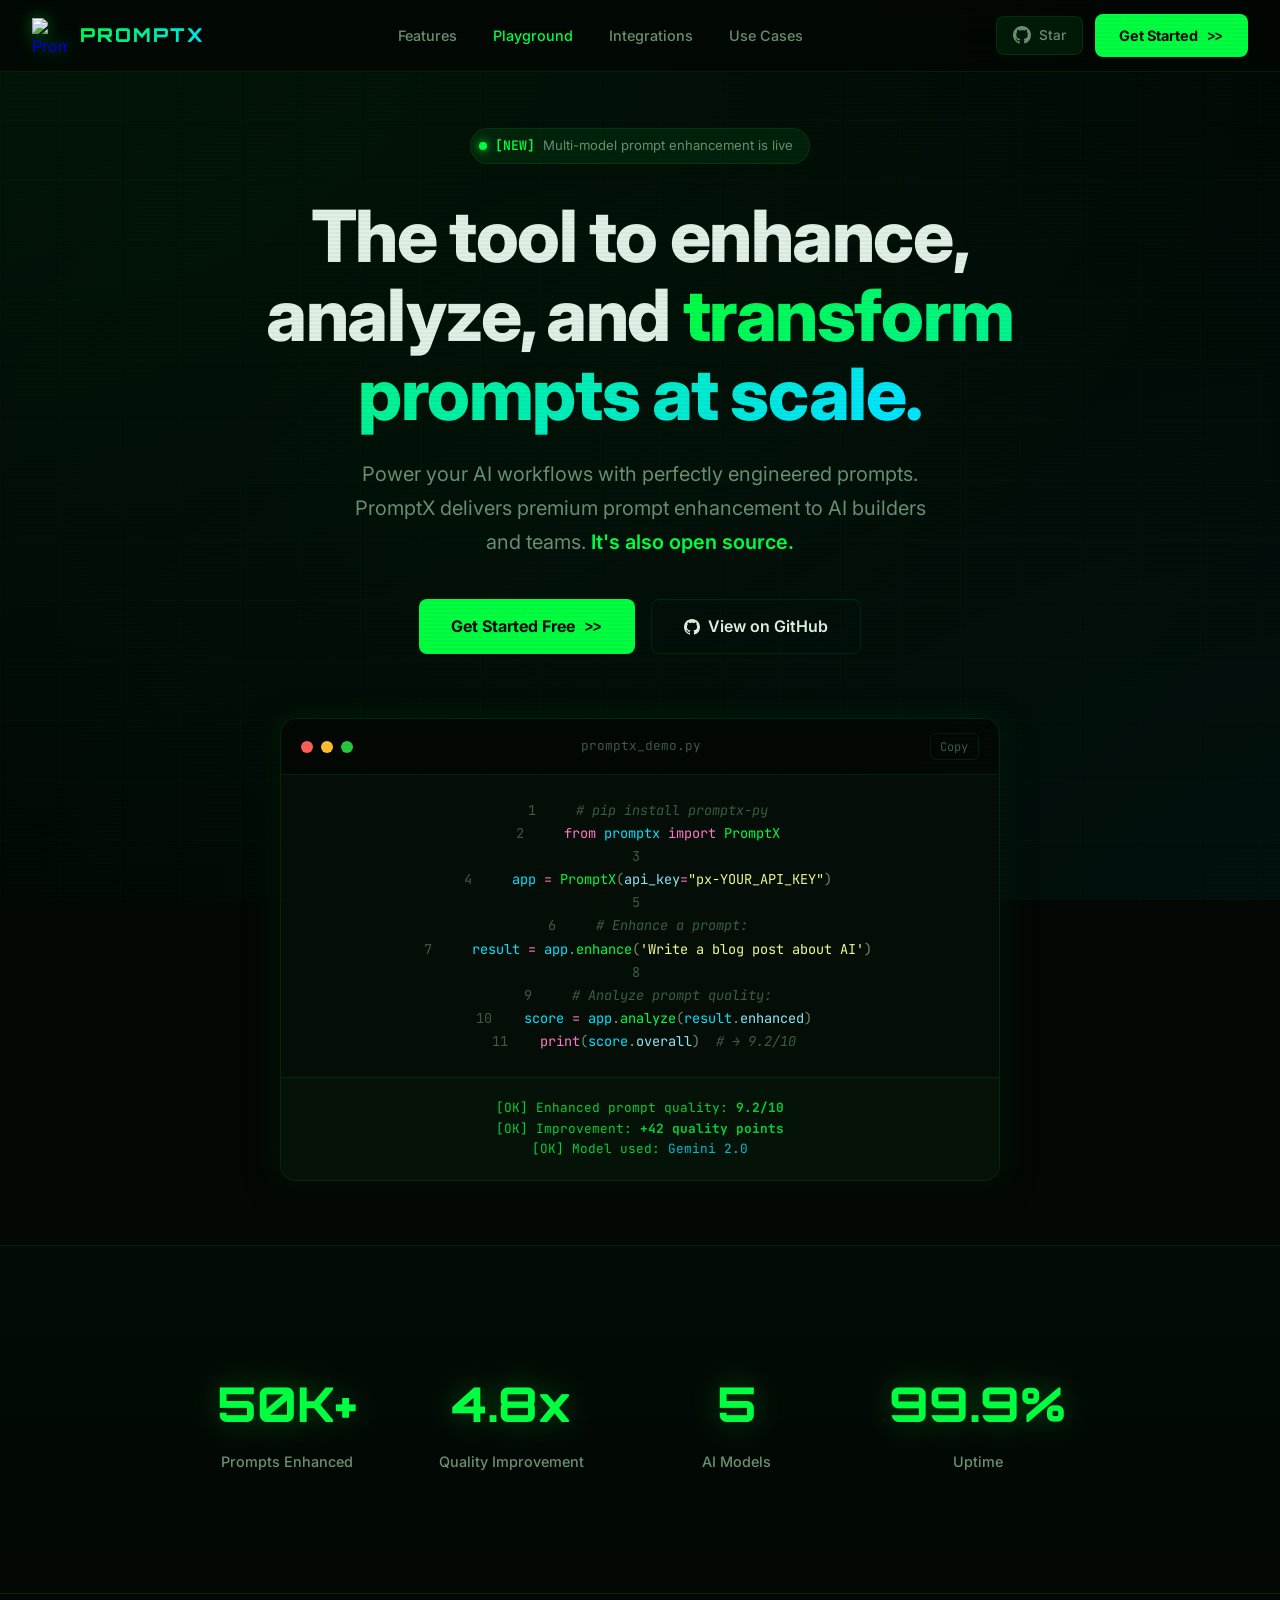
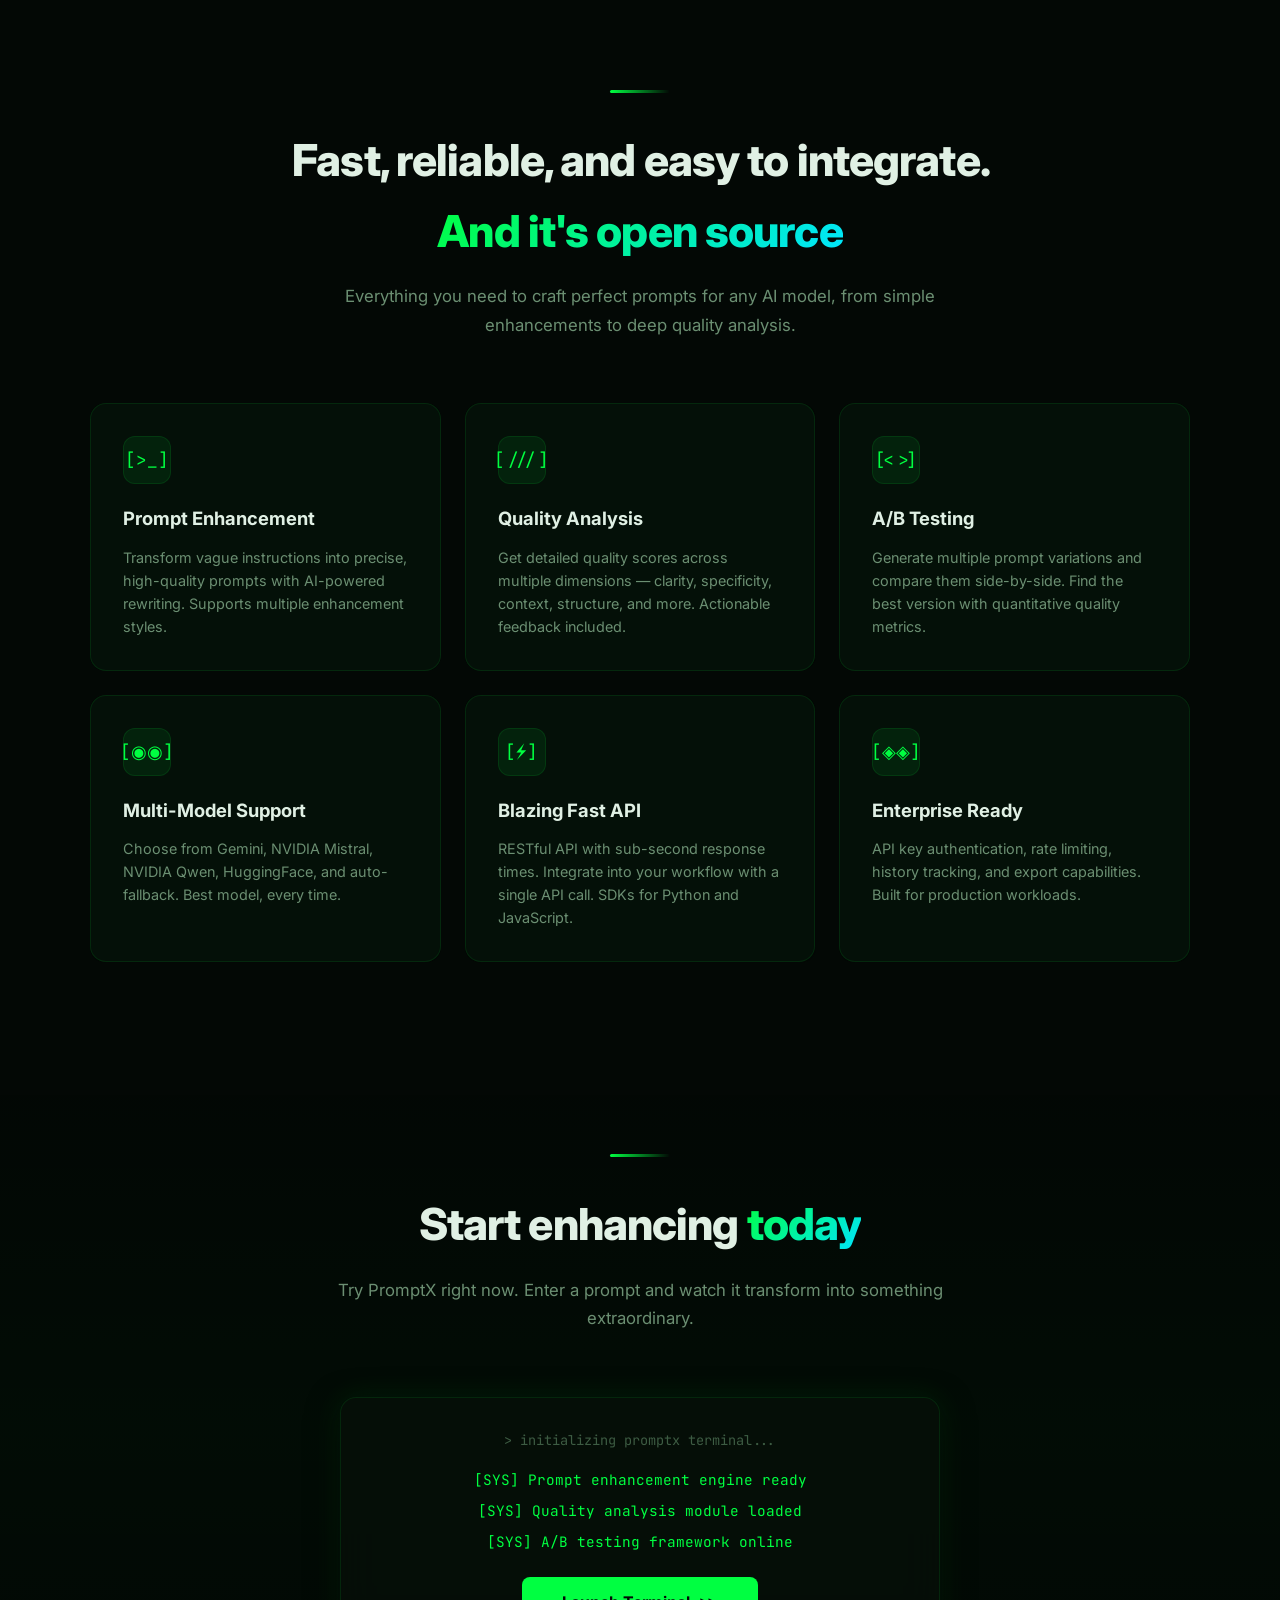
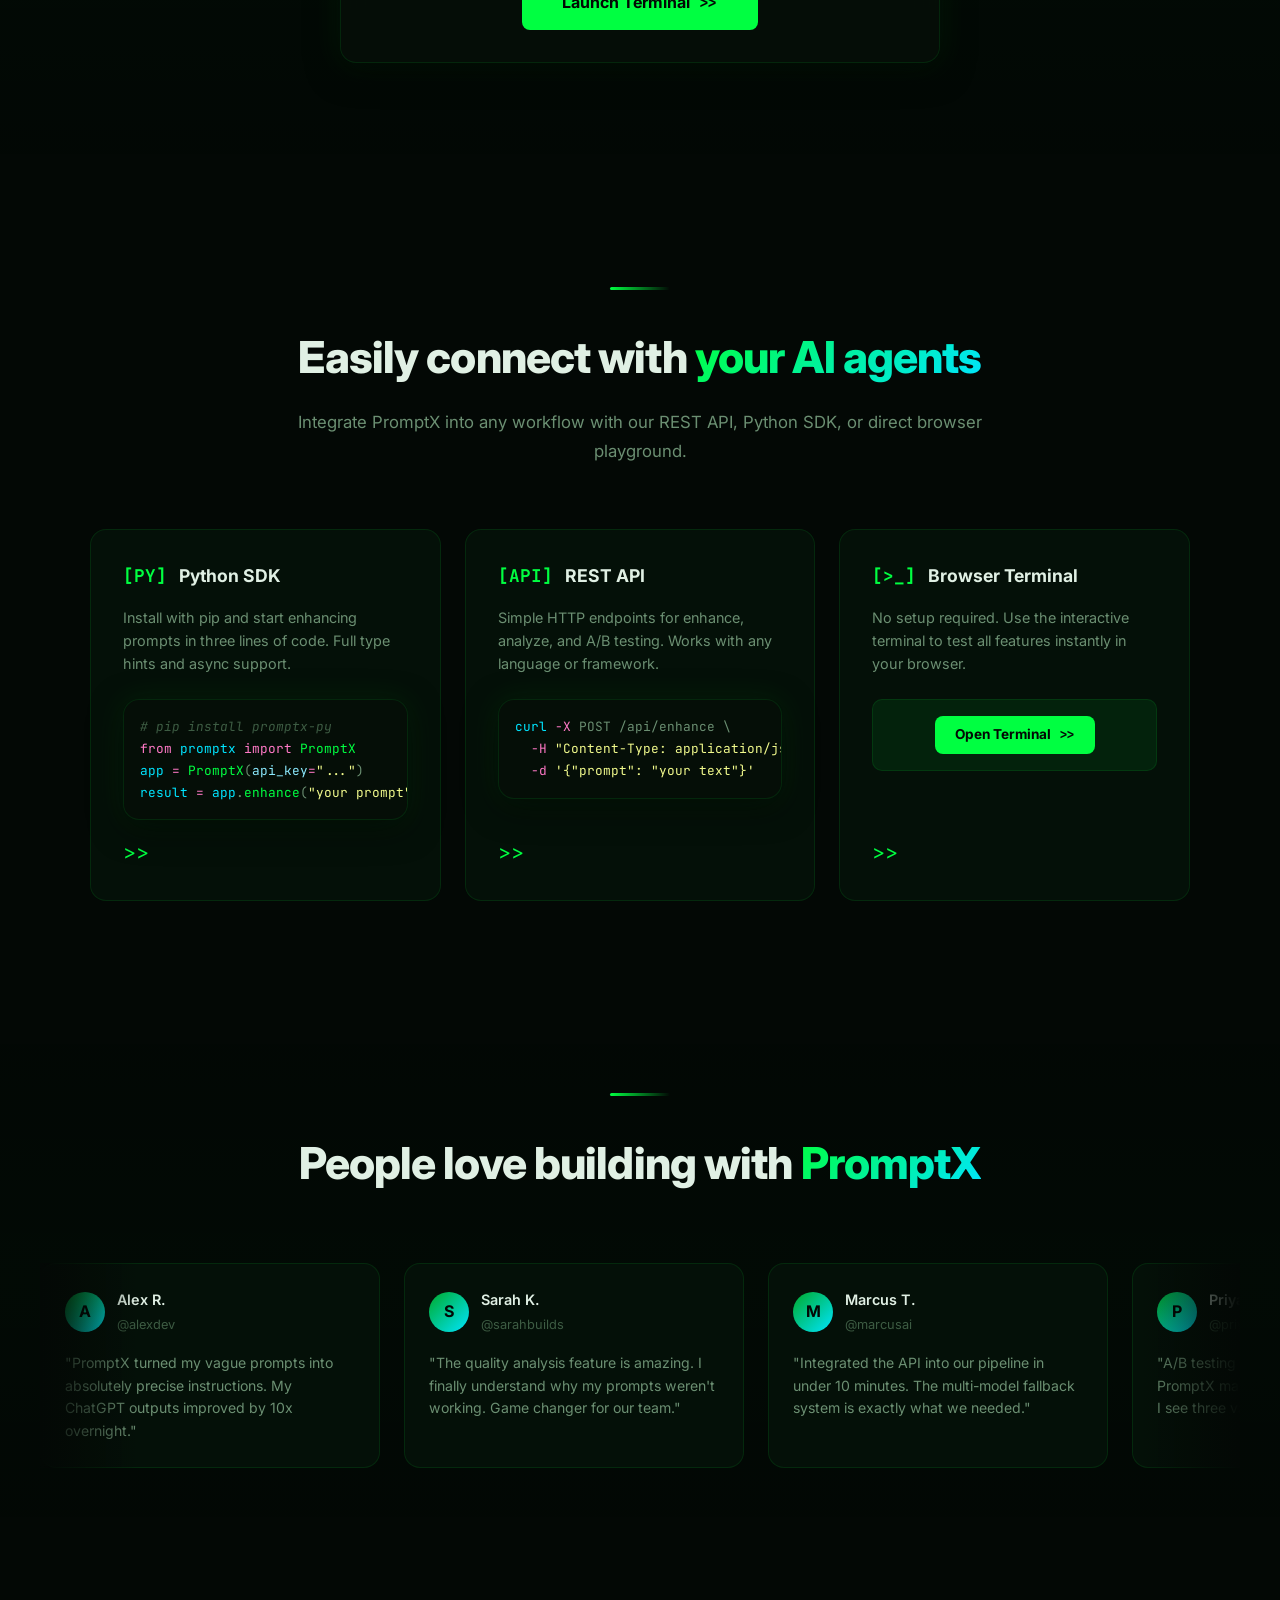
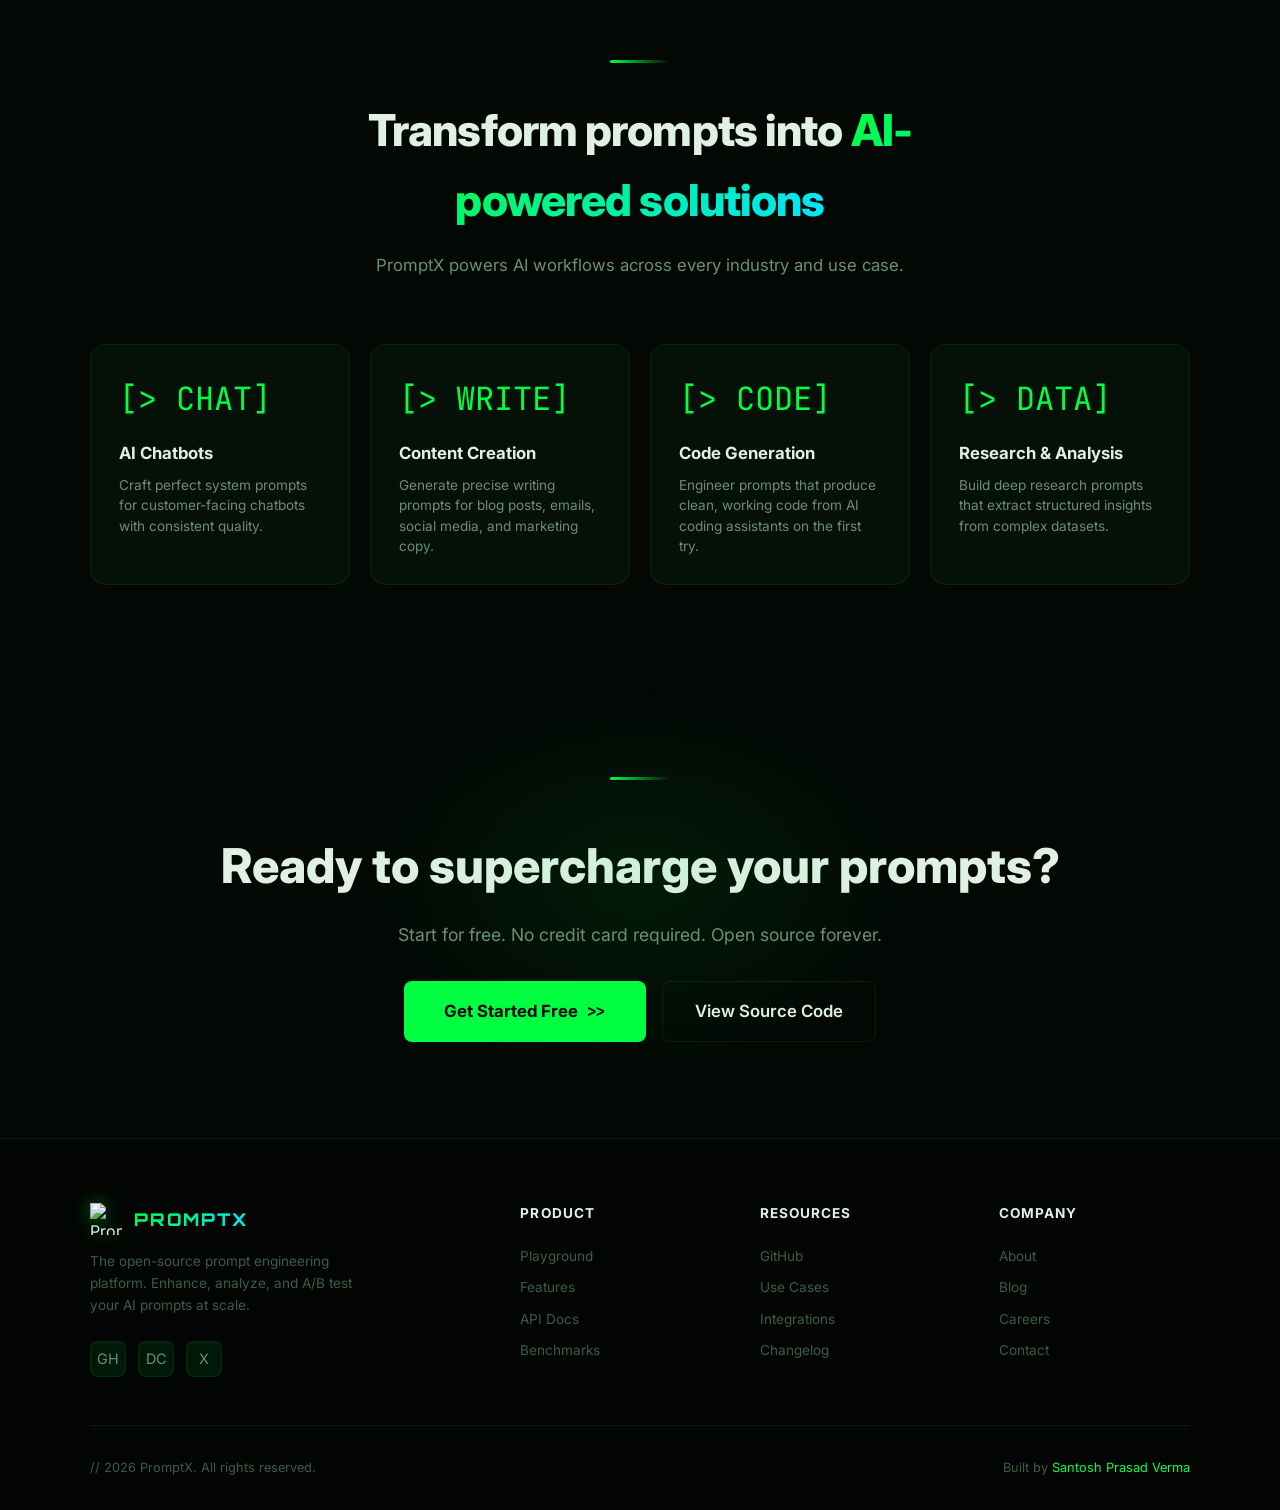
==== frontend/pages/index.html @ 49dd09cf "Reorganize frontend structure - move HTML to pages/, CSS to styles/, JS to scripts/" ====
<!DOCTYPE html>
<html lang="en">
<head>
  <meta charset="UTF-8">
  <meta name="viewport" content="width=device-width, initial-scale=1.0">
  <title>PromptX — Transform, Enhance & Analyze Prompts with AI</title>
  <meta name="description" content="The API to transform, enhance, and analyze your AI prompts at scale. Power your AI workflows with perfectly crafted prompts. PromptX delivers premium prompt engineering to AI builders.">
  <meta name="theme-color" content="#00ff41">
  <link rel="icon" type="image/svg+xml" href="../Public/star.svg">
  <link rel="icon" type="image/png" sizes="32x32" href="../favicon_io/favicon-32x32.png">
  <link rel="icon" type="image/png" sizes="16x16" href="../favicon_io/favicon-16x16.png">
  <link rel="apple-touch-icon" sizes="180x180" href="../favicon_io/apple-touch-icon.png">
  <link rel="manifest" href="../favicon_io/site.webmanifest">
  <link rel="stylesheet" href="../styles/index.css">
</head>
<body>

  <!-- Background Effects -->
  <div class="cyber-bg"></div>
  <div class="scanlines"></div>
  <div class="particles">
    <div class="particle"></div>
    <div class="particle"></div>
    <div class="particle"></div>
    <div class="particle"></div>
    <div class="particle"></div>
    <div class="particle"></div>
    <div class="particle"></div>
    <div class="particle"></div>
  </div>

  <!-- Navigation -->
  <nav class="navbar" id="navbar">
    <a href="#" class="nav-brand">
      <img src="Public/bot-img.png" alt="PromptX">
      <span class="nav-brand-text">PROMPTX</span>
    </a>
    
    <ul class="nav-links" id="nav-links">
      <li><a href="#features">Features</a></li>
      <li><a href="chat.html" class="active">Playground</a></li>
      <li><a href="#integrations">Integrations</a></li>
      <li><a href="#use-cases">Use Cases</a></li>
    </ul>
    
    <div class="nav-actions">
      <a href="https://github.com/Santosh-Prasad-Verma/PromptX" target="_blank" class="nav-github">
        <svg viewBox="0 0 16 16"><path d="M8 0C3.58 0 0 3.58 0 8c0 3.54 2.29 6.53 5.47 7.59.4.07.55-.17.55-.38 0-.19-.01-.82-.01-1.49-2.01.37-2.53-.49-2.69-.94-.09-.23-.48-.94-.82-1.13-.28-.15-.68-.52-.01-.53.63-.01 1.08.58 1.23.82.72 1.21 1.87.87 2.33.66.07-.52.28-.87.51-1.07-1.78-.2-3.64-.89-3.64-3.95 0-.87.31-1.59.82-2.15-.08-.2-.36-1.02.08-2.12 0 0 .67-.21 2.2.82.64-.18 1.32-.27 2-.27.68 0 1.36.09 2 .27 1.53-1.04 2.2-.82 2.2-.82.44 1.1.16 1.92.08 2.12.51.56.82 1.27.82 2.15 0 3.07-1.87 3.75-3.65 3.95.29.25.54.73.54 1.48 0 1.07-.01 1.93-.01 2.2 0 .21.15.46.55.38A8.013 8.013 0 0016 8c0-4.42-3.58-8-8-8z"/></svg>
        <span>Star</span>
      </a>
      <a href="login.html" class="btn-primary" id="try-now-btn">
        Get Started <span style="font-family: var(--font-mono);">&gt;&gt;</span>
      </a>
    </div>

    <button class="nav-mobile-toggle" id="nav-mobile-toggle" aria-label="Menu">
      <svg width="20" height="20" viewBox="0 0 24 24" fill="none" stroke="currentColor" stroke-width="2">
        <line x1="3" y1="6" x2="21" y2="6"/>
        <line x1="3" y1="12" x2="21" y2="12"/>
        <line x1="3" y1="18" x2="21" y2="18"/>
      </svg>
    </button>
  </nav>

  <!-- Hero Section -->
  <section class="hero" id="hero">
    <div class="hero-badge" onclick="window.location.href='chat.html'">
      <div class="badge-dot"></div>
      <span style="font-family: var(--font-mono);">[NEW]</span> Multi-model prompt enhancement is live
    </div>
    
    <h1>
      The tool to enhance, analyze, and
      <span class="text-gradient">transform prompts at scale.</span>
    </h1>
    
    <p class="hero-subtitle">
      Power your AI workflows with perfectly engineered prompts. 
      PromptX delivers premium prompt enhancement to AI builders and teams.
      <a href="https://github.com/Santosh-Prasad-Verma/PromptX" target="_blank">It's also open source.</a>
    </p>
    
    <div class="hero-actions">
      <a href="login.html" class="btn-primary">Get Started Free <span style="font-family: var(--font-mono);">&gt;&gt;</span></a>
      <a href="https://github.com/Santosh-Prasad-Verma/PromptX" target="_blank" class="btn-secondary">
        <svg width="16" height="16" viewBox="0 0 16 16" fill="currentColor"><path d="M8 0C3.58 0 0 3.58 0 8c0 3.54 2.29 6.53 5.47 7.59.4.07.55-.17.55-.38 0-.19-.01-.82-.01-1.49-2.01.37-2.53-.49-2.69-.94-.09-.23-.48-.94-.82-1.13-.28-.15-.68-.52-.01-.53.63-.01 1.08.58 1.23.82.72 1.21 1.87.87 2.33.66.07-.52.28-.87.51-1.07-1.78-.2-3.64-.89-3.64-3.95 0-.87.31-1.59.82-2.15-.08-.2-.36-1.02.08-2.12 0 0 .67-.21 2.2.82.64-.18 1.32-.27 2-.27.68 0 1.36.09 2 .27 1.53-1.04 2.2-.82 2.2-.82.44 1.1.16 1.92.08 2.12.51.56.82 1.27.82 2.15 0 3.07-1.87 3.75-3.65 3.95.29.25.54.73.54 1.48 0 1.07-.01 1.93-.01 2.2 0 .21.15.46.55.38A8.013 8.013 0 0016 8c0-4.42-3.58-8-8-8z"/></svg>
        View on GitHub
      </a>
    </div>
    
    <!-- Code Preview -->
    <div class="code-preview">
      <div class="code-window">
        <div class="code-window-header">
          <div class="code-window-dots">
            <span></span><span></span><span></span>
          </div>
          <span class="code-window-title">promptx_demo.py</span>
          <div class="code-window-actions">
            <button class="code-copy-btn" onclick="copyCodeSnippet()">Copy</button>
          </div>
        </div>
        <div class="code-body">
<pre><span class="line-number">1</span>  <span class="comment"># pip install promptx-py</span>
<span class="line-number">2</span>  <span class="keyword">from</span> <span class="variable">promptx</span> <span class="keyword">import</span> <span class="function">PromptX</span>
<span class="line-number">3</span>
<span class="line-number">4</span>  <span class="variable">app</span> <span class="operator">=</span> <span class="function">PromptX</span>(<span class="property">api_key</span><span class="operator">=</span><span class="string">"px-YOUR_API_KEY"</span>)
<span class="line-number">5</span>
<span class="line-number">6</span>  <span class="comment"># Enhance a prompt:</span>
<span class="line-number">7</span>  <span class="variable">result</span> <span class="operator">=</span> <span class="variable">app</span>.<span class="function">enhance</span>(<span class="string">'Write a blog post about AI'</span>)
<span class="line-number">8</span>
<span class="line-number">9</span>  <span class="comment"># Analyze prompt quality:</span>
<span class="line-number">10</span> <span class="variable">score</span> <span class="operator">=</span> <span class="variable">app</span>.<span class="function">analyze</span>(<span class="variable">result</span>.<span class="property">enhanced</span>)
<span class="line-number">11</span> <span class="keyword">print</span>(<span class="variable">score</span>.<span class="property">overall</span>)  <span class="comment"># → 9.2/10</span></pre>
        </div>
        <div class="code-output">
<pre><span style="color: var(--primary);">[OK]</span> Enhanced prompt quality: <span style="color: var(--primary); font-weight: 700;">9.2/10</span>
<span style="color: var(--primary);">[OK]</span> Improvement: <span style="color: var(--primary); font-weight: 700;">+42 quality points</span>
<span style="color: var(--primary);">[OK]</span> Model used: <span style="color: var(--accent);">Gemini 2.0</span></pre>
        </div>
      </div>
    </div>
  </section>

  <!-- Stats -->
  <section class="section stats-section" id="stats">
    <div class="stats-grid fade-in">
      <div class="stat-item">
        <div class="stat-value">50K+</div>
        <div class="stat-label">Prompts Enhanced</div>
      </div>
      <div class="stat-item">
        <div class="stat-value">4.8x</div>
        <div class="stat-label">Quality Improvement</div>
      </div>
      <div class="stat-item">
        <div class="stat-value">5</div>
        <div class="stat-label">AI Models</div>
      </div>
      <div class="stat-item">
        <div class="stat-value">99.9%</div>
        <div class="stat-label">Uptime</div>
      </div>
    </div>
  </section>

  <!-- Features -->
  <section class="section" id="features">
    <div class="section-header fade-in">
      <div class="section-divider"></div>
      <h2>Fast, reliable, and easy to integrate. <span class="text-gradient">And it's open source</span></h2>
      <p>Everything you need to craft perfect prompts for any AI model, from simple enhancements to deep quality analysis.</p>
    </div>
    
    <div class="features-grid">
      <div class="feature-card fade-in">
        <div class="feature-icon"><span style="font-family: var(--font-mono); font-size: 1.1rem;">[&gt;_]</span></div>
        <h3>Prompt Enhancement</h3>
        <p>Transform vague instructions into precise, high-quality prompts with AI-powered rewriting. Supports multiple enhancement styles.</p>
      </div>
      <div class="feature-card fade-in">
        <div class="feature-icon"><span style="font-family: var(--font-mono); font-size: 1.1rem;">[///]</span></div>
        <h3>Quality Analysis</h3>
        <p>Get detailed quality scores across multiple dimensions — clarity, specificity, context, structure, and more. Actionable feedback included.</p>
      </div>
      <div class="feature-card fade-in">
        <div class="feature-icon"><span style="font-family: var(--font-mono); font-size: 1.1rem;">[&lt;&gt;]</span></div>
        <h3>A/B Testing</h3>
        <p>Generate multiple prompt variations and compare them side-by-side. Find the best version with quantitative quality metrics.</p>
      </div>
      <div class="feature-card fade-in">
        <div class="feature-icon"><span style="font-family: var(--font-mono); font-size: 1.1rem;">[◉◉]</span></div>
        <h3>Multi-Model Support</h3>
        <p>Choose from Gemini, NVIDIA Mistral, NVIDIA Qwen, HuggingFace, and auto-fallback. Best model, every time.</p>
      </div>
      <div class="feature-card fade-in">
        <div class="feature-icon"><span style="font-family: var(--font-mono); font-size: 1.1rem;">[⚡]</span></div>
        <h3>Blazing Fast API</h3>
        <p>RESTful API with sub-second response times. Integrate into your workflow with a single API call. SDKs for Python and JavaScript.</p>
      </div>
      <div class="feature-card fade-in">
        <div class="feature-icon"><span style="font-family: var(--font-mono); font-size: 1.1rem;">[◈◈]</span></div>
        <h3>Enterprise Ready</h3>
        <p>API key authentication, rate limiting, history tracking, and export capabilities. Built for production workloads.</p>
      </div>
    </div>
  </section>

  <!-- Try It CTA -->
  <section class="section demo-section" id="demo">
    <div class="section-header fade-in">
      <div class="section-divider"></div>
      <h2>Start enhancing <span class="text-gradient">today</span></h2>
      <p>Try PromptX right now. Enter a prompt and watch it transform into something extraordinary.</p>
    </div>
    
    <div class="fade-in" style="text-align: center;">
      <div class="code-window" style="max-width: 600px; margin: 0 auto 2rem;">
        <div class="code-body" style="padding: 2rem; text-align: center;">
          <p style="font-family: var(--font-mono); color: var(--text-muted); font-size: 0.85rem; margin-bottom: 1rem;">&gt; initializing promptx terminal...</p>
          <p style="font-family: var(--font-mono); color: var(--primary); font-size: 0.9rem; margin-bottom: 0.5rem;">[SYS] Prompt enhancement engine ready</p>
          <p style="font-family: var(--font-mono); color: var(--primary); font-size: 0.9rem; margin-bottom: 0.5rem;">[SYS] Quality analysis module loaded</p>
          <p style="font-family: var(--font-mono); color: var(--primary); font-size: 0.9rem; margin-bottom: 1.5rem;">[SYS] A/B testing framework online</p>
          <a href="chat.html" class="btn-primary" style="padding: 0.85rem 2.5rem; font-size: 1rem;">
            Launch Terminal <span style="font-family: var(--font-mono);">&gt;&gt;</span>
          </a>
        </div>
      </div>
    </div>
  </section>

  <!-- Integrations -->
  <section class="section integrations-section" id="integrations">
    <div class="section-header fade-in">
      <div class="section-divider"></div>
      <h2>Easily connect with <span class="text-gradient">your AI agents</span></h2>
      <p>Integrate PromptX into any workflow with our REST API, Python SDK, or direct browser playground.</p>
    </div>
    
    <div class="integration-cards fade-in">
      <div class="integration-card">
        <h3><span style="font-family: var(--font-mono); color: var(--primary);">[PY]</span> Python SDK</h3>
        <p>Install with pip and start enhancing prompts in three lines of code. Full type hints and async support.</p>
        <div class="code-window" style="margin-top: 0.5rem;">
          <div class="code-body" style="padding: 1rem;">
<pre style="font-size: 0.8rem;"><span class="comment"># pip install promptx-py</span>
<span class="keyword">from</span> <span class="variable">promptx</span> <span class="keyword">import</span> <span class="function">PromptX</span>
<span class="variable">app</span> <span class="operator">=</span> <span class="function">PromptX</span>(<span class="property">api_key</span><span class="operator">=</span><span class="string">"..."</span>)
<span class="variable">result</span> <span class="operator">=</span> <span class="variable">app</span>.<span class="function">enhance</span>(<span class="string">"your prompt"</span>)</pre>
          </div>
        </div>
        <span class="card-arrow">&gt;&gt;</span>
      </div>
      
      <div class="integration-card">
        <h3><span style="font-family: var(--font-mono); color: var(--primary);">[API]</span> REST API</h3>
        <p>Simple HTTP endpoints for enhance, analyze, and A/B testing. Works with any language or framework.</p>
        <div class="code-window" style="margin-top: 0.5rem;">
          <div class="code-body" style="padding: 1rem;">
<pre style="font-size: 0.8rem;"><span class="variable">curl</span> <span class="operator">-X</span> POST /api/enhance \
  <span class="operator">-H</span> <span class="string">"Content-Type: application/json"</span> \
  <span class="operator">-d</span> <span class="string">'{"prompt": "your text"}'</span></pre>
          </div>
        </div>
        <span class="card-arrow">&gt;&gt;</span>
      </div>
      
      <div class="integration-card">
        <h3><span style="font-family: var(--font-mono); color: var(--primary);">[&gt;_]</span> Browser Terminal</h3>
        <p>No setup required. Use the interactive terminal to test all features instantly in your browser.</p>
        <div style="margin-top: 0.5rem; padding: 1rem; background: var(--primary-light); border: 1px solid var(--border); border-radius: 10px; text-align: center;">
          <a href="chat.html" class="btn-primary" style="font-size: 0.85rem; padding: 0.5rem 1.25rem;">Open Terminal <span style="font-family: var(--font-mono);">&gt;&gt;</span></a>
        </div>
        <span class="card-arrow">&gt;&gt;</span>
      </div>
    </div>
  </section>

  <!-- Testimonials -->
  <section class="section testimonials-section" id="testimonials">
    <div class="section-header fade-in">
      <div class="section-divider"></div>
      <h2>People love building with <span class="text-gradient">PromptX</span></h2>
    </div>
    
    <div class="testimonials-track">
      <div class="testimonials-scroll" id="testimonials-scroll">
        <div class="testimonial-card">
          <div class="testimonial-header">
            <div class="testimonial-avatar">A</div>
            <div class="testimonial-info"><h4>Alex R.</h4><span>@alexdev</span></div>
          </div>
          <p>"PromptX turned my vague prompts into absolutely precise instructions. My ChatGPT outputs improved by 10x overnight."</p>
        </div>
        <div class="testimonial-card">
          <div class="testimonial-header">
            <div class="testimonial-avatar">S</div>
            <div class="testimonial-info"><h4>Sarah K.</h4><span>@sarahbuilds</span></div>
          </div>
          <p>"The quality analysis feature is amazing. I finally understand why my prompts weren't working. Game changer for our team."</p>
        </div>
        <div class="testimonial-card">
          <div class="testimonial-header">
            <div class="testimonial-avatar">M</div>
            <div class="testimonial-info"><h4>Marcus T.</h4><span>@marcusai</span></div>
          </div>
          <p>"Integrated the API into our pipeline in under 10 minutes. The multi-model fallback system is exactly what we needed."</p>
        </div>
        <div class="testimonial-card">
          <div class="testimonial-header">
            <div class="testimonial-avatar">P</div>
            <div class="testimonial-info"><h4>Priya N.</h4><span>@priyanext</span></div>
          </div>
          <p>"A/B testing prompts was always painful. PromptX makes it effortless — one click and I see three variations with quality scores."</p>
        </div>
        <div class="testimonial-card">
          <div class="testimonial-header">
            <div class="testimonial-avatar">J</div>
            <div class="testimonial-info"><h4>James L.</h4><span>@jamesml</span></div>
          </div>
          <p>"Open source AND this good? PromptX is the real deal. Starred on GitHub immediately. The cyberpunk UI is next level."</p>
        </div>
        <div class="testimonial-card">
          <div class="testimonial-header">
            <div class="testimonial-avatar">R</div>
            <div class="testimonial-info"><h4>Rachel W.</h4><span>@rachelwrites</span></div>
          </div>
          <p>"As a content creator, PromptX saves me hours every week. The enhanced prompts give me much better outputs from AI tools."</p>
        </div>
        <!-- Duplicate for infinite scroll -->
        <div class="testimonial-card">
          <div class="testimonial-header">
            <div class="testimonial-avatar">A</div>
            <div class="testimonial-info"><h4>Alex R.</h4><span>@alexdev</span></div>
          </div>
          <p>"PromptX turned my vague prompts into absolutely precise instructions. My ChatGPT outputs improved by 10x overnight."</p>
        </div>
        <div class="testimonial-card">
          <div class="testimonial-header">
            <div class="testimonial-avatar">S</div>
            <div class="testimonial-info"><h4>Sarah K.</h4><span>@sarahbuilds</span></div>
          </div>
          <p>"The quality analysis feature is amazing. I finally understand why my prompts weren't working. Game changer for our team."</p>
        </div>
        <div class="testimonial-card">
          <div class="testimonial-header">
            <div class="testimonial-avatar">M</div>
            <div class="testimonial-info"><h4>Marcus T.</h4><span>@marcusai</span></div>
          </div>
          <p>"Integrated the API into our pipeline in under 10 minutes. The multi-model fallback system is exactly what we needed."</p>
        </div>
        <div class="testimonial-card">
          <div class="testimonial-header">
            <div class="testimonial-avatar">P</div>
            <div class="testimonial-info"><h4>Priya N.</h4><span>@priyanext</span></div>
          </div>
          <p>"A/B testing prompts was always painful. PromptX makes it effortless — one click and I see three variations with quality scores."</p>
        </div>
        <div class="testimonial-card">
          <div class="testimonial-header">
            <div class="testimonial-avatar">J</div>
            <div class="testimonial-info"><h4>James L.</h4><span>@jamesml</span></div>
          </div>
          <p>"Open source AND this good? PromptX is the real deal. Starred on GitHub immediately. The cyberpunk UI is next level."</p>
        </div>
        <div class="testimonial-card">
          <div class="testimonial-header">
            <div class="testimonial-avatar">R</div>
            <div class="testimonial-info"><h4>Rachel W.</h4><span>@rachelwrites</span></div>
          </div>
          <p>"As a content creator, PromptX saves me hours every week. The enhanced prompts give me much better outputs from AI tools."</p>
        </div>
      </div>
    </div>
  </section>

  <!-- Use Cases -->
  <section class="section" id="use-cases">
    <div class="section-header fade-in">
      <div class="section-divider"></div>
      <h2>Transform prompts into <span class="text-gradient">AI-powered solutions</span></h2>
      <p>PromptX powers AI workflows across every industry and use case.</p>
    </div>
    
    <div class="use-cases-grid fade-in">
      <div class="use-case-card" onclick="window.location.href='chat.html'">
        <span class="use-case-emoji" style="font-family: var(--font-mono); color: var(--primary);">[&gt; CHAT]</span>
        <h3>AI Chatbots</h3>
        <p>Craft perfect system prompts for customer-facing chatbots with consistent quality.</p>
      </div>
      <div class="use-case-card" onclick="window.location.href='chat.html'">
        <span class="use-case-emoji" style="font-family: var(--font-mono); color: var(--primary);">[&gt; WRITE]</span>
        <h3>Content Creation</h3>
        <p>Generate precise writing prompts for blog posts, emails, social media, and marketing copy.</p>
      </div>
      <div class="use-case-card" onclick="window.location.href='chat.html'">
        <span class="use-case-emoji" style="font-family: var(--font-mono); color: var(--primary);">[&gt; CODE]</span>
        <h3>Code Generation</h3>
        <p>Engineer prompts that produce clean, working code from AI coding assistants on the first try.</p>
      </div>
      <div class="use-case-card" onclick="window.location.href='chat.html'">
        <span class="use-case-emoji" style="font-family: var(--font-mono); color: var(--primary);">[&gt; DATA]</span>
        <h3>Research &amp; Analysis</h3>
        <p>Build deep research prompts that extract structured insights from complex datasets.</p>
      </div>
    </div>
  </section>

  <!-- CTA -->
  <section class="cta-section" id="cta">
    <div class="section-divider" style="margin-bottom: 3rem;"></div>
    <h2>Ready to <span class="text-gradient">supercharge</span> your prompts?</h2>
    <p>Start for free. No credit card required. Open source forever.</p>
    <div class="cta-actions">
      <a href="chat.html" class="btn-primary" style="padding: 1rem 2.5rem; font-size: 1.05rem;">Get Started Free <span style="font-family: var(--font-mono);">&gt;&gt;</span></a>
      <a href="https://github.com/Santosh-Prasad-Verma/PromptX" target="_blank" class="btn-secondary" style="padding: 1rem 2rem; font-size: 1.05rem;">
        View Source Code
      </a>
    </div>
  </section>

  <!-- Footer -->
  <footer class="footer">
    <div class="footer-grid">
      <div class="footer-brand">
        <div class="nav-brand" style="display: flex; align-items: center; gap: 0.75rem;">
          <img src="Public/bot-img.png" alt="PromptX" style="width: 32px; height: 32px; filter: drop-shadow(0 0 8px rgba(0, 255, 65, 0.4));">
          <span class="nav-brand-text">PROMPTX</span>
        </div>
        <p>The open-source prompt engineering platform. Enhance, analyze, and A/B test your AI prompts at scale.</p>
        <div class="footer-socials">
          <a href="https://github.com/Santosh-Prasad-Verma/PromptX" target="_blank" title="GitHub">GH</a>
          <a href="#" title="Discord">DC</a>
          <a href="#" title="Twitter">X</a>
        </div>
      </div>
      
      <div class="footer-column">
        <h4>Product</h4>
        <a href="chat.html">Playground</a>
        <a href="#features">Features</a>
        <a href="#integrations">API Docs</a>
        <a href="#stats">Benchmarks</a>
      </div>
      
      <div class="footer-column">
        <h4>Resources</h4>
        <a href="https://github.com/Santosh-Prasad-Verma/PromptX" target="_blank">GitHub</a>
        <a href="#use-cases">Use Cases</a>
        <a href="#integrations">Integrations</a>
        <a href="#">Changelog</a>
      </div>
      
      <div class="footer-column">
        <h4>Company</h4>
        <a href="#">About</a>
        <a href="#">Blog</a>
        <a href="#">Careers</a>
        <a href="#">Contact</a>
      </div>
    </div>
    
    <div class="footer-bottom">
      <span>// 2026 PromptX. All rights reserved.</span>
      <span>Built by <a href="https://github.com/Santosh-Prasad-Verma" target="_blank" style="color: var(--primary); text-decoration: none;">Santosh Prasad Verma</a></span>
    </div>
  </footer>

  <!-- Toast -->
  <div id="toast-container" class="toast-container"></div>

  <!-- Scripts -->
  <script src="https://cdn.jsdelivr.net/npm/lucide@latest/dist/umd/lucide.min.js"></script>
  <script src="https://cdn.jsdelivr.net/npm/marked/marked.min.js"></script>
  <script src="https://cdnjs.cloudflare.com/ajax/libs/dompurify/3.0.6/purify.min.js"></script>
  <script src="../scripts/index.js"></script>
</body>
</html>
---- frontend/styles/index.css ----
/* ===== PROMPTX CYBERPUNK THEME ===== */
/* Inspired by Firecrawl.dev — Green/Black Cyberpunk */

@import url('https://fonts.googleapis.com/css2?family=Inter:wght@300;400;500;600;700;800;900&family=Orbitron:wght@400;500;600;700;800;900&family=JetBrains+Mono:wght@400;500;600;700&display=swap');

:root {
  --bg-dark: #030805;
  --bg-darker: #010402;
  --bg-sidebar: #060d08;
  --bg-card: rgba(6, 20, 10, 0.7);
  --bg-card-hover: rgba(10, 30, 15, 0.85);
  --text-primary: #e0f0e4;
  --text-secondary: #6b8f72;
  --text-muted: #3d5c43;
  --primary: #00ff41;
  --primary-hover: #00cc34;
  --primary-dim: #00aa2a;
  --primary-glow: rgba(0, 255, 65, 0.15);
  --primary-light: rgba(0, 255, 65, 0.08);
  --primary-ultra-light: rgba(0, 255, 65, 0.03);
  --secondary: #39ff14;
  --accent: #00e5ff;
  --accent-dim: rgba(0, 229, 255, 0.1);
  --success: #00ff41;
  --warning: #ffaa00;
  --error: #ff3131;
  --border: rgba(0, 255, 65, 0.1);
  --border-hover: rgba(0, 255, 65, 0.25);
  --border-active: rgba(0, 255, 65, 0.4);
  --radius: 16px;
  --radius-sm: 8px;
  --radius-lg: 24px;
  --shadow: 0 8px 32px rgba(0, 0, 0, 0.6);
  --shadow-glow: 0 0 30px rgba(0, 255, 65, 0.1);
  --shadow-glow-strong: 0 0 60px rgba(0, 255, 65, 0.2);
  --font-body: 'Inter', -apple-system, BlinkMacSystemFont, sans-serif;
  --font-display: 'Orbitron', 'Inter', sans-serif;
  --font-mono: 'JetBrains Mono', 'Fira Code', monospace;
  --transition: all 0.3s cubic-bezier(0.4, 0, 0.2, 1);
  --transition-fast: all 0.15s ease;
}

/* ===== RESET & BASE ===== */
*, *::before, *::after {
  margin: 0;
  padding: 0;
  box-sizing: border-box;
}

html {
  scroll-behavior: smooth;
  scrollbar-width: thin;
  scrollbar-color: var(--primary-dim) transparent;
}

body {
  font-family: var(--font-body);
  background: var(--bg-dark);
  color: var(--text-primary);
  line-height: 1.6;
  min-height: 100vh;
  overflow-x: hidden;
  -webkit-font-smoothing: antialiased;
  -moz-osx-font-smoothing: grayscale;
}

/* ===== SCROLLBAR ===== */
::-webkit-scrollbar { width: 6px; height: 6px; }
::-webkit-scrollbar-track { background: transparent; }
::-webkit-scrollbar-thumb { background: var(--primary-dim); border-radius: 3px; }
::-webkit-scrollbar-thumb:hover { background: var(--primary); }

/* ===== CYBERPUNK BACKGROUND ===== */
.cyber-bg {
  position: fixed;
  top: 0; left: 0;
  width: 100%; height: 100%;
  pointer-events: none;
  z-index: 0;
  overflow: hidden;
}

.cyber-bg::before {
  content: '';
  position: absolute;
  top: -50%; left: -50%;
  width: 200%; height: 200%;
  background: 
    radial-gradient(ellipse at 20% 20%, rgba(0, 255, 65, 0.06) 0%, transparent 50%),
    radial-gradient(ellipse at 80% 80%, rgba(0, 229, 255, 0.04) 0%, transparent 50%),
    radial-gradient(ellipse at 50% 50%, rgba(0, 255, 65, 0.02) 0%, transparent 70%);
  animation: bgPulse 15s ease-in-out infinite alternate;
}

.cyber-bg::after {
  content: '';
  position: absolute;
  top: 0; left: 0;
  width: 100%; height: 100%;
  background-image: 
    linear-gradient(rgba(0, 255, 65, 0.015) 1px, transparent 1px),
    linear-gradient(90deg, rgba(0, 255, 65, 0.015) 1px, transparent 1px);
  background-size: 60px 60px;
  animation: gridScroll 30s linear infinite;
}

@keyframes bgPulse {
  0% { transform: translate(0, 0) rotate(0deg); }
  100% { transform: translate(-2%, -2%) rotate(1deg); }
}

@keyframes gridScroll {
  0% { transform: translateY(0); }
  100% { transform: translateY(60px); }
}

/* Scanline effect */
.scanlines {
  position: fixed;
  top: 0; left: 0;
  width: 100%; height: 100%;
  pointer-events: none;
  z-index: 9999;
  background: repeating-linear-gradient(
    0deg,
    transparent,
    transparent 2px,
    rgba(0, 0, 0, 0.03) 2px,
    rgba(0, 0, 0, 0.03) 4px
  );
}

/* ===== NAVIGATION ===== */
.navbar {
  position: fixed;
  top: 0; left: 0; right: 0;
  z-index: 1000;
  padding: 0 2rem;
  height: 72px;
  display: flex;
  align-items: center;
  justify-content: space-between;
  background: rgba(3, 8, 5, 0.85);
  backdrop-filter: blur(20px) saturate(180%);
  border-bottom: 1px solid var(--border);
  transition: var(--transition);
}

.navbar.scrolled {
  background: rgba(3, 8, 5, 0.95);
  box-shadow: 0 4px 30px rgba(0, 0, 0, 0.5);
}

.nav-brand {
  display: flex;
  align-items: center;
  gap: 0.75rem;
  text-decoration: none;
}

.nav-brand img {
  width: 36px;
  height: 36px;
  filter: drop-shadow(0 0 8px rgba(0, 255, 65, 0.4));
}

.nav-brand-text {
  font-family: var(--font-display);
  font-size: 1.2rem;
  font-weight: 800;
  background: linear-gradient(135deg, var(--primary) 0%, var(--accent) 100%);
  -webkit-background-clip: text;
  background-clip: text;
  -webkit-text-fill-color: transparent;
  letter-spacing: 0.1em;
}

.nav-links {
  display: flex;
  align-items: center;
  gap: 0.25rem;
  list-style: none;
}

.nav-links a {
  color: var(--text-secondary);
  text-decoration: none;
  padding: 0.5rem 1rem;
  font-size: 0.9rem;
  font-weight: 500;
  border-radius: var(--radius-sm);
  transition: var(--transition-fast);
  position: relative;
}

.nav-links a:hover {
  color: var(--text-primary);
  background: var(--primary-light);
}

.nav-links a.active {
  color: var(--primary);
}

.nav-actions {
  display: flex;
  align-items: center;
  gap: 0.75rem;
}

.nav-github {
  display: flex;
  align-items: center;
  gap: 0.5rem;
  padding: 0.5rem 1rem;
  background: var(--primary-light);
  border: 1px solid var(--border);
  border-radius: var(--radius-sm);
  color: var(--text-secondary);
  text-decoration: none;
  font-size: 0.85rem;
  font-weight: 500;
  transition: var(--transition);
}

.nav-github:hover {
  border-color: var(--border-hover);
  color: var(--text-primary);
  background: var(--primary-glow);
}

.nav-github svg {
  width: 18px;
  height: 18px;
  fill: currentColor;
}

.btn-primary {
  display: inline-flex;
  align-items: center;
  gap: 0.5rem;
  padding: 0.6rem 1.5rem;
  background: var(--primary);
  color: var(--bg-dark);
  border: none;
  border-radius: var(--radius-sm);
  font-size: 0.9rem;
  font-weight: 700;
  cursor: pointer;
  transition: var(--transition);
  text-decoration: none;
  white-space: nowrap;
  position: relative;
  overflow: hidden;
}

.btn-primary::before {
  content: '';
  position: absolute;
  top: 0; left: -100%;
  width: 100%; height: 100%;
  background: linear-gradient(90deg, transparent, rgba(255,255,255,0.2), transparent);
  transition: left 0.5s ease;
}

.btn-primary:hover::before {
  left: 100%;
}

.btn-primary:hover {
  background: var(--secondary);
  box-shadow: 0 0 20px rgba(0, 255, 65, 0.4), 0 0 60px rgba(0, 255, 65, 0.1);
  transform: translateY(-1px);
}

.btn-secondary {
  display: inline-flex;
  align-items: center;
  gap: 0.5rem;
  padding: 0.6rem 1.5rem;
  background: transparent;
  color: var(--text-primary);
  border: 1px solid var(--border);
  border-radius: var(--radius-sm);
  font-size: 0.9rem;
  font-weight: 600;
  cursor: pointer;
  transition: var(--transition);
  text-decoration: none;
}

.btn-secondary:hover {
  border-color: var(--primary);
  color: var(--primary);
  background: var(--primary-light);
}

/* ===== HERO SECTION ===== */
.hero {
  min-height: 100vh;
  display: flex;
  flex-direction: column;
  align-items: center;
  justify-content: center;
  text-align: center;
  padding: 8rem 2rem 4rem;
  position: relative;
  z-index: 1;
}

.hero-badge {
  display: inline-flex;
  align-items: center;
  gap: 0.5rem;
  padding: 0.4rem 1rem 0.4rem 0.5rem;
  background: var(--primary-light);
  border: 1px solid var(--border);
  border-radius: 100px;
  font-size: 0.82rem;
  color: var(--text-secondary);
  margin-bottom: 2rem;
  cursor: pointer;
  transition: var(--transition);
  animation: fadeInDown 0.6s ease;
}

.hero-badge:hover {
  border-color: var(--primary);
  background: var(--primary-glow);
}

.hero-badge .badge-dot {
  width: 8px; height: 8px;
  border-radius: 50%;
  background: var(--primary);
  box-shadow: 0 0 10px var(--primary);
  animation: dotPulse 2s ease-in-out infinite;
}

@keyframes dotPulse {
  0%, 100% { opacity: 1; box-shadow: 0 0 10px var(--primary); }
  50% { opacity: 0.5; box-shadow: 0 0 20px var(--primary); }
}

.hero-badge span {
  color: var(--primary);
  font-weight: 600;
}

.hero h1 {
  font-family: var(--font-body);
  font-size: clamp(2.5rem, 6vw, 4.5rem);
  font-weight: 800;
  line-height: 1.1;
  max-width: 900px;
  margin-bottom: 1.5rem;
  animation: fadeInUp 0.8s ease;
  letter-spacing: -0.02em;
}

.hero h1 .text-gradient {
  background: linear-gradient(135deg, var(--primary) 0%, var(--accent) 50%, var(--primary) 100%);
  background-size: 200% auto;
  -webkit-background-clip: text;
  background-clip: text;
  -webkit-text-fill-color: transparent;
  animation: shimmer 3s linear infinite;
}

@keyframes shimmer {
  0% { background-position: 0% center; }
  100% { background-position: 200% center; }
}

.hero-subtitle {
  font-size: clamp(1rem, 2vw, 1.25rem);
  color: var(--text-secondary);
  max-width: 600px;
  line-height: 1.7;
  margin-bottom: 2.5rem;
  animation: fadeInUp 0.8s ease 0.2s both;
}

.hero-subtitle a {
  color: var(--primary);
  text-decoration: none;
  font-weight: 600;
  border-bottom: 1px solid transparent;
  transition: var(--transition-fast);
}

.hero-subtitle a:hover {
  border-bottom-color: var(--primary);
}

.hero-actions {
  display: flex;
  gap: 1rem;
  margin-bottom: 4rem;
  animation: fadeInUp 0.8s ease 0.4s both;
}

.hero-actions .btn-primary {
  padding: 0.85rem 2rem;
  font-size: 1rem;
}

.hero-actions .btn-secondary {
  padding: 0.85rem 2rem;
  font-size: 1rem;
}

/* ===== CODE PREVIEW (Hero) ===== */
.code-preview {
  max-width: 720px;
  width: 100%;
  animation: fadeInUp 0.8s ease 0.6s both;
}

.code-window {
  background: rgba(6, 15, 8, 0.9);
  border: 1px solid var(--border);
  border-radius: var(--radius);
  overflow: hidden;
  box-shadow: var(--shadow), var(--shadow-glow);
  backdrop-filter: blur(20px);
}

.code-window-header {
  display: flex;
  align-items: center;
  justify-content: space-between;
  padding: 0.85rem 1.25rem;
  background: rgba(0, 0, 0, 0.4);
  border-bottom: 1px solid var(--border);
}

.code-window-dots {
  display: flex;
  gap: 8px;
}

.code-window-dots span {
  width: 12px; height: 12px;
  border-radius: 50%;
  background: rgba(255,255,255,0.1);
}

.code-window-dots span:nth-child(1) { background: #ff5f57; }
.code-window-dots span:nth-child(2) { background: #ffbd2e; }
.code-window-dots span:nth-child(3) { background: #28c840; }

.code-window-title {
  font-family: var(--font-mono);
  font-size: 0.8rem;
  color: var(--text-muted);
}

.code-window-actions {
  display: flex;
  gap: 0.5rem;
}

.code-copy-btn {
  background: transparent;
  border: 1px solid var(--border);
  border-radius: 6px;
  color: var(--text-muted);
  padding: 0.3rem 0.6rem;
  font-size: 0.75rem;
  cursor: pointer;
  transition: var(--transition-fast);
  font-family: var(--font-mono);
}

.code-copy-btn:hover {
  border-color: var(--primary);
  color: var(--primary);
}

.code-body {
  padding: 1.5rem;
  overflow-x: auto;
}

.code-body pre {
  font-family: var(--font-mono);
  font-size: 0.85rem;
  line-height: 1.7;
  color: var(--text-secondary);
  white-space: pre;
  margin: 0;
}

.code-body .line-number {
  color: var(--text-muted);
  user-select: none;
  margin-right: 1.5rem;
  display: inline-block;
  min-width: 1.5rem;
  text-align: right;
}

.code-body .keyword { color: #ff79c6; }
.code-body .function { color: var(--primary); }
.code-body .string { color: #f1fa8c; }
.code-body .comment { color: var(--text-muted); font-style: italic; }
.code-body .variable { color: var(--accent); }
.code-body .operator { color: #ff79c6; }
.code-body .property { color: #8be9fd; }

/* Output Preview */
.code-output {
  margin-top: 0;
  border-top: 1px solid var(--border);
  padding: 1.25rem 1.5rem;
  background: rgba(0, 255, 65, 0.02);
}

.code-output pre {
  font-family: var(--font-mono);
  font-size: 0.8rem;
  line-height: 1.6;
  color: var(--primary);
  white-space: pre;
  opacity: 0.8;
}

/* ===== SECTION SHARED ===== */
.section {
  padding: 6rem 2rem;
  position: relative;
  z-index: 1;
}

.section-header {
  text-align: center;
  max-width: 700px;
  margin: 0 auto 4rem;
}

.section-header h2 {
  font-size: clamp(1.75rem, 4vw, 2.75rem);
  font-weight: 800;
  margin-bottom: 1rem;
  letter-spacing: -0.02em;
}

.section-header h2 .text-gradient {
  background: linear-gradient(135deg, var(--primary), var(--accent));
  -webkit-background-clip: text;
  background-clip: text;
  -webkit-text-fill-color: transparent;
}

.section-header p {
  font-size: 1.05rem;
  color: var(--text-secondary);
  line-height: 1.7;
}

.section-divider {
  width: 60px;
  height: 3px;
  background: linear-gradient(90deg, var(--primary), transparent);
  border-radius: 2px;
  margin: 0 auto 2rem;
}

/* ===== TRY IT / DEMO SECTION ===== */
.demo-section {
  background: linear-gradient(180deg, transparent 0%, rgba(0, 255, 65, 0.02) 50%, transparent 100%);
}

.demo-container {
  max-width: 900px;
  margin: 0 auto;
}

.demo-tabs {
  display: flex;
  gap: 0.25rem;
  margin-bottom: 1.5rem;
  background: rgba(0, 0, 0, 0.3);
  padding: 0.35rem;
  border-radius: var(--radius-sm);
  border: 1px solid var(--border);
  width: fit-content;
  margin-left: auto;
  margin-right: auto;
}

.demo-tab {
  padding: 0.5rem 1.25rem;
  background: transparent;
  border: none;
  border-radius: 6px;
  color: var(--text-secondary);
  font-size: 0.85rem;
  font-weight: 500;
  cursor: pointer;
  transition: var(--transition-fast);
  font-family: var(--font-body);
}

.demo-tab:hover {
  color: var(--text-primary);
}

.demo-tab.active {
  background: var(--primary);
  color: var(--bg-dark);
  font-weight: 700;
}

/* ===== FEATURES SECTION ===== */
.features-grid {
  display: grid;
  grid-template-columns: repeat(auto-fit, minmax(280px, 1fr));
  gap: 1.5rem;
  max-width: 1100px;
  margin: 0 auto;
}

.feature-card {
  background: var(--bg-card);
  border: 1px solid var(--border);
  border-radius: var(--radius);
  padding: 2rem;
  transition: var(--transition);
  position: relative;
  overflow: hidden;
  backdrop-filter: blur(10px);
}

.feature-card::before {
  content: '';
  position: absolute;
  top: 0; left: 0;
  width: 100%; height: 2px;
  background: linear-gradient(90deg, transparent, var(--primary), transparent);
  opacity: 0;
  transition: opacity 0.3s ease;
}

.feature-card:hover {
  border-color: var(--border-hover);
  transform: translateY(-4px);
  box-shadow: var(--shadow-glow);
  background: var(--bg-card-hover);
}

.feature-card:hover::before {
  opacity: 1;
}

.feature-icon {
  width: 48px;
  height: 48px;
  border-radius: 12px;
  background: var(--primary-light);
  border: 1px solid var(--border);
  display: flex;
  align-items: center;
  justify-content: center;
  margin-bottom: 1.25rem;
  color: var(--primary);
  font-size: 1.5rem;
  transition: var(--transition);
}

.feature-card:hover .feature-icon {
  background: var(--primary-glow);
  border-color: var(--primary);
  box-shadow: 0 0 20px rgba(0, 255, 65, 0.2);
}

.feature-card h3 {
  font-size: 1.15rem;
  font-weight: 700;
  margin-bottom: 0.75rem;
  color: var(--text-primary);
}

.feature-card p {
  font-size: 0.9rem;
  color: var(--text-secondary);
  line-height: 1.6;
}

/* ===== STATS SECTION ===== */
.stats-section {
  background: linear-gradient(180deg, rgba(0, 255, 65, 0.02) 0%, transparent 100%);
  border-top: 1px solid var(--border);
  border-bottom: 1px solid var(--border);
}

.stats-grid {
  display: grid;
  grid-template-columns: repeat(4, 1fr);
  gap: 2rem;
  max-width: 900px;
  margin: 0 auto;
}

.stat-item {
  text-align: center;
  padding: 1.5rem;
}

.stat-value {
  font-family: var(--font-display);
  font-size: clamp(2rem, 4vw, 3rem);
  font-weight: 800;
  color: var(--primary);
  text-shadow: 0 0 30px rgba(0, 255, 65, 0.3);
  margin-bottom: 0.5rem;
}

.stat-label {
  font-size: 0.9rem;
  color: var(--text-secondary);
  font-weight: 500;
}

/* ===== INTEGRATIONS / HOW IT WORKS ===== */
.integrations-section {
  overflow: hidden;
}

.integration-cards {
  display: grid;
  grid-template-columns: repeat(auto-fit, minmax(300px, 1fr));
  gap: 1.5rem;
  max-width: 1100px;
  margin: 0 auto;
}

.integration-card {
  background: var(--bg-card);
  border: 1px solid var(--border);
  border-radius: var(--radius);
  padding: 2rem;
  display: flex;
  flex-direction: column;
  gap: 1rem;
  transition: var(--transition);
  text-decoration: none;
  color: inherit;
}

.integration-card:hover {
  border-color: var(--border-hover);
  transform: translateY(-2px);
  box-shadow: var(--shadow-glow);
}

.integration-card h3 {
  font-size: 1.1rem;
  font-weight: 700;
  display: flex;
  align-items: center;
  gap: 0.75rem;
}

.integration-card p {
  font-size: 0.9rem;
  color: var(--text-secondary);
  line-height: 1.6;
}

.integration-card .card-arrow {
  color: var(--primary);
  font-size: 1.25rem;
  margin-top: auto;
  transition: transform 0.3s ease;
}

.integration-card:hover .card-arrow {
  transform: translateX(4px);
}

/* ===== TESTIMONIALS ===== */
.testimonials-section {
  background: linear-gradient(180deg, transparent, rgba(0, 255, 65, 0.01), transparent);
}

.testimonials-track {
  overflow: hidden;
  position: relative;
  max-width: 1200px;
  margin: 0 auto;
}

.testimonials-track::before,
.testimonials-track::after {
  content: '';
  position: absolute;
  top: 0;
  width: 100px;
  height: 100%;
  z-index: 2;
  pointer-events: none;
}

.testimonials-track::before {
  left: 0;
  background: linear-gradient(90deg, var(--bg-dark), transparent);
}

.testimonials-track::after {
  right: 0;
  background: linear-gradient(-90deg, var(--bg-dark), transparent);
}

.testimonials-scroll {
  display: flex;
  gap: 1.5rem;
  animation: scrollTestimonials 40s linear infinite;
  width: max-content;
}

.testimonials-scroll:hover {
  animation-play-state: paused;
}

@keyframes scrollTestimonials {
  0% { transform: translateX(0); }
  100% { transform: translateX(-50%); }
}

.testimonial-card {
  background: var(--bg-card);
  border: 1px solid var(--border);
  border-radius: var(--radius);
  padding: 1.5rem;
  min-width: 340px;
  max-width: 340px;
  flex-shrink: 0;
  transition: var(--transition);
}

.testimonial-card:hover {
  border-color: var(--border-hover);
}

.testimonial-header {
  display: flex;
  align-items: center;
  gap: 0.75rem;
  margin-bottom: 1rem;
}

.testimonial-avatar {
  width: 40px;
  height: 40px;
  border-radius: 50%;
  background: linear-gradient(135deg, var(--primary-dim), var(--accent));
  display: flex;
  align-items: center;
  justify-content: center;
  font-weight: 700;
  font-size: 1rem;
  color: var(--bg-dark);
  flex-shrink: 0;
}

.testimonial-info h4 {
  font-size: 0.9rem;
  font-weight: 600;
}

.testimonial-info span {
  font-size: 0.8rem;
  color: var(--text-muted);
}

.testimonial-card p {
  font-size: 0.88rem;
  color: var(--text-secondary);
  line-height: 1.6;
}

/* ===== USE CASES / CTA ===== */
.use-cases-grid {
  display: grid;
  grid-template-columns: repeat(auto-fit, minmax(240px, 1fr));
  gap: 1.25rem;
  max-width: 1100px;
  margin: 0 auto;
}

.use-case-card {
  background: var(--bg-card);
  border: 1px solid var(--border);
  border-radius: var(--radius);
  padding: 1.75rem;
  transition: var(--transition);
  cursor: pointer;
  position: relative;
  overflow: hidden;
}

.use-case-card:hover {
  border-color: var(--primary);
  transform: translateY(-3px);
  box-shadow: var(--shadow-glow);
}

.use-case-card .use-case-emoji {
  font-size: 2rem;
  margin-bottom: 1rem;
  display: block;
}

.use-case-card h3 {
  font-size: 1.05rem;
  font-weight: 700;
  margin-bottom: 0.5rem;
}

.use-case-card p {
  font-size: 0.85rem;
  color: var(--text-secondary);
  line-height: 1.5;
}

/* ===== CTA SECTION ===== */
.cta-section {
  text-align: center;
  padding: 6rem 2rem;
  position: relative;
}

.cta-section::before {
  content: '';
  position: absolute;
  top: 0; left: 50%;
  transform: translateX(-50%);
  width: 600px;
  height: 400px;
  background: radial-gradient(ellipse, rgba(0, 255, 65, 0.08), transparent 70%);
  pointer-events: none;
}

.cta-section h2 {
  font-size: clamp(2rem, 4vw, 3rem);
  font-weight: 800;
  margin-bottom: 1rem;
}

.cta-section p {
  color: var(--text-secondary);
  font-size: 1.1rem;
  margin-bottom: 2rem;
  max-width: 500px;
  margin-left: auto;
  margin-right: auto;
}

.cta-actions {
  display: flex;
  gap: 1rem;
  justify-content: center;
}

/* ===== FOOTER ===== */
.footer {
  border-top: 1px solid var(--border);
  padding: 4rem 2rem 2rem;
  background: rgba(0, 0, 0, 0.3);
  position: relative;
  z-index: 1;
}

.footer-grid {
  display: grid;
  grid-template-columns: 2fr repeat(3, 1fr);
  gap: 3rem;
  max-width: 1100px;
  margin: 0 auto 3rem;
}

.footer-brand {
  display: flex;
  flex-direction: column;
  gap: 1rem;
}

.footer-brand .nav-brand-text {
  font-size: 1.1rem;
}

.footer-brand p {
  font-size: 0.85rem;
  color: var(--text-muted);
  line-height: 1.6;
  max-width: 280px;
}

.footer-socials {
  display: flex;
  gap: 0.75rem;
  margin-top: 0.5rem;
}

.footer-socials a {
  width: 36px; height: 36px;
  border-radius: 8px;
  background: var(--primary-light);
  border: 1px solid var(--border);
  display: flex;
  align-items: center;
  justify-content: center;
  color: var(--text-secondary);
  transition: var(--transition);
  text-decoration: none;
  font-size: 0.9rem;
}

.footer-socials a:hover {
  border-color: var(--primary);
  color: var(--primary);
  background: var(--primary-glow);
}

.footer-column h4 {
  font-size: 0.85rem;
  font-weight: 700;
  color: var(--text-primary);
  text-transform: uppercase;
  letter-spacing: 0.08em;
  margin-bottom: 1rem;
}

.footer-column a {
  display: block;
  color: var(--text-muted);
  text-decoration: none;
  font-size: 0.85rem;
  padding: 0.3rem 0;
  transition: var(--transition-fast);
}

.footer-column a:hover {
  color: var(--primary);
  transform: translateX(4px);
}

.footer-bottom {
  display: flex;
  justify-content: space-between;
  align-items: center;
  max-width: 1100px;
  margin: 0 auto;
  padding-top: 2rem;
  border-top: 1px solid var(--border);
  font-size: 0.8rem;
  color: var(--text-muted);
}

/* ===== APP/CHAT SECTION (built into page) ===== */
.app-section {
  max-width: 900px;
  margin: 0 auto;
  position: relative;
}

.app-window {
  background: var(--bg-card);
  border: 1px solid var(--border);
  border-radius: var(--radius);
  overflow: hidden;
  box-shadow: var(--shadow), var(--shadow-glow);
  min-height: 500px;
  display: flex;
  flex-direction: column;
}

.app-header {
  display: flex;
  align-items: center;
  justify-content: space-between;
  padding: 1rem 1.5rem;
  background: rgba(0, 0, 0, 0.4);
  border-bottom: 1px solid var(--border);
}

.app-header-left {
  display: flex;
  align-items: center;
  gap: 0.75rem;
}

.app-header-left img {
  width: 28px; height: 28px;
}

.app-header-left span {
  font-family: var(--font-display);
  font-weight: 700;
  font-size: 0.9rem;
  color: var(--primary);
  letter-spacing: 0.05em;
}

.app-mode-tabs {
  display: flex;
  gap: 0.25rem;
  background: rgba(0,0,0,0.3);
  padding: 0.25rem;
  border-radius: 6px;
  border: 1px solid var(--border);
}

.app-mode-tab {
  padding: 0.4rem 1rem;
  background: transparent;
  border: none;
  border-radius: 4px;
  color: var(--text-secondary);
  font-size: 0.8rem;
  font-weight: 500;
  cursor: pointer;
  transition: var(--transition-fast);
  font-family: var(--font-body);
}

.app-mode-tab:hover {
  color: var(--text-primary);
}

.app-mode-tab.active {
  background: var(--primary);
  color: var(--bg-dark);
  font-weight: 700;
}

/* Chat Messages */
.chat-messages {
  flex: 1;
  overflow-y: auto;
  padding: 2rem;
  display: flex;
  flex-direction: column;
  gap: 1.5rem;
  min-height: 300px;
  max-height: 500px;
}

.welcome-screen {
  display: flex;
  flex-direction: column;
  align-items: center;
  justify-content: center;
  height: 100%;
  min-height: 280px;
  text-align: center;
  padding: 2rem;
}

.welcome-logo {
  width: 64px;
  height: 64px;
  margin-bottom: 1rem;
  filter: drop-shadow(0 0 15px rgba(0, 255, 65, 0.5));
  animation: float 3s ease-in-out infinite;
}

@keyframes float {
  0%, 100% { transform: translateY(0); }
  50% { transform: translateY(-8px); }
}

.welcome-screen h1 {
  font-family: var(--font-display);
  font-size: 2rem;
  font-weight: 900;
  background: linear-gradient(135deg, var(--primary), var(--accent));
  -webkit-background-clip: text;
  background-clip: text;
  -webkit-text-fill-color: transparent;
  margin-bottom: 0.5rem;
  letter-spacing: 0.05em;
}

.welcome-screen p {
  color: var(--text-secondary);
  font-size: 0.95rem;
  margin-bottom: 2rem;
}

.quick-actions {
  display: grid;
  grid-template-columns: repeat(3, 1fr);
  gap: 0.75rem;
  width: 100%;
  max-width: 600px;
}

.quick-action {
  display: flex;
  align-items: center;
  gap: 0.75rem;
  padding: 1rem;
  background: rgba(0, 0, 0, 0.3);
  border: 1px solid var(--border);
  border-radius: 12px;
  cursor: pointer;
  transition: var(--transition);
  text-align: left;
  color: inherit;
}

.quick-action:hover {
  border-color: var(--primary);
  transform: translateY(-2px);
  box-shadow: 0 4px 16px rgba(0, 255, 65, 0.1);
  background: var(--primary-light);
}

.quick-action i {
  width: 22px; height: 22px;
  color: var(--primary);
  flex-shrink: 0;
}

.quick-action strong {
  display: block;
  font-size: 0.85rem;
  color: var(--text-primary);
  margin-bottom: 0.15rem;
}

.quick-action span {
  display: block;
  font-size: 0.75rem;
  color: var(--text-secondary);
}

/* Messages */
.message {
  display: flex;
  gap: 0.75rem;
  max-width: 100%;
  width: 100%;
  animation: fadeInMsg 0.4s ease;
}

@keyframes fadeInMsg {
  from { opacity: 0; transform: translateY(8px); }
  to { opacity: 1; transform: translateY(0); }
}

.message.user {
  justify-content: flex-end;
}

.message-avatar {
  width: 32px; height: 32px;
  border-radius: 50%;
  display: flex;
  align-items: center;
  justify-content: center;
  font-weight: 600;
  font-size: 0.8rem;
  flex-shrink: 0;
}

.message.user .message-avatar {
  background: linear-gradient(135deg, var(--primary), var(--accent));
  color: var(--bg-dark);
  order: 2;
}

.message.assistant .message-avatar {
  background: var(--primary-light);
  border: 1px solid var(--border);
}

.message-content {
  flex: 1;
  max-width: calc(100% - 40px);
  overflow-wrap: break-word;
}

.message.user .message-content {
  background: var(--primary-light);
  border: 1px solid var(--border);
  border-radius: 12px;
  padding: 0.85rem 1.15rem;
  color: var(--text-primary);
}

.message.assistant .message-content {
  padding: 0.5rem 0;
}

.message-content pre, .message-content code {
  white-space: pre-wrap;
  word-break: break-word;
  overflow-wrap: break-word;
  font-family: var(--font-mono);
}

.message-actions {
  display: flex;
  gap: 0.5rem;
  margin-top: 0.75rem;
}

.message-actions button {
  padding: 0.4rem 0.85rem;
  background: transparent;
  border: 1px solid var(--border);
  border-radius: 6px;
  color: var(--text-secondary);
  font-size: 0.8rem;
  cursor: pointer;
  transition: var(--transition-fast);
  display: flex;
  align-items: center;
  gap: 0.4rem;
}

.message-actions button:hover {
  border-color: var(--primary);
  color: var(--primary);
}

/* Analysis Cards */
.analysis-card {
  background: rgba(0, 0, 0, 0.3);
  border: 1px solid var(--border);
  border-radius: var(--radius);
  padding: 1.5rem;
  margin-top: 0.5rem;
}

/* Chat Input */
.chat-input-area {
  padding: 1rem 1.5rem 1.5rem;
  border-top: 1px solid var(--border);
  background: rgba(0, 0, 0, 0.2);
}

.chat-input-wrapper {
  display: flex;
  align-items: flex-end;
  gap: 0.5rem;
  background: rgba(0, 0, 0, 0.4);
  border: 1px solid var(--border);
  border-radius: var(--radius-lg);
  padding: 0.65rem 1rem;
  transition: var(--transition);
}

.chat-input-wrapper:focus-within {
  border-color: var(--primary);
  box-shadow: 0 0 0 3px var(--primary-light);
}

/* Model selector */
.custom-model-select {
  position: relative;
  background: var(--primary-light);
  border-radius: 10px;
  color: var(--text-primary);
  font-size: 0.82rem;
  font-weight: 500;
  margin-bottom: 0.15rem;
  user-select: none;
  cursor: pointer;
  transition: var(--transition);
  z-index: 100;
}

.custom-model-select:hover {
  background: var(--primary-glow);
}

.select-selected {
  display: flex;
  align-items: center;
  gap: 0.4rem;
  padding: 0.5rem 0.65rem;
}

.select-selected i { width: 16px; height: 16px; color: var(--primary); }
.select-selected span { font-size: 0.8rem; }
.select-selected .chevron {
  width: 12px; height: 12px;
  margin-left: 0.15rem;
  transition: transform 0.3s ease;
}

.select-selected.open .chevron {
  transform: rotate(180deg);
}

.select-items {
  position: absolute;
  bottom: 110%;
  left: 0;
  background: rgba(6, 15, 8, 0.98);
  backdrop-filter: blur(20px);
  border: 1px solid var(--border);
  border-radius: 12px;
  overflow: hidden;
  display: flex;
  flex-direction: column;
  min-width: max-content;
  box-shadow: 0 8px 32px rgba(0,0,0,0.6);
  animation: fadeInUp 0.2s ease forwards;
}

@keyframes fadeInUp {
  from { opacity: 0; transform: translateY(5px); }
  to { opacity: 1; transform: translateY(0); }
}

.select-hide { display: none; }

.select-items div {
  padding: 0.6rem 0.85rem;
  display: flex;
  align-items: center;
  gap: 0.5rem;
  transition: background 0.2s;
  font-size: 0.82rem;
}

.select-items div i {
  width: 16px; height: 16px;
  color: var(--primary);
}

.select-items div:hover {
  background: var(--primary-light);
}

.same-as-selected {
  background: var(--primary-glow) !important;
}

#chat-input {
  flex: 1;
  background: transparent;
  border: none;
  color: var(--text-primary);
  font-size: 0.95rem;
  font-family: var(--font-body);
  resize: none;
  max-height: 180px;
  outline: none;
  padding: 0.4rem;
  line-height: 1.5;
}

#chat-input::placeholder {
  color: var(--text-muted);
}

.send-btn {
  width: 34px; height: 34px;
  border-radius: 50%;
  background: var(--primary);
  border: none;
  color: var(--bg-dark);
  display: flex;
  align-items: center;
  justify-content: center;
  cursor: pointer;
  transition: var(--transition);
  flex-shrink: 0;
  align-self: flex-end;
  margin-bottom: 0.1rem;
}

.send-btn:hover:not(:disabled) {
  background: var(--secondary);
  box-shadow: 0 0 15px rgba(0, 255, 65, 0.4);
  transform: scale(1.05);
}

.send-btn:disabled {
  opacity: 0.3;
  cursor: not-allowed;
}

.send-btn i { width: 18px; height: 18px; }

.input-footer {
  display: flex;
  justify-content: center;
  align-items: center;
  margin-top: 0.6rem;
}

.mode-indicator {
  font-size: 0.78rem;
  color: var(--text-muted);
  display: flex;
  align-items: center;
  gap: 0.5rem;
}

.mode-indicator::before {
  content: '';
  width: 6px; height: 6px;
  border-radius: 50%;
  background: var(--primary);
  animation: pulse 2s ease-in-out infinite;
}

@keyframes pulse {
  0%, 100% { opacity: 1; }
  50% { opacity: 0.4; }
}

/* ===== TOAST ===== */
.toast-container {
  position: fixed;
  bottom: 2rem;
  right: 2rem;
  z-index: 10000;
  display: flex;
  flex-direction: column;
  gap: 0.75rem;
}

.toast {
  background: var(--bg-card);
  backdrop-filter: blur(20px);
  border: 1px solid var(--border);
  border-radius: 12px;
  padding: 1rem 1.5rem;
  min-width: 280px;
  box-shadow: var(--shadow);
  animation: slideIn 0.3s ease;
}

.toast.success { border-left: 4px solid var(--primary); }
.toast.error { border-left: 4px solid var(--error); }

.toast-content { display: flex; flex-direction: column; gap: 0.2rem; }
.toast-title { font-weight: 600; font-size: 0.9rem; color: var(--text-primary); }
.toast-description { font-size: 0.8rem; color: var(--text-secondary); }

@keyframes slideIn {
  from { transform: translateX(100%); opacity: 0; }
  to { transform: translateX(0); opacity: 1; }
}

@keyframes slideOut {
  from { transform: translateX(0); opacity: 1; }
  to { transform: translateX(100%); opacity: 0; }
}

/* ===== GLOWING LINE ANIMATION ===== */
.glow-line {
  width: 100%;
  height: 1px;
  background: linear-gradient(90deg, transparent, var(--primary), transparent);
  margin: 0;
  opacity: 0.3;
}

/* ===== TYPING CURSOR ===== */
.typing-cursor {
  display: inline-block;
  width: 2px;
  height: 1em;
  background: var(--primary);
  animation: blink 1s step-end infinite;
  margin-left: 2px;
  vertical-align: text-bottom;
}

@keyframes blink {
  50% { opacity: 0; }
}

/* ===== FLOATING PARTICLES (CSS only) ===== */
.particles {
  position: fixed;
  top: 0; left: 0;
  width: 100%; height: 100%;
  pointer-events: none;
  z-index: 0;
  overflow: hidden;
}

.particle {
  position: absolute;
  width: 2px; height: 2px;
  background: var(--primary);
  border-radius: 50%;
  opacity: 0;
  animation: particleFloat 8s ease-in-out infinite;
}

.particle:nth-child(1) { left: 10%; animation-delay: 0s; animation-duration: 10s; }
.particle:nth-child(2) { left: 25%; animation-delay: 2s; animation-duration: 12s; }
.particle:nth-child(3) { left: 40%; animation-delay: 4s; animation-duration: 8s; }
.particle:nth-child(4) { left: 55%; animation-delay: 1s; animation-duration: 11s; }
.particle:nth-child(5) { left: 70%; animation-delay: 3s; animation-duration: 9s; }
.particle:nth-child(6) { left: 85%; animation-delay: 5s; animation-duration: 13s; }
.particle:nth-child(7) { left: 15%; animation-delay: 6s; animation-duration: 10s; }
.particle:nth-child(8) { left: 50%; animation-delay: 7s; animation-duration: 14s; }

@keyframes particleFloat {
  0% { transform: translateY(100vh); opacity: 0; }
  10% { opacity: 0.6; }
  90% { opacity: 0.6; }
  100% { transform: translateY(-10vh); opacity: 0; }
}

/* ===== MOBILE NAV TOGGLE ===== */
.nav-mobile-toggle {
  display: none;
  background: transparent;
  border: 1px solid var(--border);
  border-radius: 8px;
  color: var(--text-secondary);
  width: 40px; height: 40px;
  align-items: center;
  justify-content: center;
  cursor: pointer;
  transition: var(--transition-fast);
}

.nav-mobile-toggle:hover {
  color: var(--primary);
  border-color: var(--primary);
}

/* ===== ANIMATION HELPERS ===== */
@keyframes fadeInDown {
  from { opacity: 0; transform: translateY(-20px); }
  to { opacity: 1; transform: translateY(0); }
}

@keyframes fadeInUp {
  from { opacity: 0; transform: translateY(20px); }
  to { opacity: 1; transform: translateY(0); }
}

.fade-in {
  opacity: 0;
  transform: translateY(20px);
  transition: opacity 0.6s ease, transform 0.6s ease;
}

.fade-in.visible {
  opacity: 1;
  transform: translateY(0);
}

/* ===== API KEY MODAL ===== */
.api-key-bar {
  display: flex;
  align-items: center;
  gap: 0.5rem;
  padding: 0 1.5rem 0.75rem;
}

.api-key-bar label {
  font-size: 0.75rem;
  color: var(--text-muted);
  white-space: nowrap;
}

.api-key-bar input {
  flex: 1;
  padding: 0.4rem 0.65rem;
  background: rgba(0,0,0,0.3);
  border: 1px solid var(--border);
  border-radius: 6px;
  color: var(--text-primary);
  font-size: 0.78rem;
  font-family: var(--font-mono);
  outline: none;
  transition: var(--transition);
}

.api-key-bar input:focus {
  border-color: var(--primary);
}

/* ===== RESPONSIVE ===== */
@media (max-width: 1024px) {
  .footer-grid {
    grid-template-columns: 1fr 1fr;
    gap: 2rem;
  }
  
  .stats-grid {
    grid-template-columns: repeat(2, 1fr);
  }
}

@media (max-width: 768px) {
  .navbar {
    padding: 0 1rem;
  }
  
  .nav-links, .nav-github {
    display: none;
  }
  
  .nav-mobile-toggle {
    display: flex;
  }

  .hero {
    padding: 7rem 1.5rem 3rem;
  }
  
  .hero h1 {
    font-size: 2rem;
  }
  
  .hero-actions {
    flex-direction: column;
    width: 100%;
    max-width: 300px;
  }
  
  .hero-actions .btn-primary,
  .hero-actions .btn-secondary {
    width: 100%;
    justify-content: center;
  }

  .section {
    padding: 4rem 1.5rem;
  }
  
  .features-grid {
    grid-template-columns: 1fr;
  }
  
  .stats-grid {
    grid-template-columns: repeat(2, 1fr);
    gap: 1rem;
  }
  
  .use-cases-grid {
    grid-template-columns: 1fr;
  }
  
  .footer-grid {
    grid-template-columns: 1fr;
    gap: 2rem;
  }
  
  .footer-bottom {
    flex-direction: column;
    gap: 0.5rem;
    text-align: center;
  }

  .quick-actions {
    grid-template-columns: 1fr;
  }
  
  .chat-messages {
    padding: 1rem;
    max-height: 400px;
  }

  .app-mode-tabs {
    display: none;
  }
  
  .cta-actions {
    flex-direction: column;
    align-items: center;
  }
  
  .testimonial-card {
    min-width: 280px;
    max-width: 280px;
  }
}

@media (max-width: 480px) {
  .hero h1 {
    font-size: 1.75rem;
  }
  
  .hero-subtitle {
    font-size: 0.9rem;
  }
  
  .stat-value {
    font-size: 1.75rem;
  }
  
  .navbar {
    height: 60px;
  }
  
  .code-window {
    border-radius: 12px;
  }
}
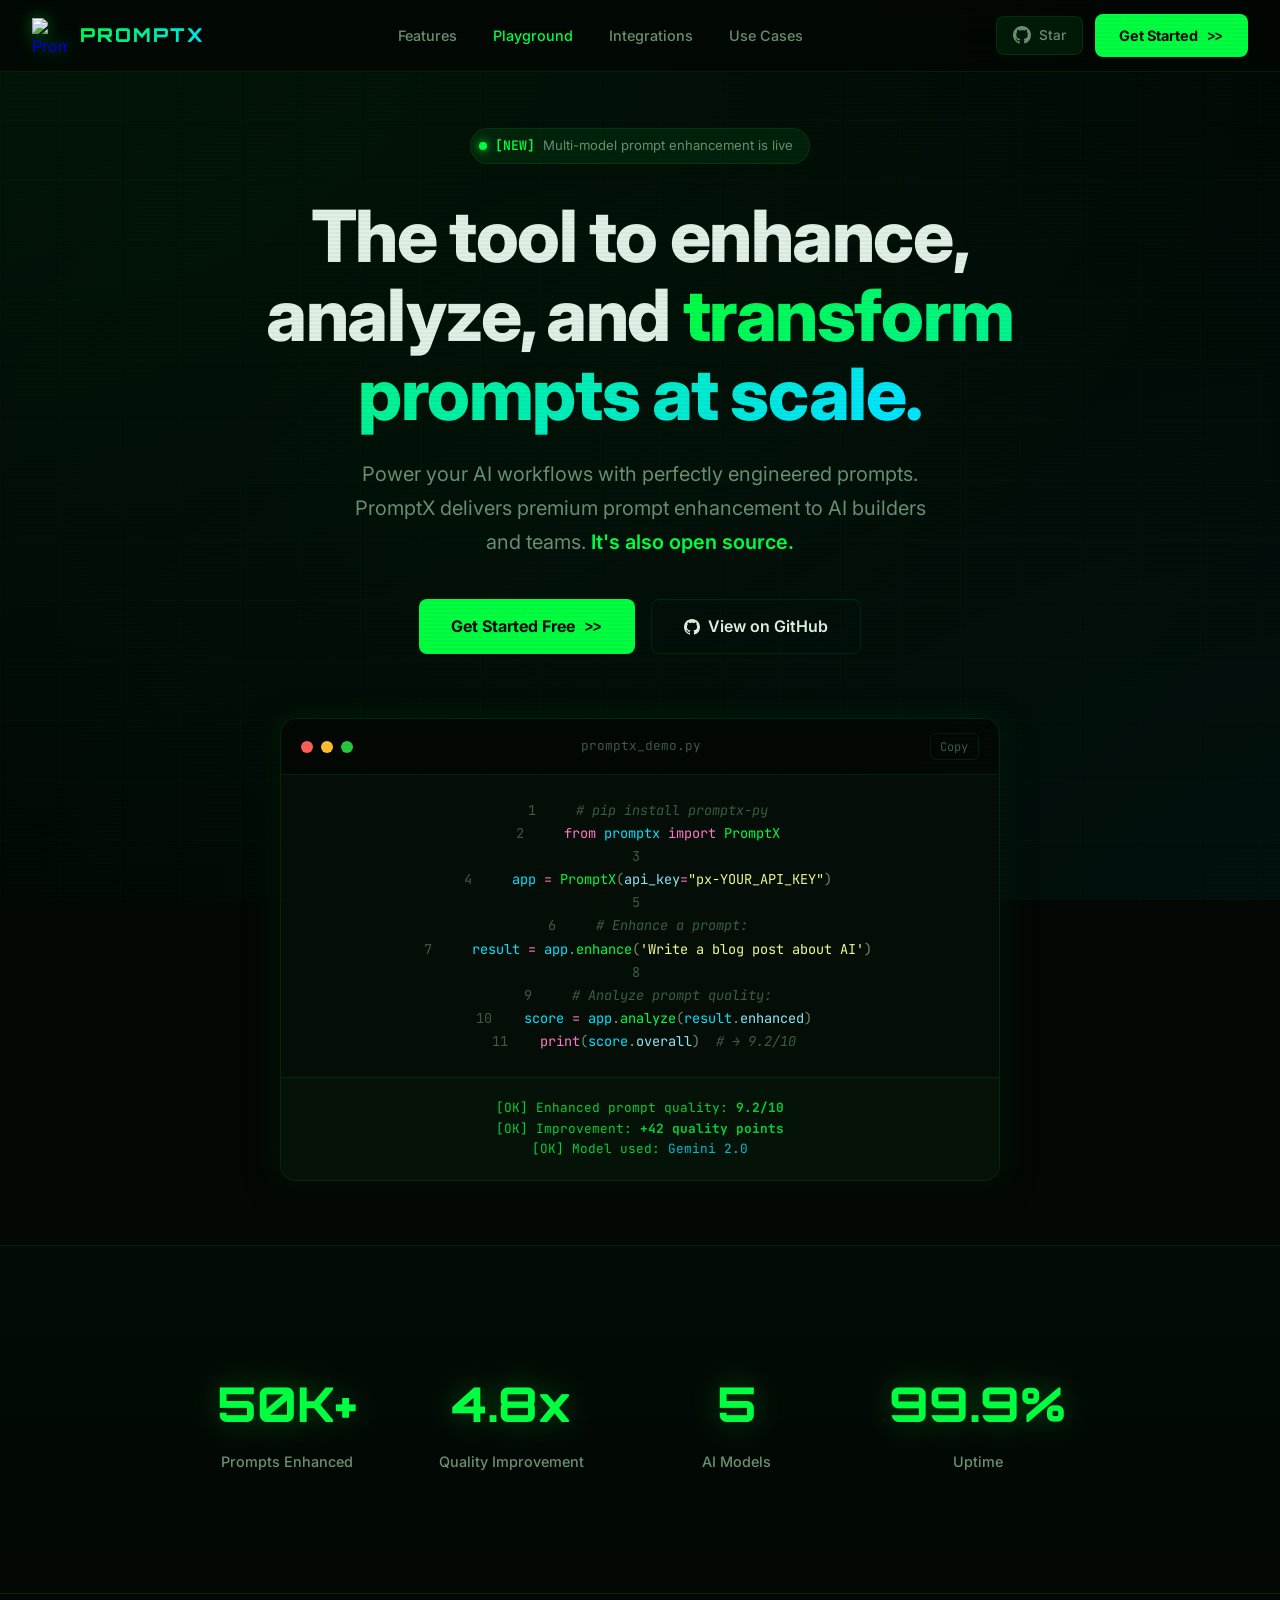
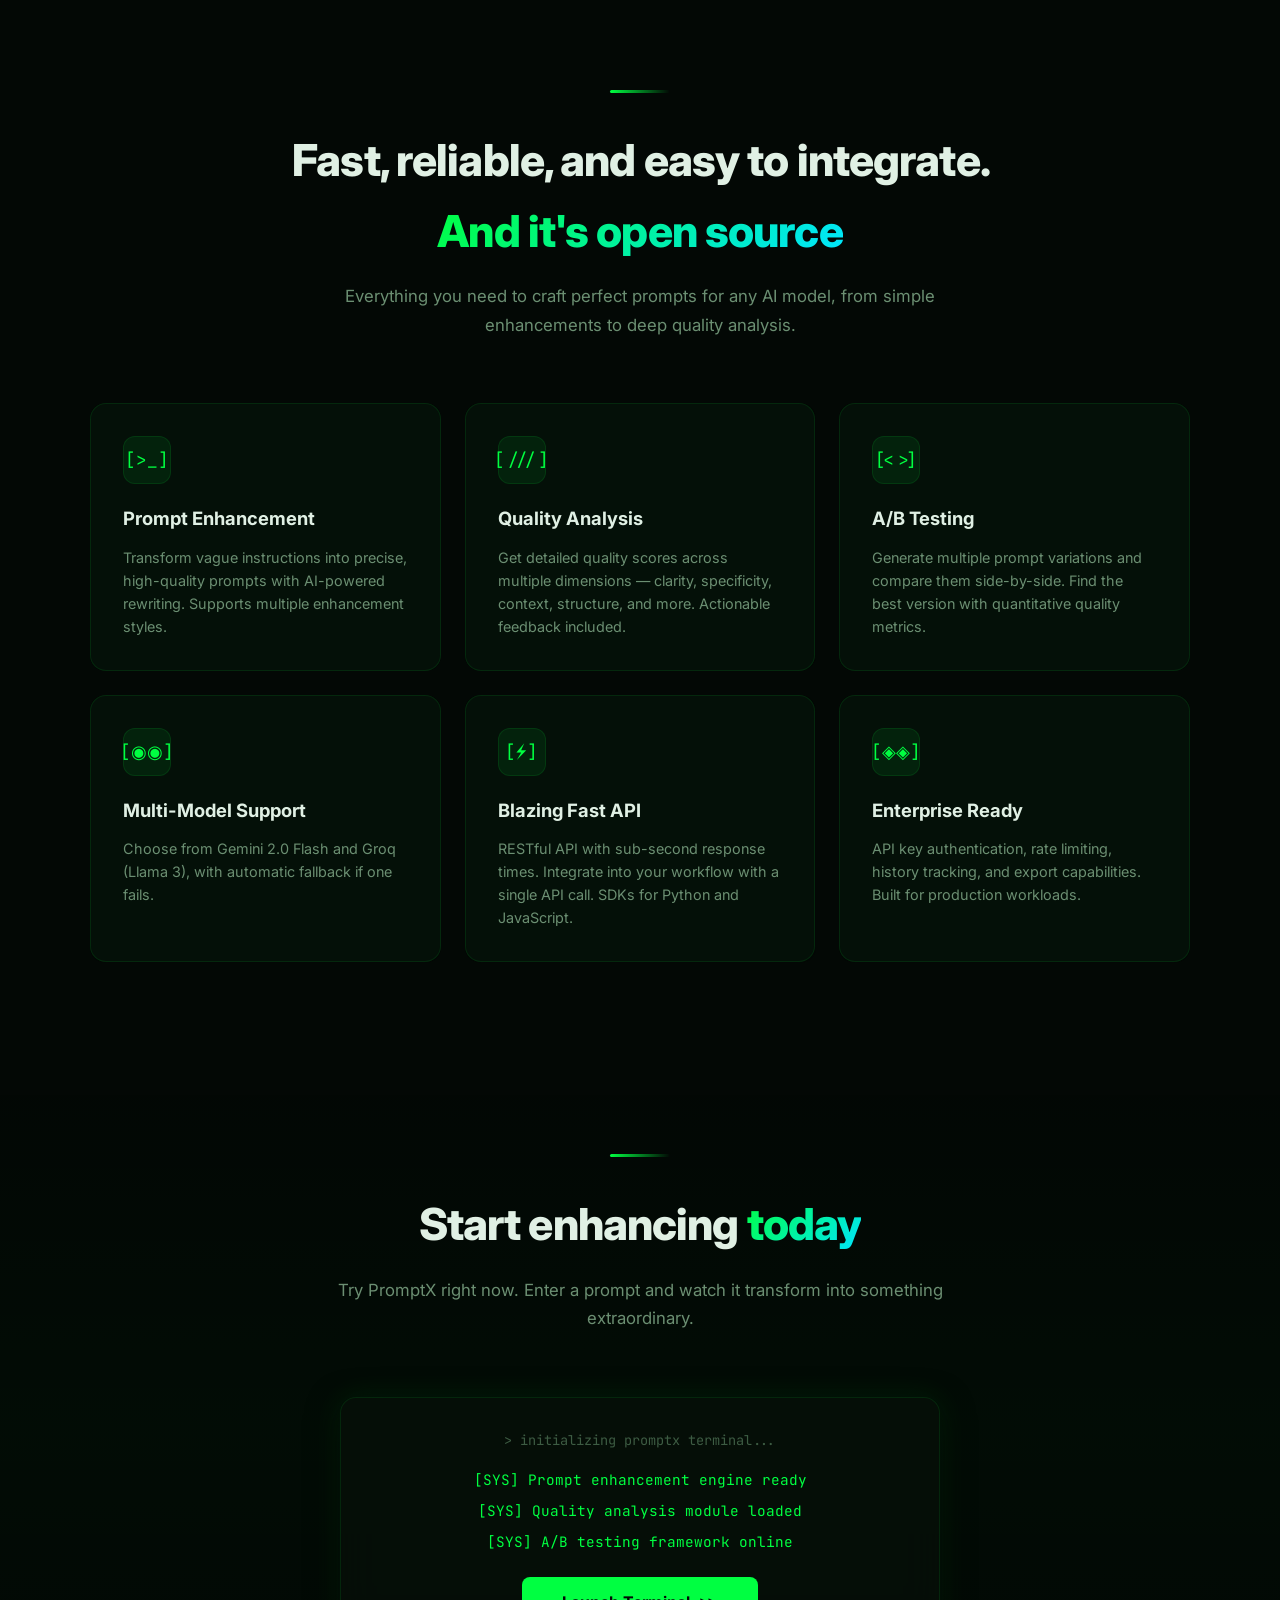
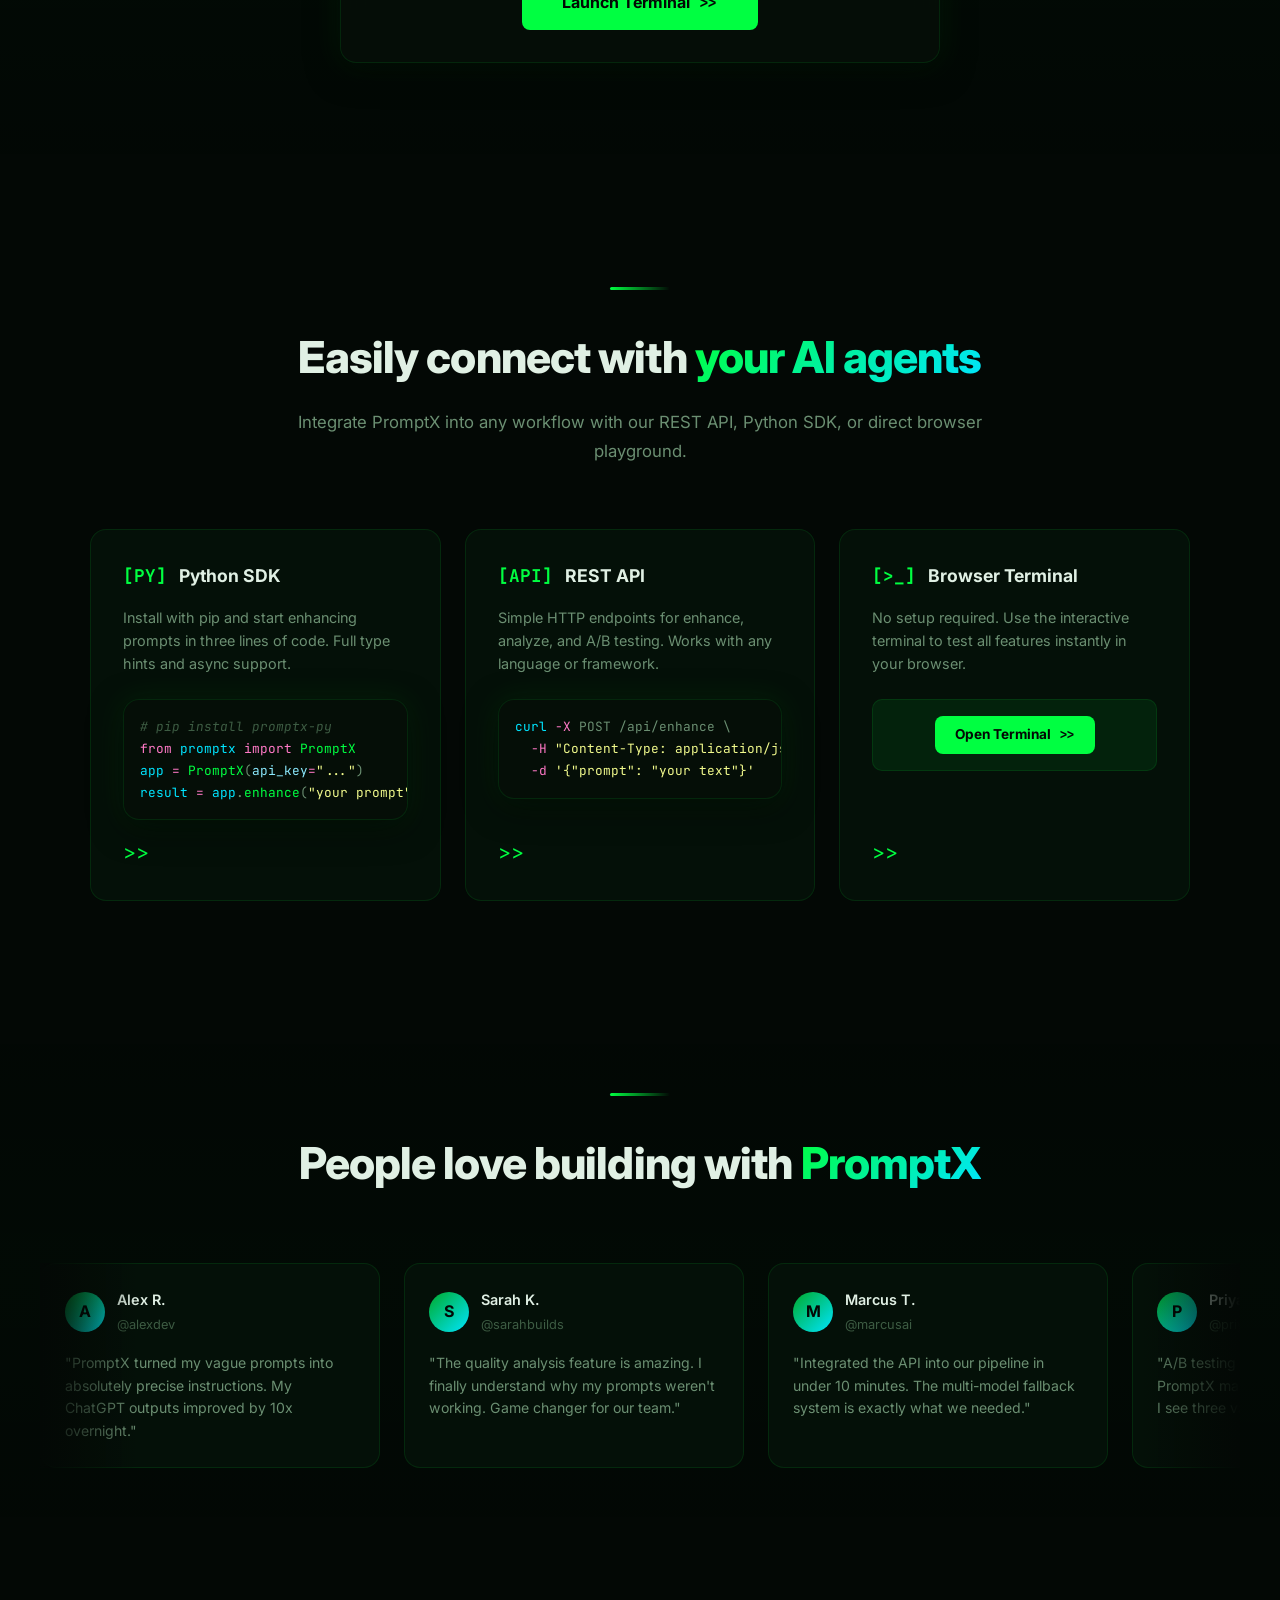
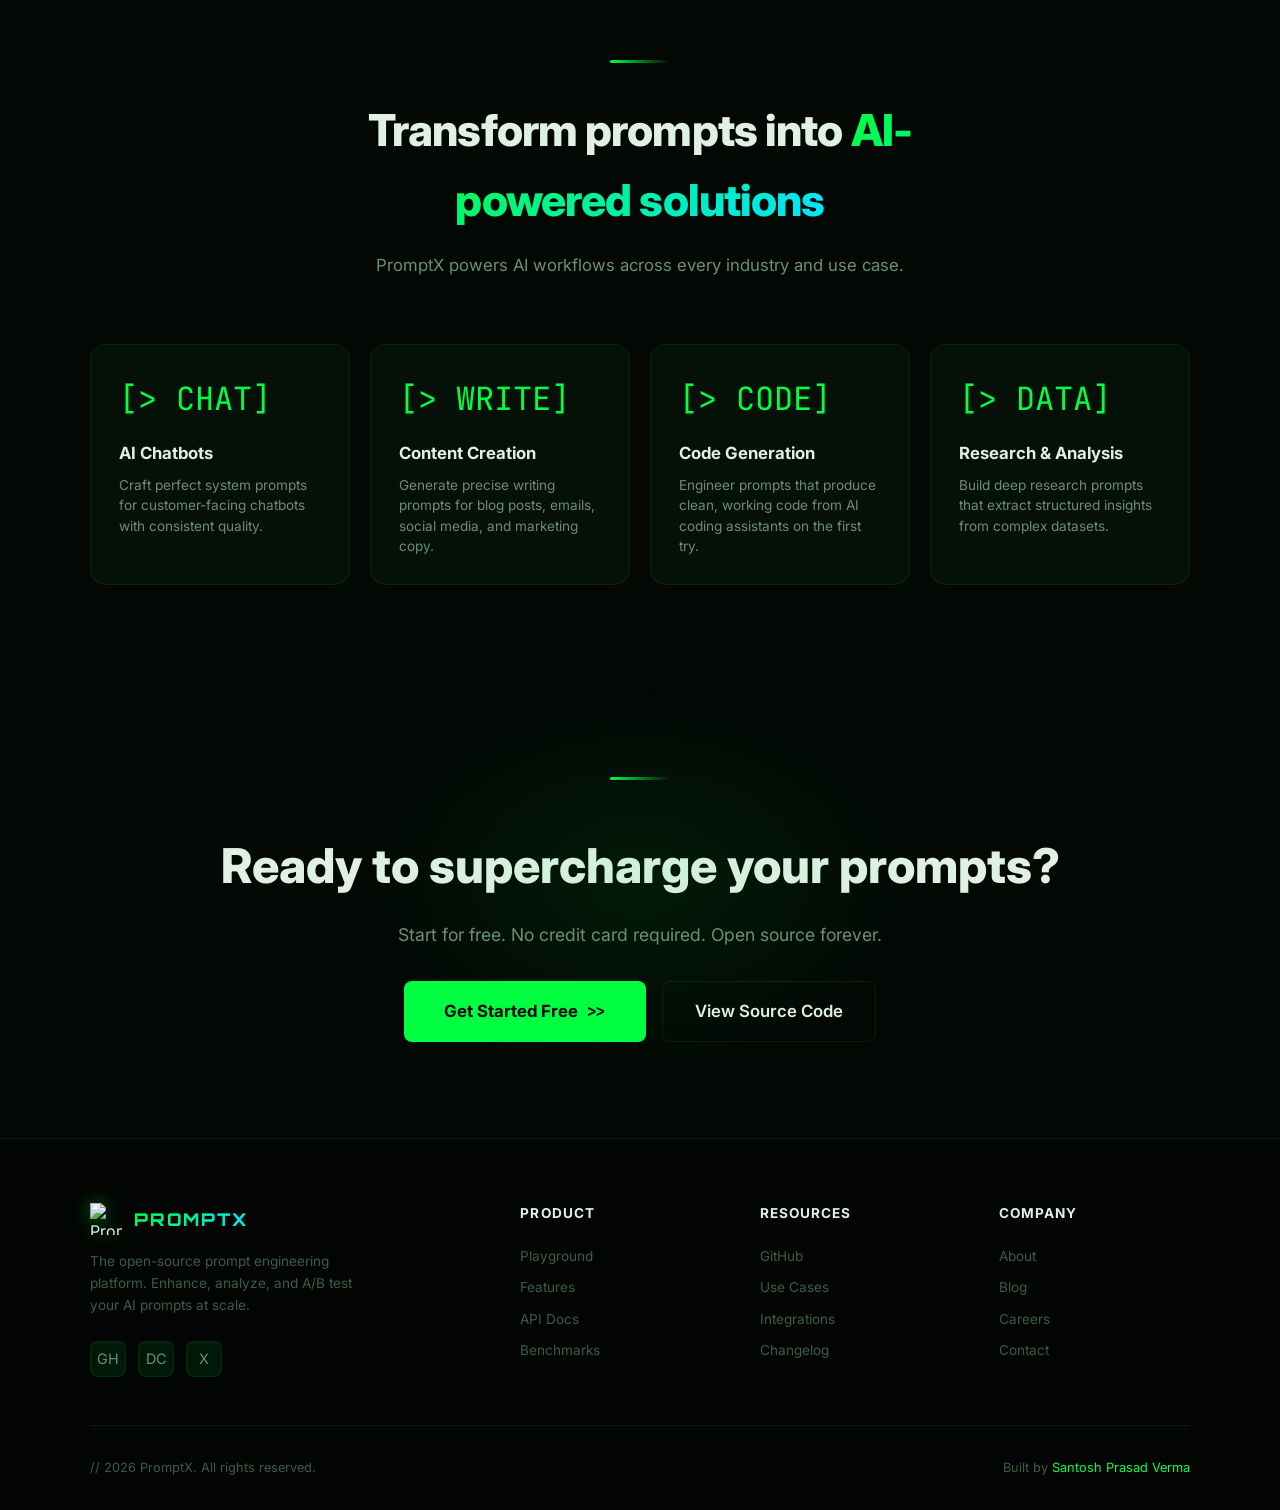
==== commit 4e28c7eb: "Merge upstream main into feat/cyberpunk-ui-redesign # Conflicts: #	backend/api/views.py #	backend/ap" ====
--- a/frontend/pages/index.html
+++ b/frontend/pages/index.html
@@ -171,7 +171,7 @@
       <div class="feature-card fade-in">
         <div class="feature-icon"><span style="font-family: var(--font-mono); font-size: 1.1rem;">[◉◉]</span></div>
         <h3>Multi-Model Support</h3>
-        <p>Choose from Gemini, NVIDIA Mistral, NVIDIA Qwen, HuggingFace, and auto-fallback. Best model, every time.</p>
+        <p>Choose from Gemini 2.0 Flash and Groq (Llama 3), with automatic fallback if one fails.</p>
       </div>
       <div class="feature-card fade-in">
         <div class="feature-icon"><span style="font-family: var(--font-mono); font-size: 1.1rem;">[⚡]</span></div>
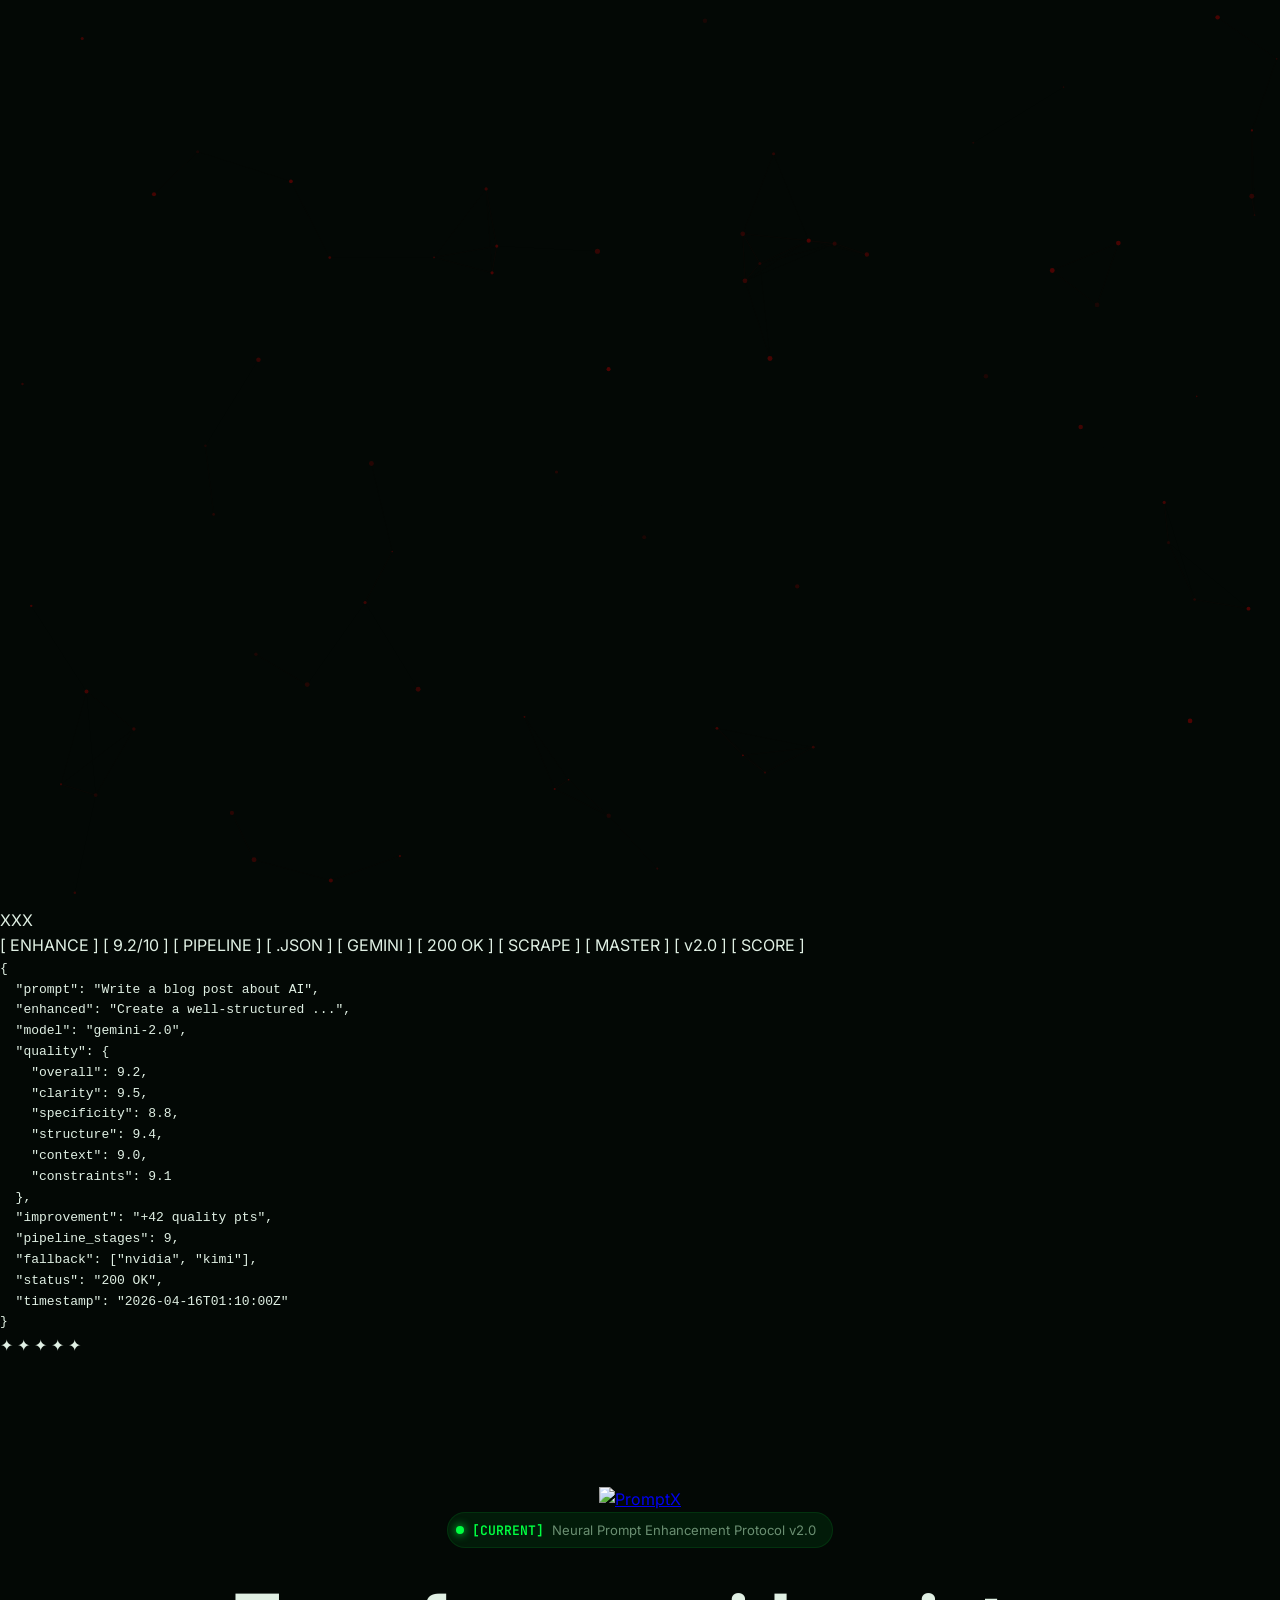
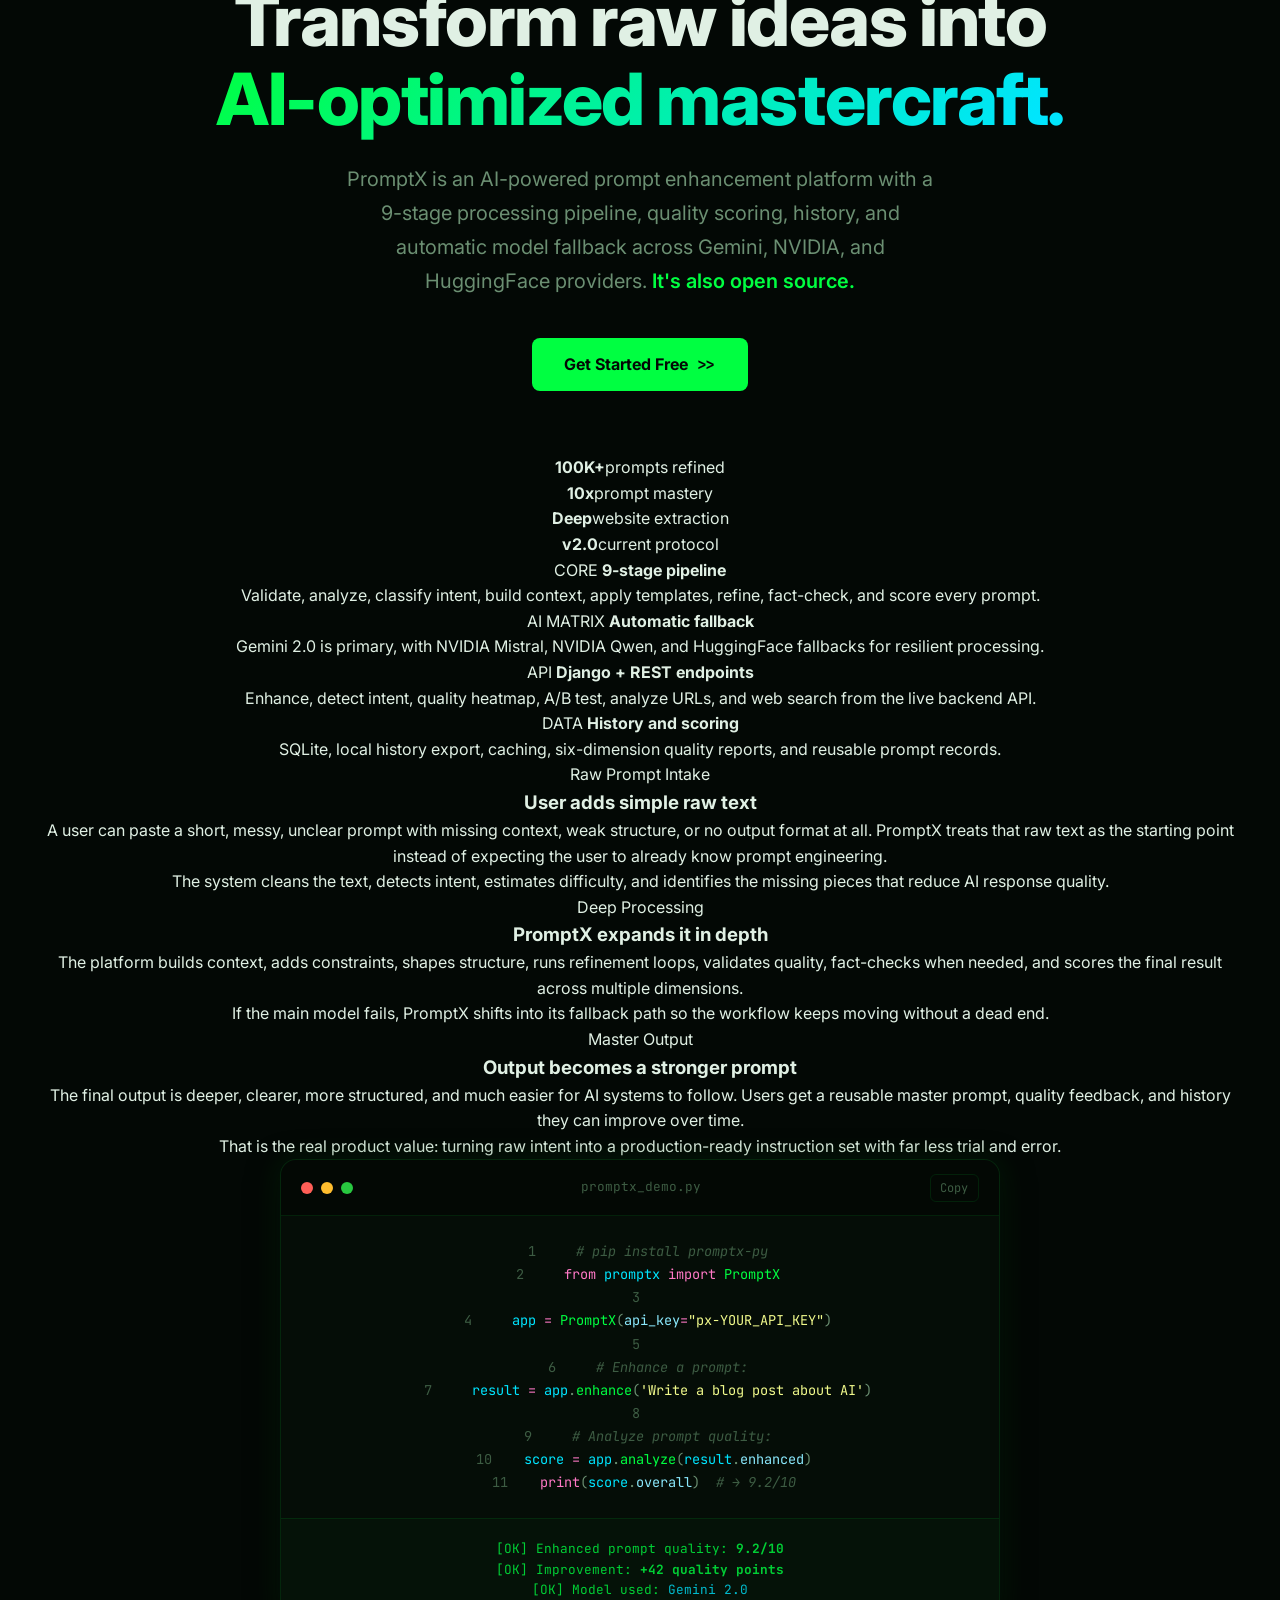
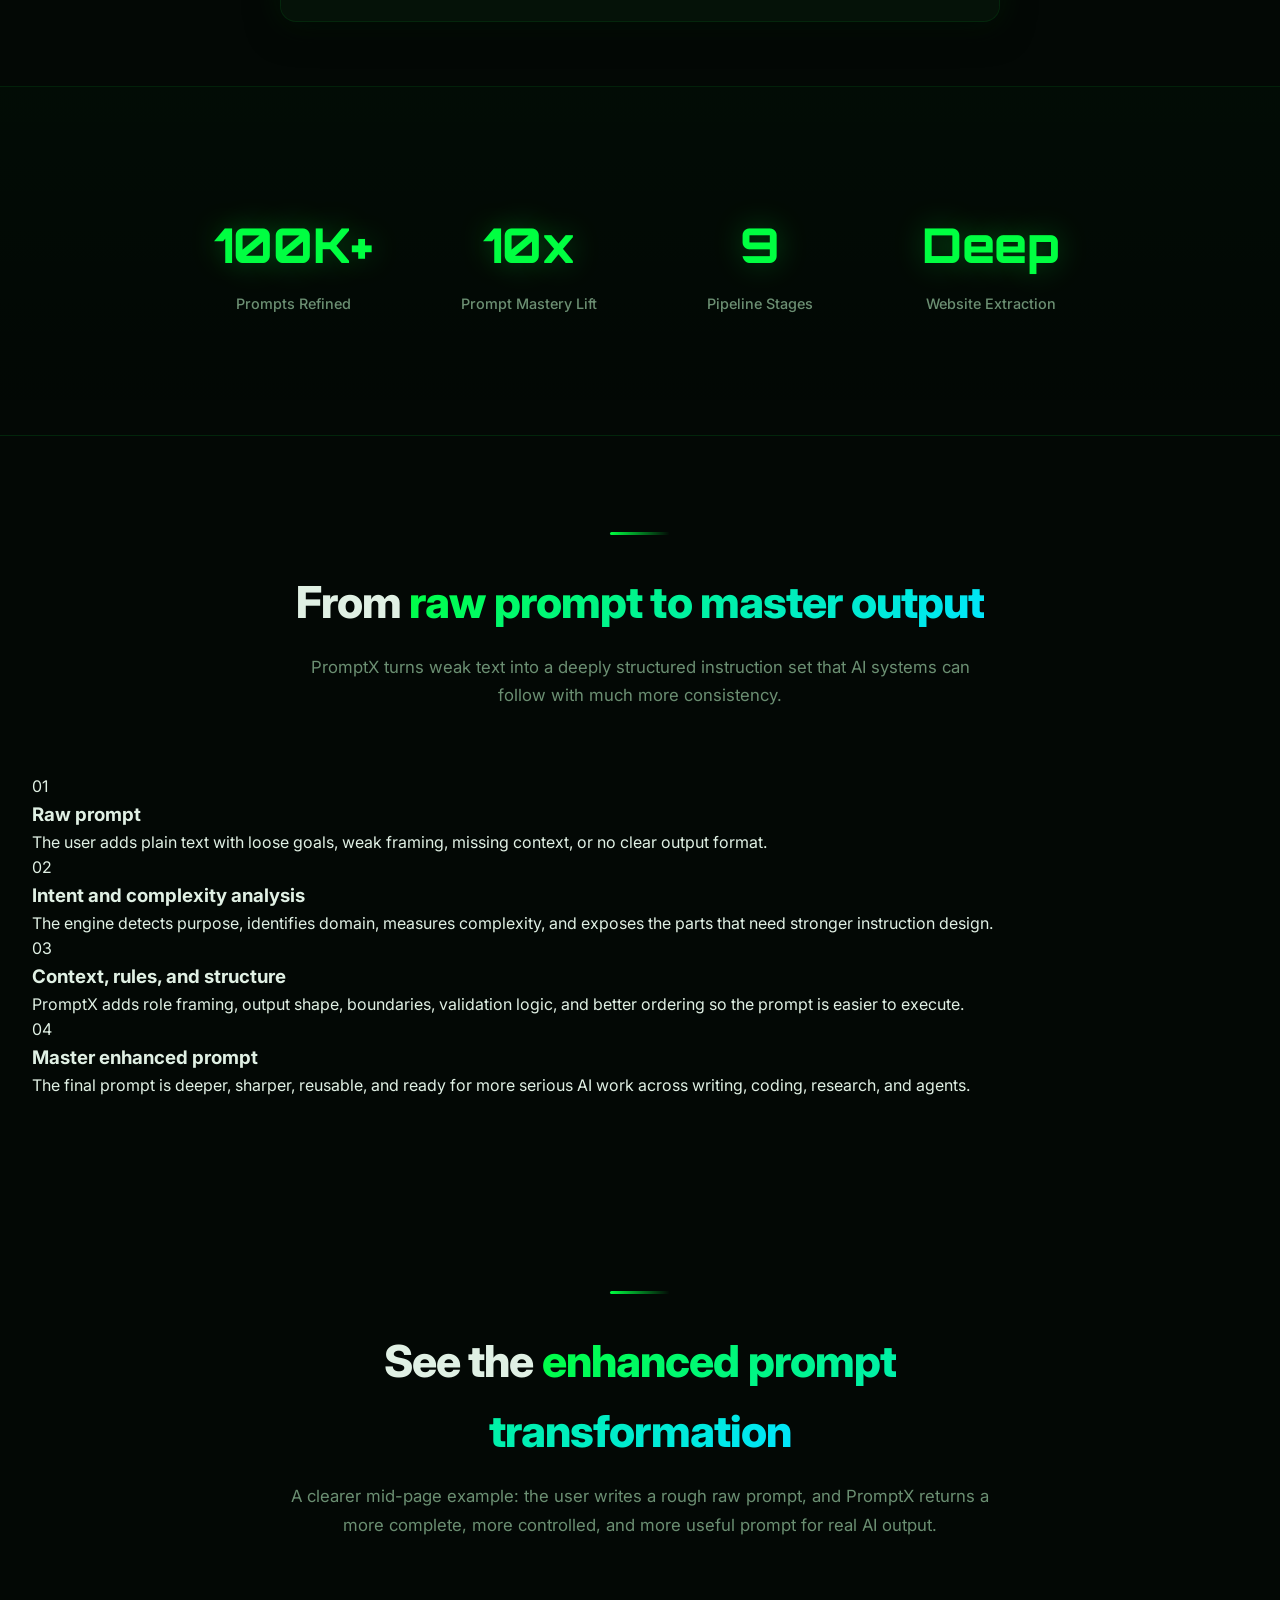
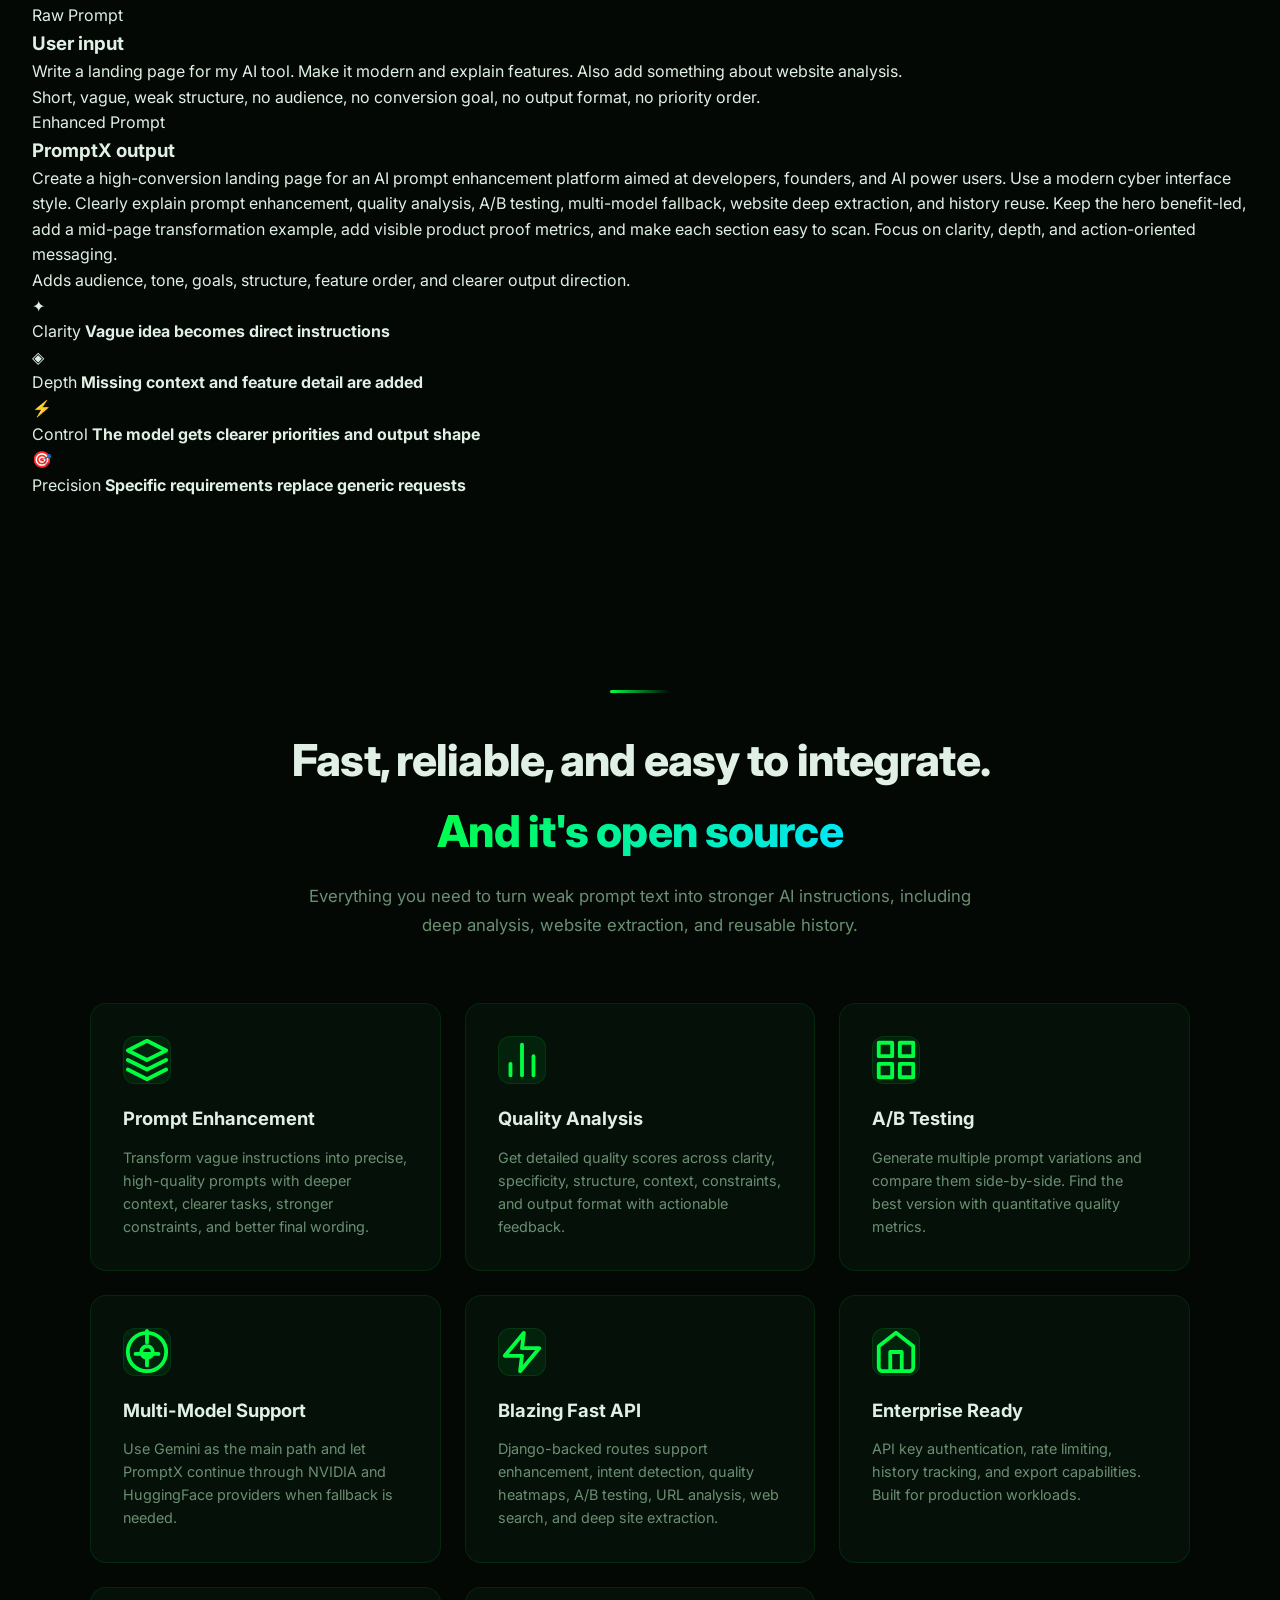
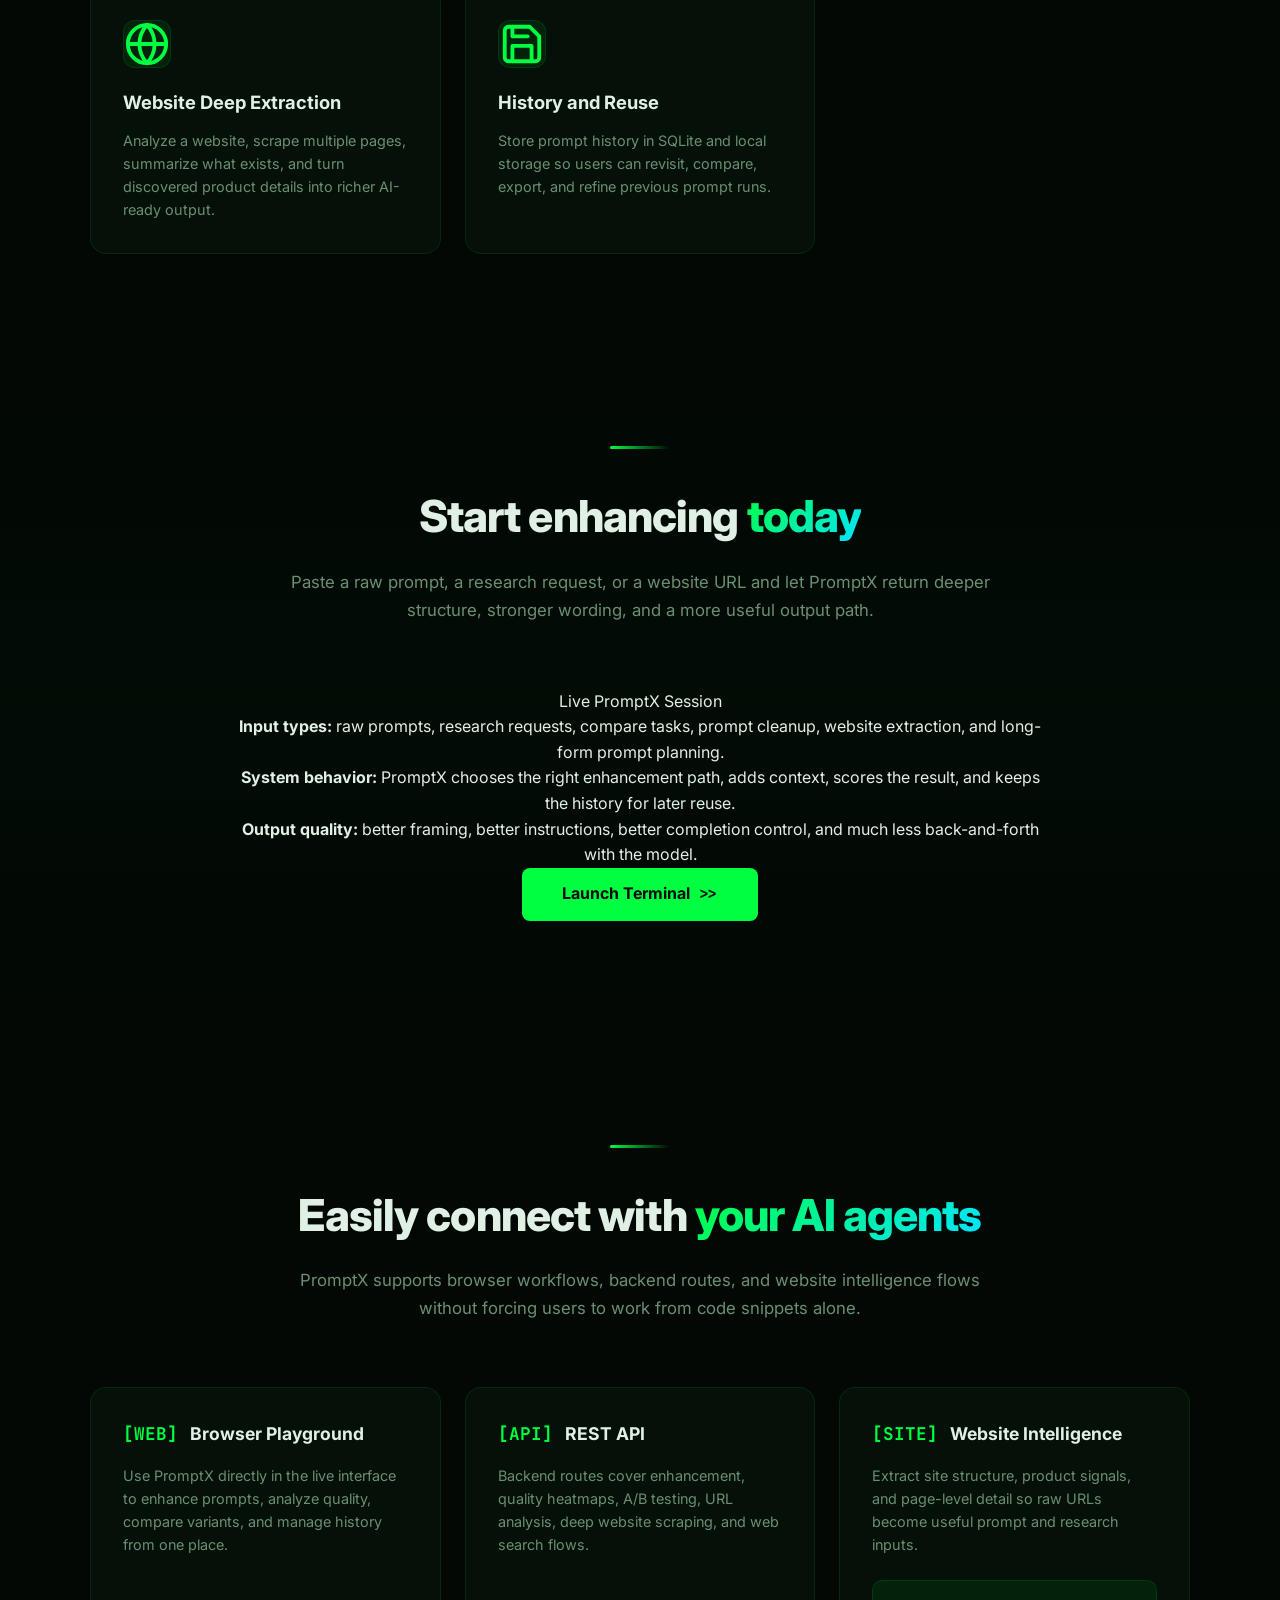
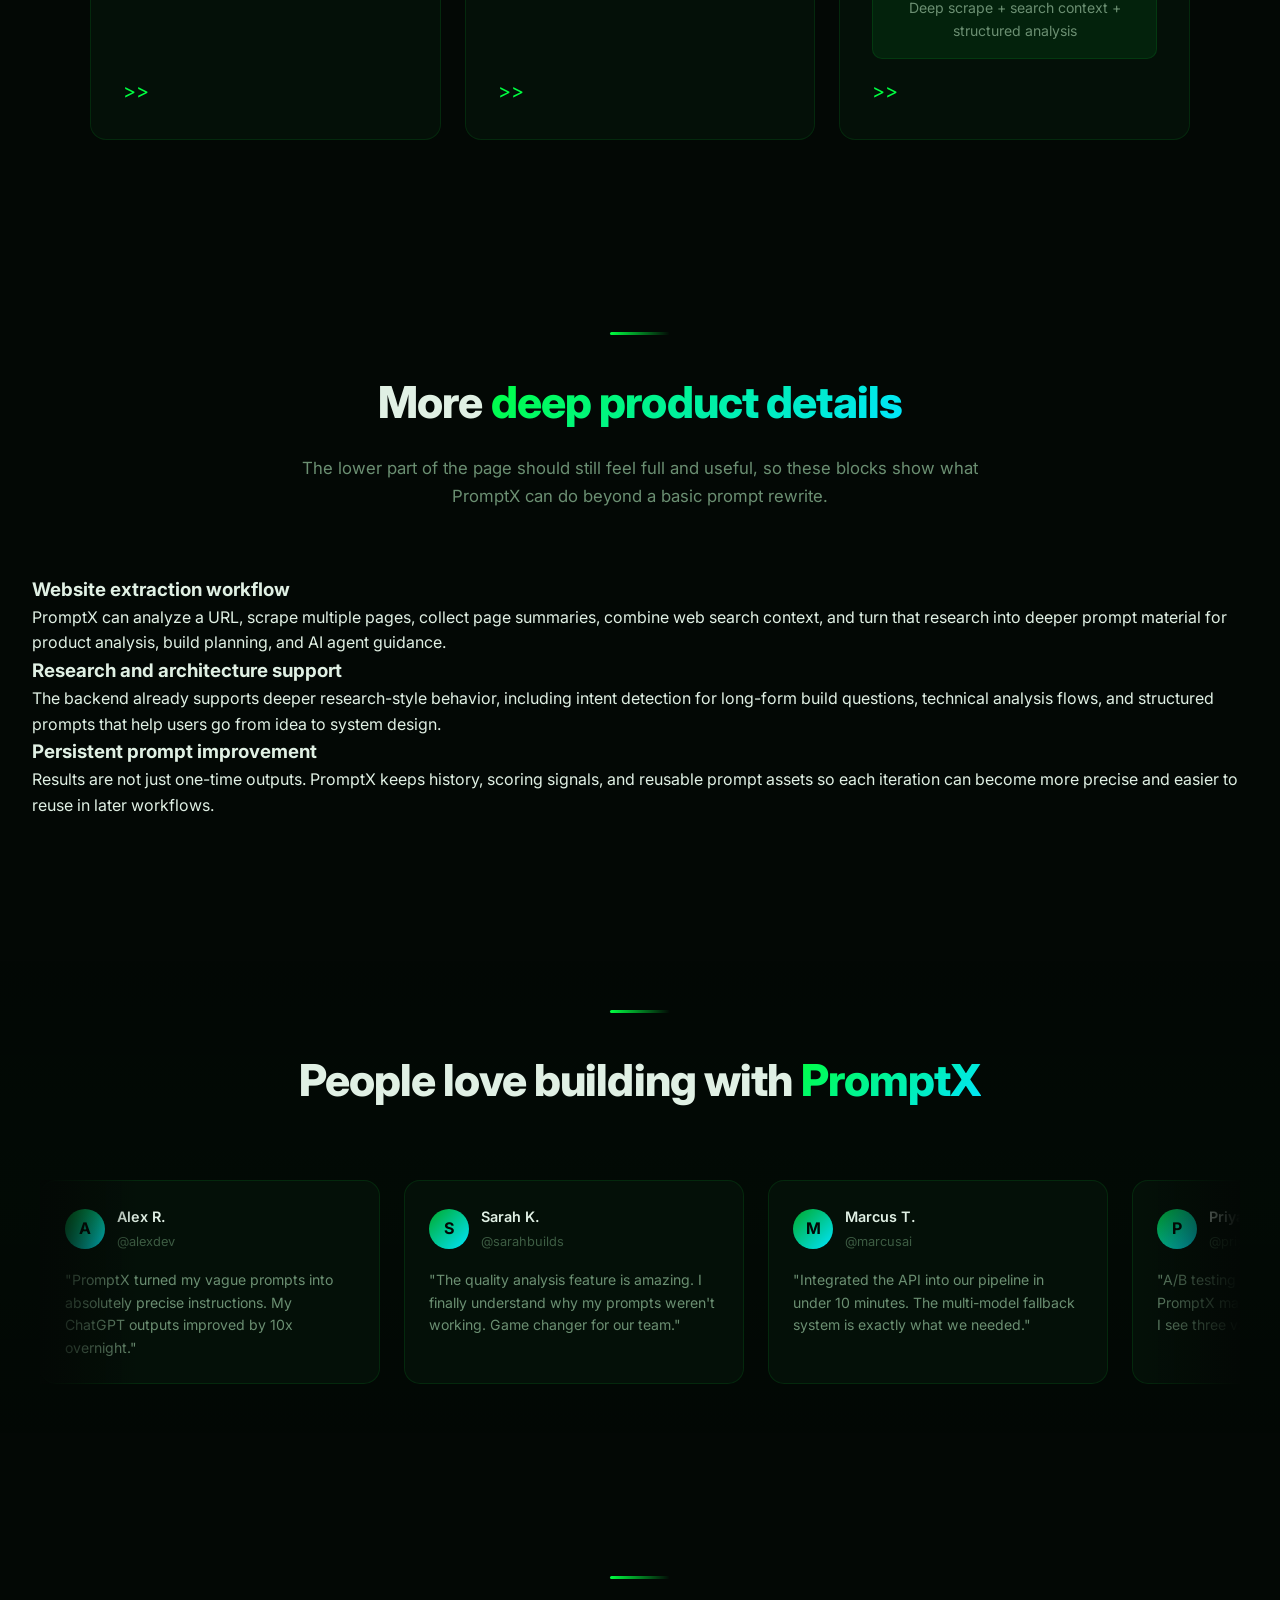
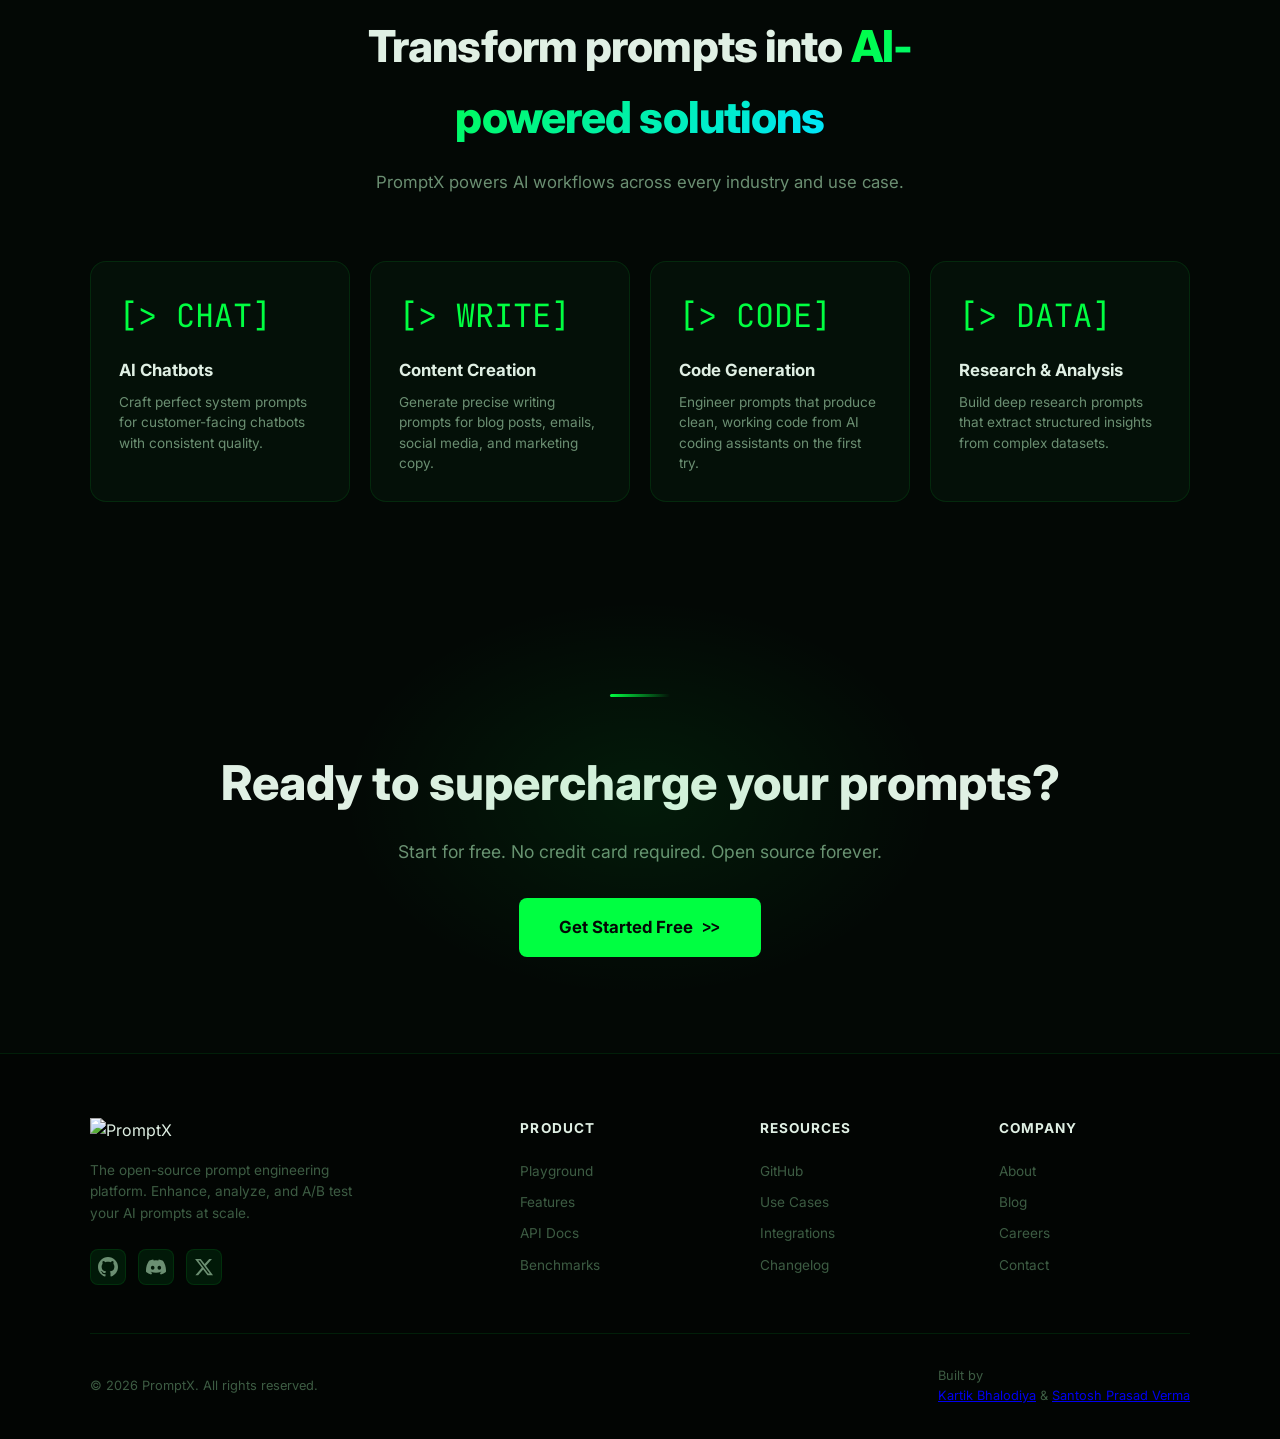
==== commit f84fd179: "feat: Enhanced chat UI and improved AI response formatting - Fixed model selector to properly handle" ====
--- a/frontend/pages/index.html
+++ b/frontend/pages/index.html
@@ -1,11 +1,13 @@
 <!DOCTYPE html>
 <html lang="en">
+
 <head>
   <meta charset="UTF-8">
   <meta name="viewport" content="width=device-width, initial-scale=1.0">
-  <title>PromptX — Transform, Enhance & Analyze Prompts with AI</title>
-  <meta name="description" content="The API to transform, enhance, and analyze your AI prompts at scale. Power your AI workflows with perfectly crafted prompts. PromptX delivers premium prompt engineering to AI builders.">
-  <meta name="theme-color" content="#00ff41">
+  <title>PromptX - Neural Prompt Enhancement Platform</title>
+  <meta name="description"
+    content="PromptX v2.0 is a neural prompt enhancement platform with a 9-stage pipeline, multi-model fallback, quality scoring, history, and REST APIs.">
+  <meta name="theme-color" content="#00d97e">
   <link rel="icon" type="image/svg+xml" href="../Public/star.svg">
   <link rel="icon" type="image/png" sizes="32x32" href="../favicon_io/favicon-32x32.png">
   <link rel="icon" type="image/png" sizes="16x16" href="../favicon_io/favicon-16x16.png">
@@ -13,81 +15,205 @@
   <link rel="manifest" href="../favicon_io/site.webmanifest">
   <link rel="stylesheet" href="../styles/index.css">
 </head>
-<body>
-
-  <!-- Background Effects -->
-  <div class="cyber-bg"></div>
-  <div class="scanlines"></div>
-  <div class="particles">
-    <div class="particle"></div>
-    <div class="particle"></div>
-    <div class="particle"></div>
-    <div class="particle"></div>
-    <div class="particle"></div>
-    <div class="particle"></div>
-    <div class="particle"></div>
-    <div class="particle"></div>
+
+<body class="home-no-nav">
+  <!-- Layer 0: Interactive canvas particles -->
+  <canvas id="fc-canvas-particles" aria-hidden="true"></canvas>
+
+  <!-- Background Effects — Firecrawl-Style Layered BG -->
+  <!-- Layer 0.5: Tee Canvas Design Box -->
+  <div class="fc-canvas-tee-box" aria-hidden="true">
+    <div class="tee-canvas-border">
+      <div class="tee-inner-box">
+        <span class="tee-live-design">XXX</span>
+      </div>
+    </div>
   </div>
-
-  <!-- Navigation -->
-  <nav class="navbar" id="navbar">
-    <a href="#" class="nav-brand">
-      <img src="Public/bot-img.png" alt="PromptX">
-      <span class="nav-brand-text">PROMPTX</span>
-    </a>
-    
-    <ul class="nav-links" id="nav-links">
-      <li><a href="#features">Features</a></li>
-      <li><a href="chat.html" class="active">Playground</a></li>
-      <li><a href="#integrations">Integrations</a></li>
-      <li><a href="#use-cases">Use Cases</a></li>
-    </ul>
-    
-    <div class="nav-actions">
-      <a href="https://github.com/Santosh-Prasad-Verma/PromptX" target="_blank" class="nav-github">
-        <svg viewBox="0 0 16 16"><path d="M8 0C3.58 0 0 3.58 0 8c0 3.54 2.29 6.53 5.47 7.59.4.07.55-.17.55-.38 0-.19-.01-.82-.01-1.49-2.01.37-2.53-.49-2.69-.94-.09-.23-.48-.94-.82-1.13-.28-.15-.68-.52-.01-.53.63-.01 1.08.58 1.23.82.72 1.21 1.87.87 2.33.66.07-.52.28-.87.51-1.07-1.78-.2-3.64-.89-3.64-3.95 0-.87.31-1.59.82-2.15-.08-.2-.36-1.02.08-2.12 0 0 .67-.21 2.2.82.64-.18 1.32-.27 2-.27.68 0 1.36.09 2 .27 1.53-1.04 2.2-.82 2.2-.82.44 1.1.16 1.92.08 2.12.51.56.82 1.27.82 2.15 0 3.07-1.87 3.75-3.65 3.95.29.25.54.73.54 1.48 0 1.07-.01 1.93-.01 2.2 0 .21.15.46.55.38A8.013 8.013 0 0016 8c0-4.42-3.58-8-8-8z"/></svg>
-        <span>Star</span>
-      </a>
-      <a href="login.html" class="btn-primary" id="try-now-btn">
-        Get Started <span style="font-family: var(--font-mono);">&gt;&gt;</span>
-      </a>
-    </div>
-
-    <button class="nav-mobile-toggle" id="nav-mobile-toggle" aria-label="Menu">
-      <svg width="20" height="20" viewBox="0 0 24 24" fill="none" stroke="currentColor" stroke-width="2">
-        <line x1="3" y1="6" x2="21" y2="6"/>
-        <line x1="3" y1="12" x2="21" y2="12"/>
-        <line x1="3" y1="18" x2="21" y2="18"/>
-      </svg>
-    </button>
-  </nav>
+  <!-- Layer 1: Gradient blobs -->
+  <div class="fc-bg-blobs"></div>
+  <!-- Layer 2: Grid pattern -->
+  <div class="fc-grid-overlay"></div>
+  <!-- Layer 3: Twinkling dots at grid intersections -->
+  <div class="fc-dots" aria-hidden="true">
+    <span class="fc-dot" style="top:12%;left:8%"></span>
+    <span class="fc-dot" style="top:8%;left:25%"></span>
+    <span class="fc-dot" style="top:18%;left:42%"></span>
+    <span class="fc-dot" style="top:6%;left:58%"></span>
+    <span class="fc-dot" style="top:14%;left:75%"></span>
+    <span class="fc-dot" style="top:10%;left:92%"></span>
+    <span class="fc-dot" style="top:28%;left:16%"></span>
+    <span class="fc-dot" style="top:32%;left:33%"></span>
+    <span class="fc-dot" style="top:24%;left:50%"></span>
+    <span class="fc-dot" style="top:35%;left:66%"></span>
+    <span class="fc-dot" style="top:30%;left:83%"></span>
+    <span class="fc-dot" style="top:45%;left:10%"></span>
+    <span class="fc-dot" style="top:50%;left:25%"></span>
+    <span class="fc-dot" style="top:42%;left:42%"></span>
+    <span class="fc-dot" style="top:55%;left:58%"></span>
+    <span class="fc-dot" style="top:48%;left:75%"></span>
+    <span class="fc-dot" style="top:52%;left:90%"></span>
+    <span class="fc-dot" style="top:65%;left:18%"></span>
+    <span class="fc-dot" style="top:70%;left:35%"></span>
+    <span class="fc-dot" style="top:60%;left:50%"></span>
+    <span class="fc-dot" style="top:72%;left:66%"></span>
+    <span class="fc-dot" style="top:68%;left:82%"></span>
+    <span class="fc-dot" style="top:80%;left:8%"></span>
+    <span class="fc-dot" style="top:85%;left:25%"></span>
+    <span class="fc-dot" style="top:78%;left:42%"></span>
+    <span class="fc-dot" style="top:88%;left:58%"></span>
+    <span class="fc-dot" style="top:82%;left:75%"></span>
+    <span class="fc-dot" style="top:90%;left:92%"></span>
+  </div>
+  <!-- Layer 4: Floating status labels -->
+  <div class="fc-float-labels" aria-hidden="true">
+    <span class="fc-label" style="top:9%;left:5%">[ ENHANCE ]</span>
+    <span class="fc-label" style="top:15%;right:8%">[ 9.2/10 ]</span>
+    <span class="fc-label" style="top:35%;left:3%">[ PIPELINE ]</span>
+    <span class="fc-label" style="top:28%;right:4%">[ .JSON ]</span>
+    <span class="fc-label" style="top:55%;left:6%">[ GEMINI ]</span>
+    <span class="fc-label" style="top:60%;right:6%">[ 200 OK ]</span>
+    <span class="fc-label" style="top:75%;left:4%">[ SCRAPE ]</span>
+    <span class="fc-label" style="top:80%;right:5%">[ MASTER ]</span>
+    <span class="fc-label" style="top:45%;right:2%">[ v2.0 ]</span>
+    <span class="fc-label" style="top:92%;left:8%">[ SCORE ]</span>
+  </div>
+  <!-- Layer 5: Background ghost code -->
+  <div class="fc-ghost-code" aria-hidden="true">
+    <pre>{
+  "prompt": "Write a blog post about AI",
+  "enhanced": "Create a well-structured ...",
+  "model": "gemini-2.0",
+  "quality": {
+    "overall": 9.2,
+    "clarity": 9.5,
+    "specificity": 8.8,
+    "structure": 9.4,
+    "context": 9.0,
+    "constraints": 9.1
+  },
+  "improvement": "+42 quality pts",
+  "pipeline_stages": 9,
+  "fallback": ["nvidia", "kimi"],
+  "status": "200 OK",
+  "timestamp": "2026-04-16T01:10:00Z"
+}</pre>
+  </div>
+  <!-- Layer 6: Edge vignette glow -->
+  <div class="fc-vignette"></div>
+  <!-- Layer 7: PromptX spark brand marks -->
+  <div class="fc-sparks" aria-hidden="true">
+    <span class="fc-spark" style="top:20%;left:22%">✦</span>
+    <span class="fc-spark" style="top:40%;right:18%">✦</span>
+    <span class="fc-spark" style="top:65%;left:30%">✦</span>
+    <span class="fc-spark" style="top:85%;right:25%">✦</span>
+    <span class="fc-spark" style="top:50%;left:60%">✦</span>
+  </div>
 
   <!-- Hero Section -->
   <section class="hero" id="hero">
+    <a class="project-logo-wrap" href="chat.html" aria-label="Open PromptX playground">
+      <img class="project-logo" src="Public/PROMPTX-banner.png" alt="PromptX">
+    </a>
+
     <div class="hero-badge" onclick="window.location.href='chat.html'">
       <div class="badge-dot"></div>
-      <span style="font-family: var(--font-mono);">[NEW]</span> Multi-model prompt enhancement is live
-    </div>
-    
+      <span style="font-family: var(--font-mono);">[CURRENT]</span> Neural Prompt Enhancement Protocol v2.0
+    </div>
+
     <h1>
-      The tool to enhance, analyze, and
-      <span class="text-gradient">transform prompts at scale.</span>
+      Transform raw ideas into
+      <span class="text-gradient">AI-optimized mastercraft.</span>
     </h1>
-    
+
     <p class="hero-subtitle">
-      Power your AI workflows with perfectly engineered prompts. 
-      PromptX delivers premium prompt enhancement to AI builders and teams.
+      PromptX is an AI-powered prompt enhancement platform with a 9-stage processing pipeline, quality scoring, history,
+      and automatic model fallback across Gemini, NVIDIA, and HuggingFace providers.
       <a href="https://github.com/Santosh-Prasad-Verma/PromptX" target="_blank">It's also open source.</a>
     </p>
-    
+
     <div class="hero-actions">
-      <a href="login.html" class="btn-primary">Get Started Free <span style="font-family: var(--font-mono);">&gt;&gt;</span></a>
-      <a href="https://github.com/Santosh-Prasad-Verma/PromptX" target="_blank" class="btn-secondary">
-        <svg width="16" height="16" viewBox="0 0 16 16" fill="currentColor"><path d="M8 0C3.58 0 0 3.58 0 8c0 3.54 2.29 6.53 5.47 7.59.4.07.55-.17.55-.38 0-.19-.01-.82-.01-1.49-2.01.37-2.53-.49-2.69-.94-.09-.23-.48-.94-.82-1.13-.28-.15-.68-.52-.01-.53.63-.01 1.08.58 1.23.82.72 1.21 1.87.87 2.33.66.07-.52.28-.87.51-1.07-1.78-.2-3.64-.89-3.64-3.95 0-.87.31-1.59.82-2.15-.08-.2-.36-1.02.08-2.12 0 0 .67-.21 2.2.82.64-.18 1.32-.27 2-.27.68 0 1.36.09 2 .27 1.53-1.04 2.2-.82 2.2-.82.44 1.1.16 1.92.08 2.12.51.56.82 1.27.82 2.15 0 3.07-1.87 3.75-3.65 3.95.29.25.54.73.54 1.48 0 1.07-.01 1.93-.01 2.2 0 .21.15.46.55.38A8.013 8.013 0 0016 8c0-4.42-3.58-8-8-8z"/></svg>
-        View on GitHub
-      </a>
-    </div>
-    
+      <a href="login.html" class="btn-primary">Get Started Free <span
+          style="font-family: var(--font-mono);">&gt;&gt;</span></a>
+    </div>
+
+    <div class="hero-metric-banner">
+      <div class="metric-chip"><strong>100K+</strong><span>prompts refined</span></div>
+      <div class="metric-chip"><strong>10x</strong><span>prompt mastery</span></div>
+      <div class="metric-chip"><strong>Deep</strong><span>website extraction</span></div>
+      <div class="metric-chip"><strong>v2.0</strong><span>current protocol</span></div>
+    </div>
+
+    <div class="project-details-grid" aria-label="Current PromptX project details">
+      <div class="detail-card">
+        <span class="detail-kicker">CORE</span>
+        <strong>9-stage pipeline</strong>
+        <p>Validate, analyze, classify intent, build context, apply templates, refine, fact-check, and score every
+          prompt.</p>
+      </div>
+      <div class="detail-card">
+        <span class="detail-kicker">AI MATRIX</span>
+        <strong>Automatic fallback</strong>
+        <p>Gemini 2.0 is primary, with NVIDIA Mistral, NVIDIA Qwen, and HuggingFace fallbacks for resilient processing.
+        </p>
+      </div>
+      <div class="detail-card">
+        <span class="detail-kicker">API</span>
+        <strong>Django + REST endpoints</strong>
+        <p>Enhance, detect intent, quality heatmap, A/B test, analyze URLs, and web search from the live backend API.
+        </p>
+      </div>
+      <div class="detail-card">
+        <span class="detail-kicker">DATA</span>
+        <strong>History and scoring</strong>
+        <p>SQLite, local history export, caching, six-dimension quality reports, and reusable prompt records.</p>
+      </div>
+    </div>
+
+    <div class="mac-grid">
+      <article class="mac-panel fade-in">
+        <div class="mac-panel-bar">
+          <span></span><span></span><span></span>
+          <p>Raw Prompt Intake</p>
+        </div>
+        <div class="mac-panel-body">
+          <h3>User adds simple raw text</h3>
+          <p>A user can paste a short, messy, unclear prompt with missing context, weak structure, or no output format
+            at all. PromptX treats that raw text as the starting point instead of expecting the user to already know
+            prompt engineering.</p>
+          <p>The system cleans the text, detects intent, estimates difficulty, and identifies the missing pieces that
+            reduce AI response quality.</p>
+        </div>
+      </article>
+
+      <article class="mac-panel fade-in">
+        <div class="mac-panel-bar">
+          <span></span><span></span><span></span>
+          <p>Deep Processing</p>
+        </div>
+        <div class="mac-panel-body">
+          <h3>PromptX expands it in depth</h3>
+          <p>The platform builds context, adds constraints, shapes structure, runs refinement loops, validates quality,
+            fact-checks when needed, and scores the final result across multiple dimensions.</p>
+          <p>If the main model fails, PromptX shifts into its fallback path so the workflow keeps moving without a dead
+            end.</p>
+        </div>
+      </article>
+
+      <article class="mac-panel fade-in">
+        <div class="mac-panel-bar">
+          <span></span><span></span><span></span>
+          <p>Master Output</p>
+        </div>
+        <div class="mac-panel-body">
+          <h3>Output becomes a stronger prompt</h3>
+          <p>The final output is deeper, clearer, more structured, and much easier for AI systems to follow. Users get a
+            reusable master prompt, quality feedback, and history they can improve over time.</p>
+          <p>That is the real product value: turning raw intent into a production-ready instruction set with far less
+            trial and error.</p>
+        </div>
+      </article>
+    </div>
+
     <!-- Code Preview -->
     <div class="code-preview">
       <div class="code-window">
@@ -101,7 +227,7 @@
           </div>
         </div>
         <div class="code-body">
-<pre><span class="line-number">1</span>  <span class="comment"># pip install promptx-py</span>
+          <pre><span class="line-number">1</span>  <span class="comment"># pip install promptx-py</span>
 <span class="line-number">2</span>  <span class="keyword">from</span> <span class="variable">promptx</span> <span class="keyword">import</span> <span class="function">PromptX</span>
 <span class="line-number">3</span>
 <span class="line-number">4</span>  <span class="variable">app</span> <span class="operator">=</span> <span class="function">PromptX</span>(<span class="property">api_key</span><span class="operator">=</span><span class="string">"px-YOUR_API_KEY"</span>)
@@ -114,7 +240,7 @@
 <span class="line-number">11</span> <span class="keyword">print</span>(<span class="variable">score</span>.<span class="property">overall</span>)  <span class="comment"># → 9.2/10</span></pre>
         </div>
         <div class="code-output">
-<pre><span style="color: var(--primary);">[OK]</span> Enhanced prompt quality: <span style="color: var(--primary); font-weight: 700;">9.2/10</span>
+          <pre><span style="color: var(--primary);">[OK]</span> Enhanced prompt quality: <span style="color: var(--primary); font-weight: 700;">9.2/10</span>
 <span style="color: var(--primary);">[OK]</span> Improvement: <span style="color: var(--primary); font-weight: 700;">+42 quality points</span>
 <span style="color: var(--primary);">[OK]</span> Model used: <span style="color: var(--accent);">Gemini 2.0</span></pre>
         </div>
@@ -126,20 +252,120 @@
   <section class="section stats-section" id="stats">
     <div class="stats-grid fade-in">
       <div class="stat-item">
-        <div class="stat-value">50K+</div>
-        <div class="stat-label">Prompts Enhanced</div>
+        <div class="stat-value">100K+</div>
+        <div class="stat-label">Prompts Refined</div>
       </div>
       <div class="stat-item">
-        <div class="stat-value">4.8x</div>
-        <div class="stat-label">Quality Improvement</div>
+        <div class="stat-value">10x</div>
+        <div class="stat-label">Prompt Mastery Lift</div>
       </div>
       <div class="stat-item">
-        <div class="stat-value">5</div>
-        <div class="stat-label">AI Models</div>
+        <div class="stat-value">9</div>
+        <div class="stat-label">Pipeline Stages</div>
       </div>
       <div class="stat-item">
-        <div class="stat-value">99.9%</div>
-        <div class="stat-label">Uptime</div>
+        <div class="stat-value">Deep</div>
+        <div class="stat-label">Website Extraction</div>
+      </div>
+    </div>
+  </section>
+
+  <section class="section" id="prompt-flow">
+    <div class="section-header fade-in">
+      <div class="section-divider"></div>
+      <h2>From <span class="text-gradient">raw prompt to master output</span></h2>
+      <p>PromptX turns weak text into a deeply structured instruction set that AI systems can follow with much more
+        consistency.</p>
+    </div>
+
+    <div class="flow-grid">
+      <div class="flow-card fade-in">
+        <span class="flow-step">01</span>
+        <h3>Raw prompt</h3>
+        <p>The user adds plain text with loose goals, weak framing, missing context, or no clear output format.</p>
+      </div>
+      <div class="flow-card fade-in">
+        <span class="flow-step">02</span>
+        <h3>Intent and complexity analysis</h3>
+        <p>The engine detects purpose, identifies domain, measures complexity, and exposes the parts that need stronger
+          instruction design.</p>
+      </div>
+      <div class="flow-card fade-in">
+        <span class="flow-step">03</span>
+        <h3>Context, rules, and structure</h3>
+        <p>PromptX adds role framing, output shape, boundaries, validation logic, and better ordering so the prompt is
+          easier to execute.</p>
+      </div>
+      <div class="flow-card fade-in">
+        <span class="flow-step">04</span>
+        <h3>Master enhanced prompt</h3>
+        <p>The final prompt is deeper, sharper, reusable, and ready for more serious AI work across writing, coding,
+          research, and agents.</p>
+      </div>
+    </div>
+  </section>
+
+  <section class="section transformation-section" id="transformation">
+    <div class="section-header fade-in">
+      <div class="section-divider"></div>
+      <h2>See the <span class="text-gradient">enhanced prompt transformation</span></h2>
+      <p>A clearer mid-page example: the user writes a rough raw prompt, and PromptX returns a more complete, more
+        controlled, and more useful prompt for real AI output.</p>
+    </div>
+
+    <div class="transformation-grid">
+      <article class="mac-panel fade-in">
+        <div class="mac-panel-bar">
+          <span></span><span></span><span></span>
+          <p>Raw Prompt</p>
+        </div>
+        <div class="mac-panel-body">
+          <h3>User input</h3>
+          <p>Write a landing page for my AI tool. Make it modern and explain features. Also add something about website
+            analysis.</p>
+          <div class="prompt-note">Short, vague, weak structure, no audience, no conversion goal, no output format, no
+            priority order.</div>
+        </div>
+      </article>
+
+      <article class="mac-panel fade-in">
+        <div class="mac-panel-bar">
+          <span></span><span></span><span></span>
+          <p>Enhanced Prompt</p>
+        </div>
+        <div class="mac-panel-body">
+          <h3>PromptX output</h3>
+          <p>Create a high-conversion landing page for an AI prompt enhancement platform aimed at developers, founders,
+            and AI power users. Use a modern cyber interface style. Clearly explain prompt enhancement, quality
+            analysis, A/B testing, multi-model fallback, website deep extraction, and history reuse. Keep the hero
+            benefit-led, add a mid-page transformation example, add visible product proof metrics, and make each section
+            easy to scan. Focus on clarity, depth, and action-oriented messaging.</p>
+          <div class="prompt-note success">Adds audience, tone, goals, structure, feature order, and clearer output
+            direction.</div>
+        </div>
+      </article>
+    </div>
+
+    <div class="upgrade-grid fade-in">
+      <div class="upgrade-card">
+        <div class="upgrade-icon">✦</div>
+        <span>Clarity</span>
+        <strong>Vague idea becomes direct instructions</strong>
+      </div>
+      <div class="upgrade-card">
+        <div class="upgrade-icon">◈</div>
+        <span>Depth</span>
+        <strong>Missing context and feature detail are added</strong>
+      </div>
+      <div class="upgrade-card">
+        <div class="upgrade-icon">⚡</div>
+        <span>Control</span>
+        <strong>The model gets clearer priorities and output shape</strong>
+      </div>
+      <div class="upgrade-card">
+        <div class="upgrade-icon">🎯</div>
+        <span>Precision</span>
+        <strong>Specific requirements replace generic requests</strong>
       </div>
     </div>
   </section>
@@ -149,39 +375,104 @@
     <div class="section-header fade-in">
       <div class="section-divider"></div>
       <h2>Fast, reliable, and easy to integrate. <span class="text-gradient">And it's open source</span></h2>
-      <p>Everything you need to craft perfect prompts for any AI model, from simple enhancements to deep quality analysis.</p>
-    </div>
-    
+      <p>Everything you need to turn weak prompt text into stronger AI instructions, including deep analysis, website
+        extraction, and reusable history.</p>
+    </div>
+
     <div class="features-grid">
       <div class="feature-card fade-in">
-        <div class="feature-icon"><span style="font-family: var(--font-mono); font-size: 1.1rem;">[&gt;_]</span></div>
+        <div class="feature-icon">
+          <svg viewBox="0 0 24 24" fill="none" stroke="currentColor" stroke-width="2" stroke-linecap="round" stroke-linejoin="round">
+            <path d="M12 2L2 7l10 5 10-5-10-5z"/>
+            <path d="M2 17l10 5 10-5"/>
+            <path d="M2 12l10 5 10-5"/>
+          </svg>
+        </div>
         <h3>Prompt Enhancement</h3>
-        <p>Transform vague instructions into precise, high-quality prompts with AI-powered rewriting. Supports multiple enhancement styles.</p>
+        <p>Transform vague instructions into precise, high-quality prompts with deeper context, clearer tasks, stronger
+          constraints, and better final wording.</p>
       </div>
       <div class="feature-card fade-in">
-        <div class="feature-icon"><span style="font-family: var(--font-mono); font-size: 1.1rem;">[///]</span></div>
+        <div class="feature-icon">
+          <svg viewBox="0 0 24 24" fill="none" stroke="currentColor" stroke-width="2" stroke-linecap="round" stroke-linejoin="round">
+            <line x1="18" y1="20" x2="18" y2="10"/>
+            <line x1="12" y1="20" x2="12" y2="4"/>
+            <line x1="6" y1="20" x2="6" y2="14"/>
+          </svg>
+        </div>
         <h3>Quality Analysis</h3>
-        <p>Get detailed quality scores across multiple dimensions — clarity, specificity, context, structure, and more. Actionable feedback included.</p>
+        <p>Get detailed quality scores across clarity, specificity, structure, context, constraints, and output format
+          with actionable feedback.</p>
       </div>
       <div class="feature-card fade-in">
-        <div class="feature-icon"><span style="font-family: var(--font-mono); font-size: 1.1rem;">[&lt;&gt;]</span></div>
+        <div class="feature-icon">
+          <svg viewBox="0 0 24 24" fill="none" stroke="currentColor" stroke-width="2" stroke-linecap="round" stroke-linejoin="round">
+            <rect x="3" y="3" width="7" height="7"/>
+            <rect x="14" y="3" width="7" height="7"/>
+            <rect x="14" y="14" width="7" height="7"/>
+            <rect x="3" y="14" width="7" height="7"/>
+          </svg>
+        </div>
         <h3>A/B Testing</h3>
-        <p>Generate multiple prompt variations and compare them side-by-side. Find the best version with quantitative quality metrics.</p>
+        <p>Generate multiple prompt variations and compare them side-by-side. Find the best version with quantitative
+          quality metrics.</p>
       </div>
       <div class="feature-card fade-in">
-        <div class="feature-icon"><span style="font-family: var(--font-mono); font-size: 1.1rem;">[◉◉]</span></div>
+        <div class="feature-icon">
+          <svg viewBox="0 0 24 24" fill="none" stroke="currentColor" stroke-width="2" stroke-linecap="round" stroke-linejoin="round">
+            <circle cx="12" cy="12" r="3"/>
+            <path d="M12 1v6m0 6v6m-6-6h6m6 0h-6"/>
+            <circle cx="12" cy="12" r="10"/>
+          </svg>
+        </div>
         <h3>Multi-Model Support</h3>
-        <p>Choose from Gemini 2.0 Flash and Groq (Llama 3), with automatic fallback if one fails.</p>
+        <p>Use Gemini as the main path and let PromptX continue through NVIDIA and HuggingFace providers when fallback
+          is needed.</p>
       </div>
       <div class="feature-card fade-in">
-        <div class="feature-icon"><span style="font-family: var(--font-mono); font-size: 1.1rem;">[⚡]</span></div>
+        <div class="feature-icon">
+          <svg viewBox="0 0 24 24" fill="none" stroke="currentColor" stroke-width="2" stroke-linecap="round" stroke-linejoin="round">
+            <polygon points="13 2 3 14 12 14 11 22 21 10 12 10 13 2"/>
+          </svg>
+        </div>
         <h3>Blazing Fast API</h3>
-        <p>RESTful API with sub-second response times. Integrate into your workflow with a single API call. SDKs for Python and JavaScript.</p>
+        <p>Django-backed routes support enhancement, intent detection, quality heatmaps, A/B testing, URL analysis, web
+          search, and deep site extraction.</p>
       </div>
       <div class="feature-card fade-in">
-        <div class="feature-icon"><span style="font-family: var(--font-mono); font-size: 1.1rem;">[◈◈]</span></div>
+        <div class="feature-icon">
+          <svg viewBox="0 0 24 24" fill="none" stroke="currentColor" stroke-width="2" stroke-linecap="round" stroke-linejoin="round">
+            <path d="M3 9l9-7 9 7v11a2 2 0 0 1-2 2H5a2 2 0 0 1-2-2z"/>
+            <polyline points="9 22 9 12 15 12 15 22"/>
+          </svg>
+        </div>
         <h3>Enterprise Ready</h3>
-        <p>API key authentication, rate limiting, history tracking, and export capabilities. Built for production workloads.</p>
+        <p>API key authentication, rate limiting, history tracking, and export capabilities. Built for production
+          workloads.</p>
+      </div>
+      <div class="feature-card fade-in">
+        <div class="feature-icon">
+          <svg viewBox="0 0 24 24" fill="none" stroke="currentColor" stroke-width="2" stroke-linecap="round" stroke-linejoin="round">
+            <circle cx="12" cy="12" r="10"/>
+            <line x1="2" y1="12" x2="22" y2="12"/>
+            <path d="M12 2a15.3 15.3 0 0 1 4 10 15.3 15.3 0 0 1-4 10 15.3 15.3 0 0 1-4-10 15.3 15.3 0 0 1 4-10z"/>
+          </svg>
+        </div>
+        <h3>Website Deep Extraction</h3>
+        <p>Analyze a website, scrape multiple pages, summarize what exists, and turn discovered product details into
+          richer AI-ready output.</p>
+      </div>
+      <div class="feature-card fade-in">
+        <div class="feature-icon">
+          <svg viewBox="0 0 24 24" fill="none" stroke="currentColor" stroke-width="2" stroke-linecap="round" stroke-linejoin="round">
+            <path d="M19 21H5a2 2 0 0 1-2-2V5a2 2 0 0 1 2-2h11l5 5v11a2 2 0 0 1-2 2z"/>
+            <polyline points="17 21 17 13 7 13 7 21"/>
+            <polyline points="7 3 7 8 15 8"/>
+          </svg>
+        </div>
+        <h3>History and Reuse</h3>
+        <p>Store prompt history in SQLite and local storage so users can revisit, compare, export, and refine previous
+          prompt runs.</p>
       </div>
     </div>
   </section>
@@ -191,17 +482,24 @@
     <div class="section-header fade-in">
       <div class="section-divider"></div>
       <h2>Start enhancing <span class="text-gradient">today</span></h2>
-      <p>Try PromptX right now. Enter a prompt and watch it transform into something extraordinary.</p>
-    </div>
-    
+      <p>Paste a raw prompt, a research request, or a website URL and let PromptX return deeper structure, stronger
+        wording, and a more useful output path.</p>
+    </div>
+
     <div class="fade-in" style="text-align: center;">
-      <div class="code-window" style="max-width: 600px; margin: 0 auto 2rem;">
-        <div class="code-body" style="padding: 2rem; text-align: center;">
-          <p style="font-family: var(--font-mono); color: var(--text-muted); font-size: 0.85rem; margin-bottom: 1rem;">&gt; initializing promptx terminal...</p>
-          <p style="font-family: var(--font-mono); color: var(--primary); font-size: 0.9rem; margin-bottom: 0.5rem;">[SYS] Prompt enhancement engine ready</p>
-          <p style="font-family: var(--font-mono); color: var(--primary); font-size: 0.9rem; margin-bottom: 0.5rem;">[SYS] Quality analysis module loaded</p>
-          <p style="font-family: var(--font-mono); color: var(--primary); font-size: 0.9rem; margin-bottom: 1.5rem;">[SYS] A/B testing framework online</p>
-          <a href="chat.html" class="btn-primary" style="padding: 0.85rem 2.5rem; font-size: 1rem;">
+      <div class="mac-panel" style="max-width: 820px; margin: 0 auto 2rem;">
+        <div class="mac-panel-bar">
+          <span></span><span></span><span></span>
+          <p>Live PromptX Session</p>
+        </div>
+        <div class="mac-panel-body demo-copy">
+          <p><strong>Input types:</strong> raw prompts, research requests, compare tasks, prompt cleanup, website
+            extraction, and long-form prompt planning.</p>
+          <p><strong>System behavior:</strong> PromptX chooses the right enhancement path, adds context, scores the
+            result, and keeps the history for later reuse.</p>
+          <p><strong>Output quality:</strong> better framing, better instructions, better completion control, and much
+            less back-and-forth with the model.</p>
+          <a href="login.html" class="btn-primary" style="padding: 0.85rem 2.5rem; font-size: 1rem;">
             Launch Terminal <span style="font-family: var(--font-mono);">&gt;&gt;</span>
           </a>
         </div>
@@ -214,44 +512,63 @@
     <div class="section-header fade-in">
       <div class="section-divider"></div>
       <h2>Easily connect with <span class="text-gradient">your AI agents</span></h2>
-      <p>Integrate PromptX into any workflow with our REST API, Python SDK, or direct browser playground.</p>
-    </div>
-    
+      <p>PromptX supports browser workflows, backend routes, and website intelligence flows without forcing users to
+        work from code snippets alone.</p>
+    </div>
+
     <div class="integration-cards fade-in">
       <div class="integration-card">
-        <h3><span style="font-family: var(--font-mono); color: var(--primary);">[PY]</span> Python SDK</h3>
-        <p>Install with pip and start enhancing prompts in three lines of code. Full type hints and async support.</p>
-        <div class="code-window" style="margin-top: 0.5rem;">
-          <div class="code-body" style="padding: 1rem;">
-<pre style="font-size: 0.8rem;"><span class="comment"># pip install promptx-py</span>
-<span class="keyword">from</span> <span class="variable">promptx</span> <span class="keyword">import</span> <span class="function">PromptX</span>
-<span class="variable">app</span> <span class="operator">=</span> <span class="function">PromptX</span>(<span class="property">api_key</span><span class="operator">=</span><span class="string">"..."</span>)
-<span class="variable">result</span> <span class="operator">=</span> <span class="variable">app</span>.<span class="function">enhance</span>(<span class="string">"your prompt"</span>)</pre>
-          </div>
-        </div>
+        <h3><span style="font-family: var(--font-mono); color: var(--primary);">[WEB]</span> Browser Playground</h3>
+        <p>Use PromptX directly in the live interface to enhance prompts, analyze quality, compare variants, and manage
+          history from one place.</p>
         <span class="card-arrow">&gt;&gt;</span>
       </div>
-      
+
       <div class="integration-card">
         <h3><span style="font-family: var(--font-mono); color: var(--primary);">[API]</span> REST API</h3>
-        <p>Simple HTTP endpoints for enhance, analyze, and A/B testing. Works with any language or framework.</p>
-        <div class="code-window" style="margin-top: 0.5rem;">
-          <div class="code-body" style="padding: 1rem;">
-<pre style="font-size: 0.8rem;"><span class="variable">curl</span> <span class="operator">-X</span> POST /api/enhance \
-  <span class="operator">-H</span> <span class="string">"Content-Type: application/json"</span> \
-  <span class="operator">-d</span> <span class="string">'{"prompt": "your text"}'</span></pre>
-          </div>
-        </div>
+        <p>Backend routes cover enhancement, quality heatmaps, A/B testing, URL analysis, deep website scraping, and web
+          search flows.</p>
         <span class="card-arrow">&gt;&gt;</span>
       </div>
-      
+
       <div class="integration-card">
-        <h3><span style="font-family: var(--font-mono); color: var(--primary);">[&gt;_]</span> Browser Terminal</h3>
-        <p>No setup required. Use the interactive terminal to test all features instantly in your browser.</p>
-        <div style="margin-top: 0.5rem; padding: 1rem; background: var(--primary-light); border: 1px solid var(--border); border-radius: 10px; text-align: center;">
-          <a href="chat.html" class="btn-primary" style="font-size: 0.85rem; padding: 0.5rem 1.25rem;">Open Terminal <span style="font-family: var(--font-mono);">&gt;&gt;</span></a>
+        <h3><span style="font-family: var(--font-mono); color: var(--primary);">[SITE]</span> Website Intelligence</h3>
+        <p>Extract site structure, product signals, and page-level detail so raw URLs become useful prompt and research
+          inputs.</p>
+        <div
+          style="margin-top: 0.5rem; padding: 1rem; background: var(--primary-light); border: 1px solid var(--border); border-radius: 10px; text-align: center;">
+          <p style="margin: 0; color: var(--text-secondary); font-size: 0.88rem;">Deep scrape + search context +
+            structured analysis</p>
         </div>
         <span class="card-arrow">&gt;&gt;</span>
+      </div>
+    </div>
+  </section>
+
+  <section class="section" id="deep-details">
+    <div class="section-header fade-in">
+      <div class="section-divider"></div>
+      <h2>More <span class="text-gradient">deep product details</span></h2>
+      <p>The lower part of the page should still feel full and useful, so these blocks show what PromptX can do beyond a
+        basic prompt rewrite.</p>
+    </div>
+
+    <div class="deep-detail-grid">
+      <div class="deep-detail-card fade-in">
+        <h3>Website extraction workflow</h3>
+        <p>PromptX can analyze a URL, scrape multiple pages, collect page summaries, combine web search context, and
+          turn that research into deeper prompt material for product analysis, build planning, and AI agent guidance.
+        </p>
+      </div>
+      <div class="deep-detail-card fade-in">
+        <h3>Research and architecture support</h3>
+        <p>The backend already supports deeper research-style behavior, including intent detection for long-form build
+          questions, technical analysis flows, and structured prompts that help users go from idea to system design.</p>
+      </div>
+      <div class="deep-detail-card fade-in">
+        <h3>Persistent prompt improvement</h3>
+        <p>Results are not just one-time outputs. PromptX keeps history, scoring signals, and reusable prompt assets so
+          each iteration can become more precise and easier to reuse in later workflows.</p>
       </div>
     </div>
   </section>
@@ -262,93 +579,129 @@
       <div class="section-divider"></div>
       <h2>People love building with <span class="text-gradient">PromptX</span></h2>
     </div>
-    
+
     <div class="testimonials-track">
       <div class="testimonials-scroll" id="testimonials-scroll">
         <div class="testimonial-card">
           <div class="testimonial-header">
             <div class="testimonial-avatar">A</div>
-            <div class="testimonial-info"><h4>Alex R.</h4><span>@alexdev</span></div>
-          </div>
-          <p>"PromptX turned my vague prompts into absolutely precise instructions. My ChatGPT outputs improved by 10x overnight."</p>
+            <div class="testimonial-info">
+              <h4>Alex R.</h4><span>@alexdev</span>
+            </div>
+          </div>
+          <p>"PromptX turned my vague prompts into absolutely precise instructions. My ChatGPT outputs improved by 10x
+            overnight."</p>
         </div>
         <div class="testimonial-card">
           <div class="testimonial-header">
             <div class="testimonial-avatar">S</div>
-            <div class="testimonial-info"><h4>Sarah K.</h4><span>@sarahbuilds</span></div>
-          </div>
-          <p>"The quality analysis feature is amazing. I finally understand why my prompts weren't working. Game changer for our team."</p>
+            <div class="testimonial-info">
+              <h4>Sarah K.</h4><span>@sarahbuilds</span>
+            </div>
+          </div>
+          <p>"The quality analysis feature is amazing. I finally understand why my prompts weren't working. Game changer
+            for our team."</p>
         </div>
         <div class="testimonial-card">
           <div class="testimonial-header">
             <div class="testimonial-avatar">M</div>
-            <div class="testimonial-info"><h4>Marcus T.</h4><span>@marcusai</span></div>
-          </div>
-          <p>"Integrated the API into our pipeline in under 10 minutes. The multi-model fallback system is exactly what we needed."</p>
+            <div class="testimonial-info">
+              <h4>Marcus T.</h4><span>@marcusai</span>
+            </div>
+          </div>
+          <p>"Integrated the API into our pipeline in under 10 minutes. The multi-model fallback system is exactly what
+            we needed."</p>
         </div>
         <div class="testimonial-card">
           <div class="testimonial-header">
             <div class="testimonial-avatar">P</div>
-            <div class="testimonial-info"><h4>Priya N.</h4><span>@priyanext</span></div>
-          </div>
-          <p>"A/B testing prompts was always painful. PromptX makes it effortless — one click and I see three variations with quality scores."</p>
+            <div class="testimonial-info">
+              <h4>Priya N.</h4><span>@priyanext</span>
+            </div>
+          </div>
+          <p>"A/B testing prompts was always painful. PromptX makes it effortless — one click and I see three variations
+            with quality scores."</p>
         </div>
         <div class="testimonial-card">
           <div class="testimonial-header">
             <div class="testimonial-avatar">J</div>
-            <div class="testimonial-info"><h4>James L.</h4><span>@jamesml</span></div>
-          </div>
-          <p>"Open source AND this good? PromptX is the real deal. Starred on GitHub immediately. The cyberpunk UI is next level."</p>
+            <div class="testimonial-info">
+              <h4>James L.</h4><span>@jamesml</span>
+            </div>
+          </div>
+          <p>"Open source AND this good? PromptX is the real deal. Starred on GitHub immediately. The cyberpunk UI is
+            next level."</p>
         </div>
         <div class="testimonial-card">
           <div class="testimonial-header">
             <div class="testimonial-avatar">R</div>
-            <div class="testimonial-info"><h4>Rachel W.</h4><span>@rachelwrites</span></div>
-          </div>
-          <p>"As a content creator, PromptX saves me hours every week. The enhanced prompts give me much better outputs from AI tools."</p>
+            <div class="testimonial-info">
+              <h4>Rachel W.</h4><span>@rachelwrites</span>
+            </div>
+          </div>
+          <p>"As a content creator, PromptX saves me hours every week. The enhanced prompts give me much better outputs
+            from AI tools."</p>
         </div>
         <!-- Duplicate for infinite scroll -->
         <div class="testimonial-card">
           <div class="testimonial-header">
             <div class="testimonial-avatar">A</div>
-            <div class="testimonial-info"><h4>Alex R.</h4><span>@alexdev</span></div>
-          </div>
-          <p>"PromptX turned my vague prompts into absolutely precise instructions. My ChatGPT outputs improved by 10x overnight."</p>
+            <div class="testimonial-info">
+              <h4>Alex R.</h4><span>@alexdev</span>
+            </div>
+          </div>
+          <p>"PromptX turned my vague prompts into absolutely precise instructions. My ChatGPT outputs improved by 10x
+            overnight."</p>
         </div>
         <div class="testimonial-card">
           <div class="testimonial-header">
             <div class="testimonial-avatar">S</div>
-            <div class="testimonial-info"><h4>Sarah K.</h4><span>@sarahbuilds</span></div>
-          </div>
-          <p>"The quality analysis feature is amazing. I finally understand why my prompts weren't working. Game changer for our team."</p>
+            <div class="testimonial-info">
+              <h4>Sarah K.</h4><span>@sarahbuilds</span>
+            </div>
+          </div>
+          <p>"The quality analysis feature is amazing. I finally understand why my prompts weren't working. Game changer
+            for our team."</p>
         </div>
         <div class="testimonial-card">
           <div class="testimonial-header">
             <div class="testimonial-avatar">M</div>
-            <div class="testimonial-info"><h4>Marcus T.</h4><span>@marcusai</span></div>
-          </div>
-          <p>"Integrated the API into our pipeline in under 10 minutes. The multi-model fallback system is exactly what we needed."</p>
+            <div class="testimonial-info">
+              <h4>Marcus T.</h4><span>@marcusai</span>
+            </div>
+          </div>
+          <p>"Integrated the API into our pipeline in under 10 minutes. The multi-model fallback system is exactly what
+            we needed."</p>
         </div>
         <div class="testimonial-card">
           <div class="testimonial-header">
             <div class="testimonial-avatar">P</div>
-            <div class="testimonial-info"><h4>Priya N.</h4><span>@priyanext</span></div>
-          </div>
-          <p>"A/B testing prompts was always painful. PromptX makes it effortless — one click and I see three variations with quality scores."</p>
+            <div class="testimonial-info">
+              <h4>Priya N.</h4><span>@priyanext</span>
+            </div>
+          </div>
+          <p>"A/B testing prompts was always painful. PromptX makes it effortless — one click and I see three variations
+            with quality scores."</p>
         </div>
         <div class="testimonial-card">
           <div class="testimonial-header">
             <div class="testimonial-avatar">J</div>
-            <div class="testimonial-info"><h4>James L.</h4><span>@jamesml</span></div>
-          </div>
-          <p>"Open source AND this good? PromptX is the real deal. Starred on GitHub immediately. The cyberpunk UI is next level."</p>
+            <div class="testimonial-info">
+              <h4>James L.</h4><span>@jamesml</span>
+            </div>
+          </div>
+          <p>"Open source AND this good? PromptX is the real deal. Starred on GitHub immediately. The cyberpunk UI is
+            next level."</p>
         </div>
         <div class="testimonial-card">
           <div class="testimonial-header">
             <div class="testimonial-avatar">R</div>
-            <div class="testimonial-info"><h4>Rachel W.</h4><span>@rachelwrites</span></div>
-          </div>
-          <p>"As a content creator, PromptX saves me hours every week. The enhanced prompts give me much better outputs from AI tools."</p>
+            <div class="testimonial-info">
+              <h4>Rachel W.</h4><span>@rachelwrites</span>
+            </div>
+          </div>
+          <p>"As a content creator, PromptX saves me hours every week. The enhanced prompts give me much better outputs
+            from AI tools."</p>
         </div>
       </div>
     </div>
@@ -361,7 +714,7 @@
       <h2>Transform prompts into <span class="text-gradient">AI-powered solutions</span></h2>
       <p>PromptX powers AI workflows across every industry and use case.</p>
     </div>
-    
+
     <div class="use-cases-grid fade-in">
       <div class="use-case-card" onclick="window.location.href='chat.html'">
         <span class="use-case-emoji" style="font-family: var(--font-mono); color: var(--primary);">[&gt; CHAT]</span>
@@ -392,10 +745,8 @@
     <h2>Ready to <span class="text-gradient">supercharge</span> your prompts?</h2>
     <p>Start for free. No credit card required. Open source forever.</p>
     <div class="cta-actions">
-      <a href="chat.html" class="btn-primary" style="padding: 1rem 2.5rem; font-size: 1.05rem;">Get Started Free <span style="font-family: var(--font-mono);">&gt;&gt;</span></a>
-      <a href="https://github.com/Santosh-Prasad-Verma/PromptX" target="_blank" class="btn-secondary" style="padding: 1rem 2rem; font-size: 1.05rem;">
-        View Source Code
-      </a>
+      <a href="login.html" class="btn-primary" style="padding: 1rem 2.5rem; font-size: 1.05rem;">Get Started Free <span
+          style="font-family: var(--font-mono);">&gt;&gt;</span></a>
     </div>
   </section>
 
@@ -403,18 +754,29 @@
   <footer class="footer">
     <div class="footer-grid">
       <div class="footer-brand">
-        <div class="nav-brand" style="display: flex; align-items: center; gap: 0.75rem;">
-          <img src="Public/bot-img.png" alt="PromptX" style="width: 32px; height: 32px; filter: drop-shadow(0 0 8px rgba(0, 255, 65, 0.4));">
-          <span class="nav-brand-text">PROMPTX</span>
+        <div class="footer-logo-wrapper">
+          <img src="Public/PROMPTX-banner.png" alt="PromptX" class="footer-logo">
         </div>
         <p>The open-source prompt engineering platform. Enhance, analyze, and A/B test your AI prompts at scale.</p>
         <div class="footer-socials">
-          <a href="https://github.com/Santosh-Prasad-Verma/PromptX" target="_blank" title="GitHub">GH</a>
-          <a href="#" title="Discord">DC</a>
-          <a href="#" title="Twitter">X</a>
-        </div>
-      </div>
-      
+          <a href="https://github.com/Santosh-Prasad-Verma/PromptX" target="_blank" title="GitHub">
+            <svg width="20" height="20" viewBox="0 0 24 24" fill="currentColor">
+              <path d="M12 0c-6.626 0-12 5.373-12 12 0 5.302 3.438 9.8 8.207 11.387.599.111.793-.261.793-.577v-2.234c-3.338.726-4.033-1.416-4.033-1.416-.546-1.387-1.333-1.756-1.333-1.756-1.089-.745.083-.729.083-.729 1.205.084 1.839 1.237 1.839 1.237 1.07 1.834 2.807 1.304 3.492.997.107-.775.418-1.305.762-1.604-2.665-.305-5.467-1.334-5.467-5.931 0-1.311.469-2.381 1.236-3.221-.124-.303-.535-1.524.117-3.176 0 0 1.008-.322 3.301 1.23.957-.266 1.983-.399 3.003-.404 1.02.005 2.047.138 3.006.404 2.291-1.552 3.297-1.23 3.297-1.23.653 1.653.242 2.874.118 3.176.77.84 1.235 1.911 1.235 3.221 0 4.609-2.807 5.624-5.479 5.921.43.372.823 1.102.823 2.222v3.293c0 .319.192.694.801.576 4.765-1.589 8.199-6.086 8.199-11.386 0-6.627-5.373-12-12-12z"/>
+            </svg>
+          </a>
+          <a href="#" title="Discord">
+            <svg width="20" height="20" viewBox="0 0 24 24" fill="currentColor">
+              <path d="M20.317 4.37a19.791 19.791 0 0 0-4.885-1.515.074.074 0 0 0-.079.037c-.21.375-.444.864-.608 1.25a18.27 18.27 0 0 0-5.487 0 12.64 12.64 0 0 0-.617-1.25.077.077 0 0 0-.079-.037A19.736 19.736 0 0 0 3.677 4.37a.07.07 0 0 0-.032.027C.533 9.046-.32 13.58.099 18.057a.082.082 0 0 0 .031.057 19.9 19.9 0 0 0 5.993 3.03.078.078 0 0 0 .084-.028c.462-.63.874-1.295 1.226-1.994a.076.076 0 0 0-.041-.106 13.107 13.107 0 0 1-1.872-.892.077.077 0 0 1-.008-.128 10.2 10.2 0 0 0 .372-.292.074.074 0 0 1 .077-.01c3.928 1.793 8.18 1.793 12.062 0a.074.074 0 0 1 .078.01c.12.098.246.198.373.292a.077.077 0 0 1-.006.127 12.299 12.299 0 0 1-1.873.892.077.077 0 0 0-.041.107c.36.698.772 1.362 1.225 1.993a.076.076 0 0 0 .084.028 19.839 19.839 0 0 0 6.002-3.03.077.077 0 0 0 .032-.054c.5-5.177-.838-9.674-3.549-13.66a.061.061 0 0 0-.031-.03zM8.02 15.33c-1.183 0-2.157-1.085-2.157-2.419 0-1.333.956-2.419 2.157-2.419 1.21 0 2.176 1.096 2.157 2.42 0 1.333-.956 2.418-2.157 2.418zm7.975 0c-1.183 0-2.157-1.085-2.157-2.419 0-1.333.955-2.419 2.157-2.419 1.21 0 2.176 1.096 2.157 2.42 0 1.333-.946 2.418-2.157 2.418z"/>
+            </svg>
+          </a>
+          <a href="#" title="Twitter">
+            <svg width="20" height="20" viewBox="0 0 24 24" fill="currentColor">
+              <path d="M18.244 2.25h3.308l-7.227 8.26 8.502 11.24H16.17l-5.214-6.817L4.99 21.75H1.68l7.73-8.835L1.254 2.25H8.08l4.713 6.231zm-1.161 17.52h1.833L7.084 4.126H5.117z"/>
+            </svg>
+          </a>
+        </div>
+      </div>
+
       <div class="footer-column">
         <h4>Product</h4>
         <a href="chat.html">Playground</a>
@@ -422,7 +784,7 @@
         <a href="#integrations">API Docs</a>
         <a href="#stats">Benchmarks</a>
       </div>
-      
+
       <div class="footer-column">
         <h4>Resources</h4>
         <a href="https://github.com/Santosh-Prasad-Verma/PromptX" target="_blank">GitHub</a>
@@ -430,7 +792,7 @@
         <a href="#integrations">Integrations</a>
         <a href="#">Changelog</a>
       </div>
-      
+
       <div class="footer-column">
         <h4>Company</h4>
         <a href="#">About</a>
@@ -439,10 +801,17 @@
         <a href="#">Contact</a>
       </div>
     </div>
-    
+
     <div class="footer-bottom">
-      <span>// 2026 PromptX. All rights reserved.</span>
-      <span>Built by <a href="https://github.com/Santosh-Prasad-Verma" target="_blank" style="color: var(--primary); text-decoration: none;">Santosh Prasad Verma</a></span>
+      <span>© 2026 PromptX. All rights reserved.</span>
+      <div class="footer-credits">
+        <span class="credits-label">Built by</span>
+        <div class="credits-names">
+          <a href="https://github.com/kartkbhalodiya" target="_blank" class="credit-link">Kartik Bhalodiya</a>
+          <span class="credits-separator">&</span>
+          <a href="https://github.com/Santosh-Prasad-Verma" target="_blank" class="credit-link">Santosh Prasad Verma</a>
+        </div>
+      </div>
     </div>
   </footer>
 
@@ -455,4 +824,5 @@
   <script src="https://cdnjs.cloudflare.com/ajax/libs/dompurify/3.0.6/purify.min.js"></script>
   <script src="../scripts/index.js"></script>
 </body>
-</html>
+
+</html>
